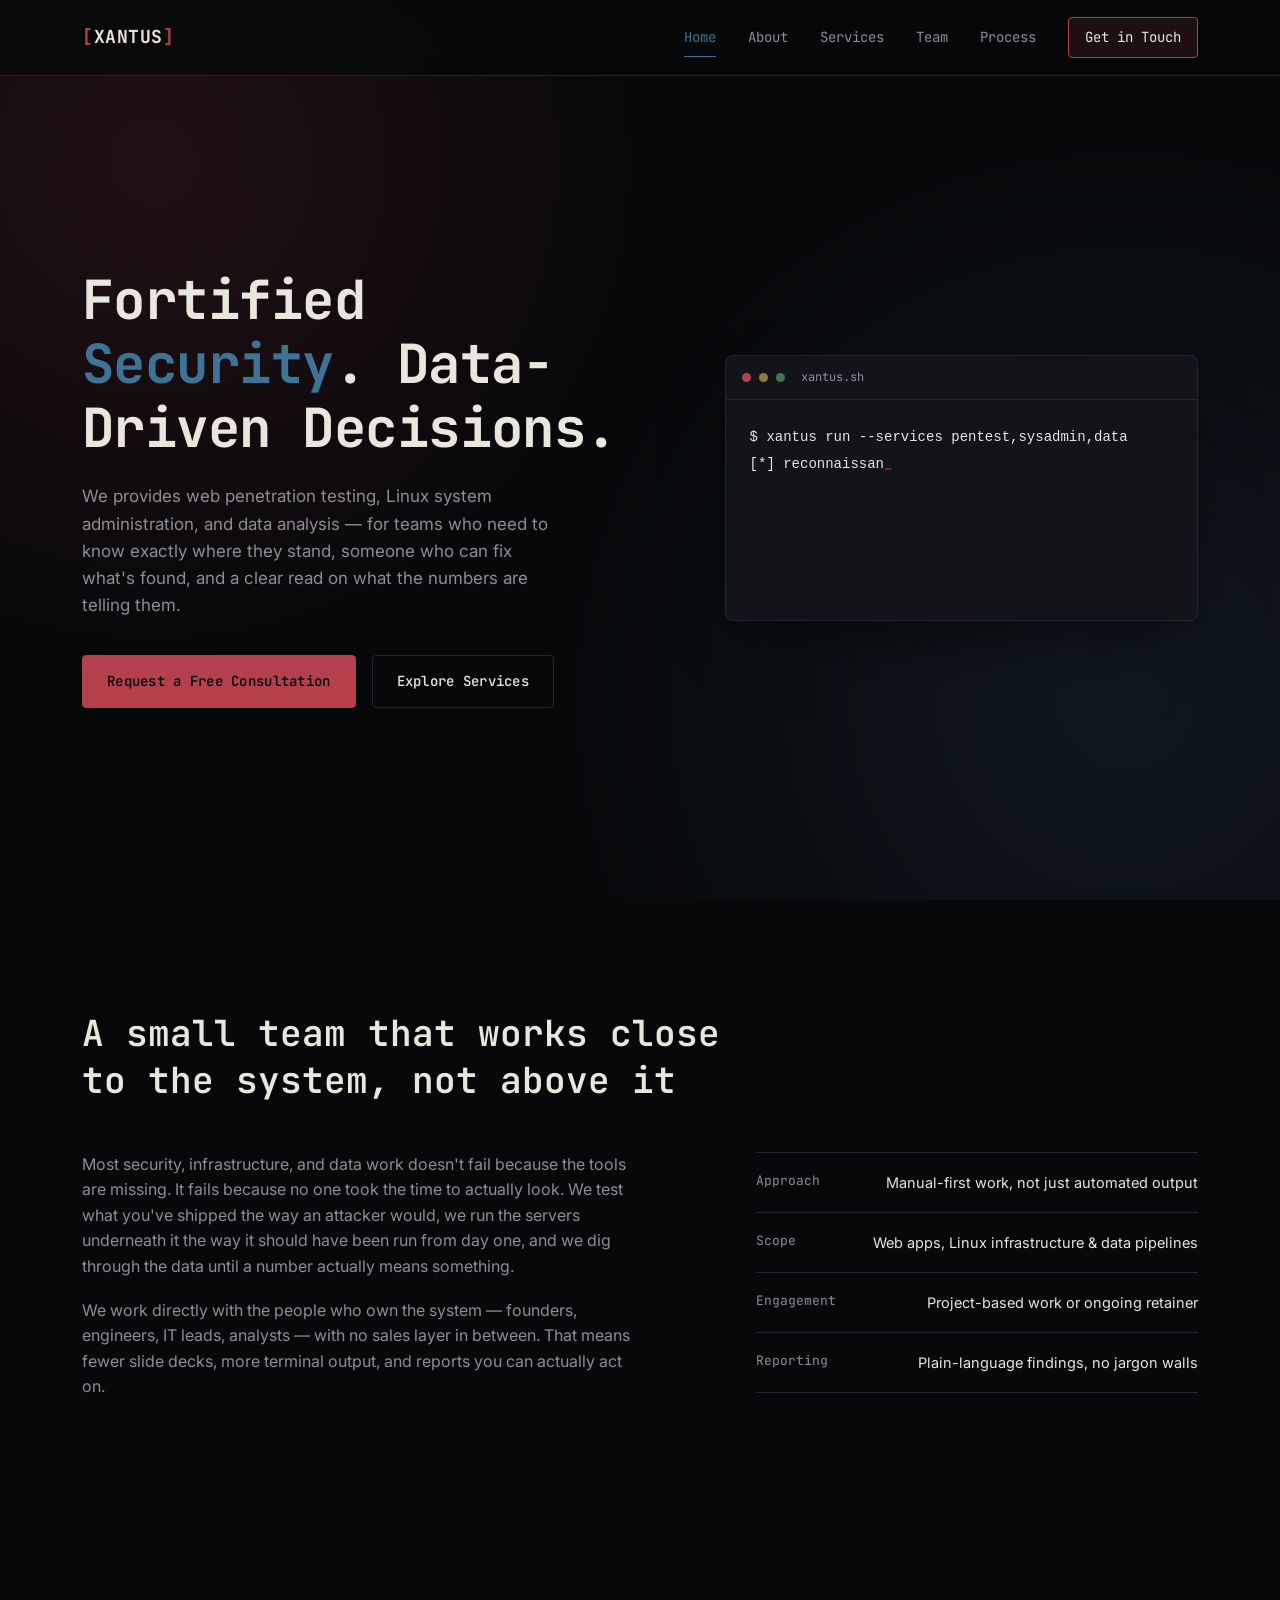
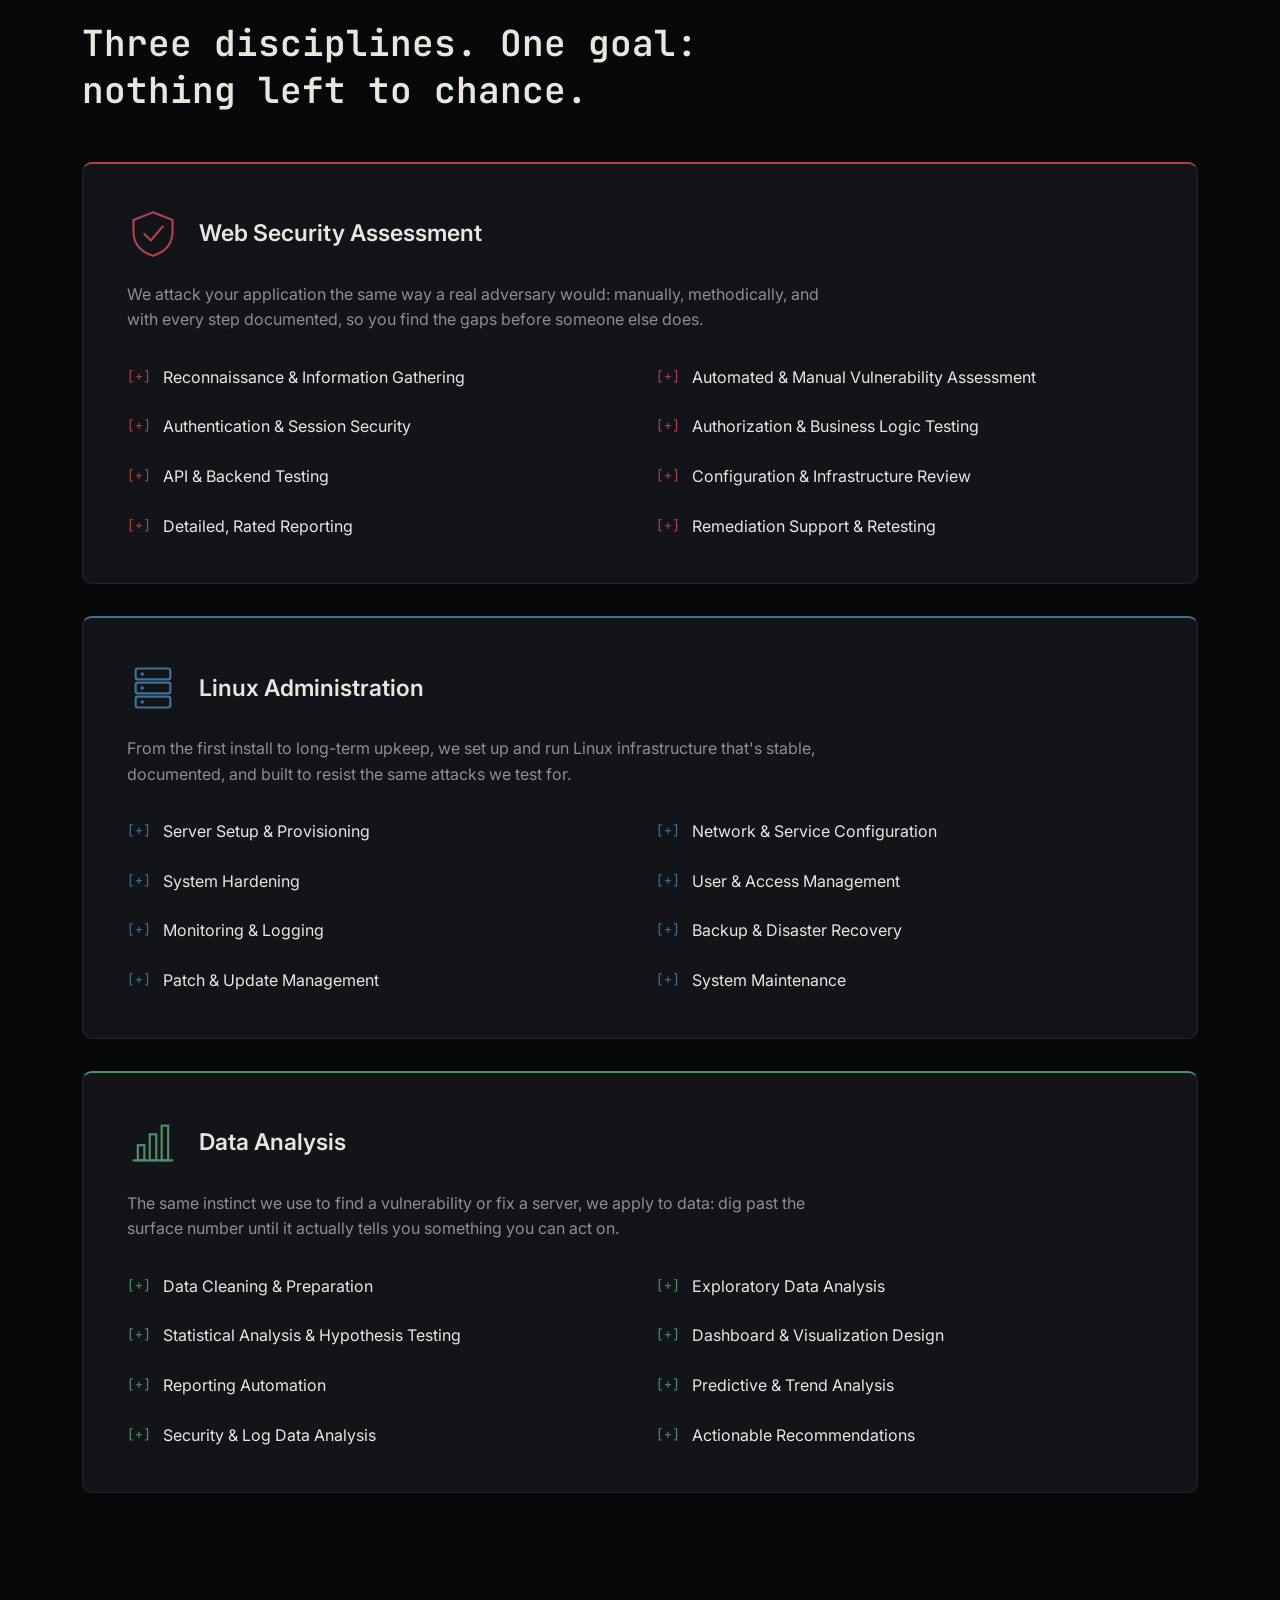
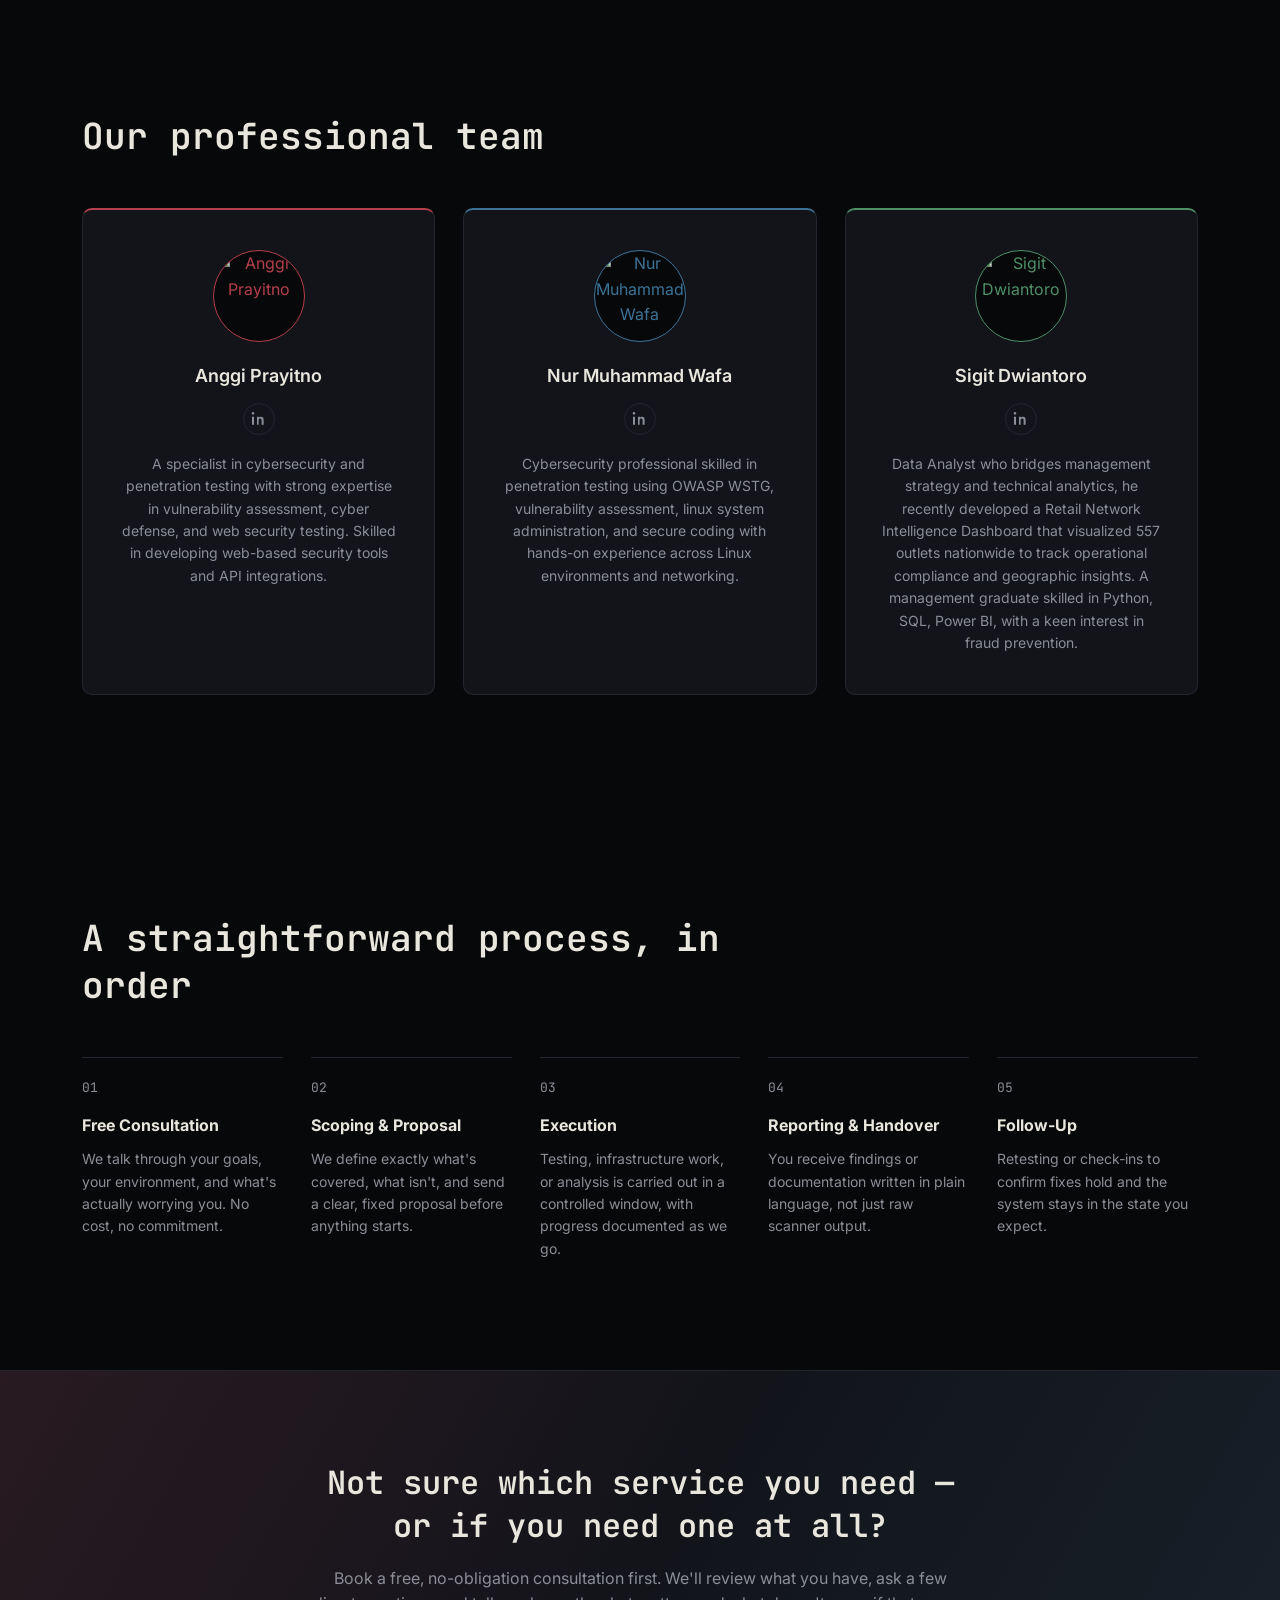
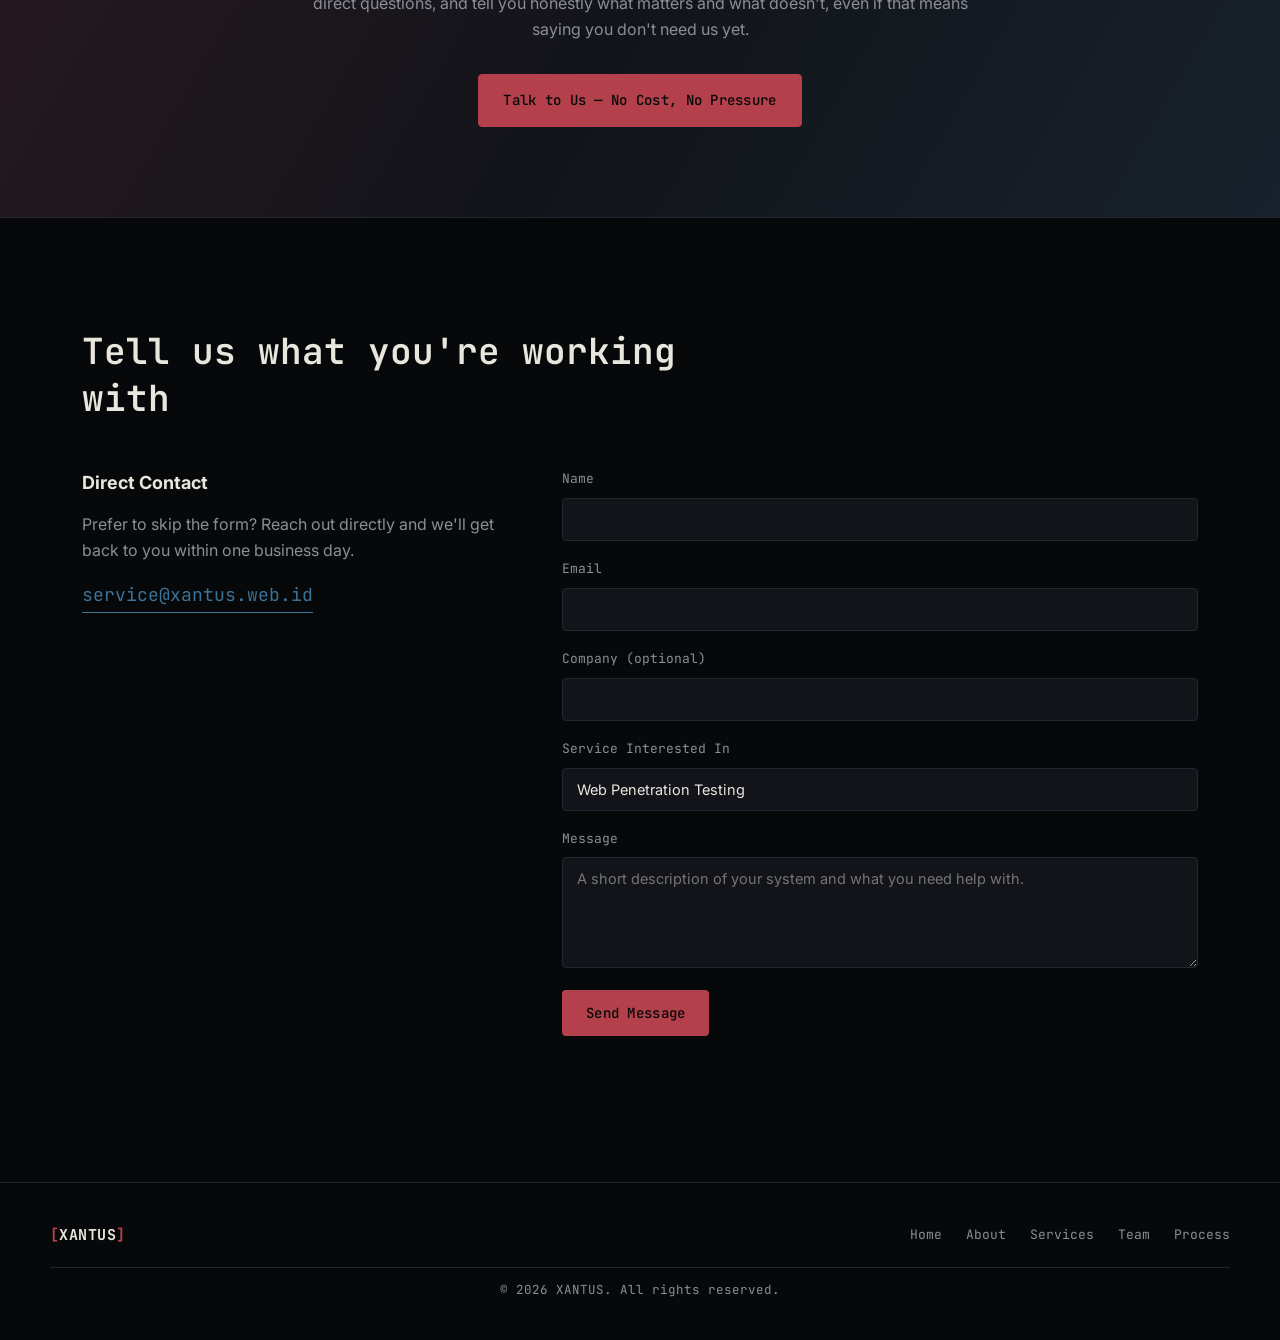
==== index.html @ 383e62cb "Update service headings and remove comments" ====
<!DOCTYPE html>
<html lang="en">
<head>
<meta charset="UTF-8">
<meta name="viewport" content="width=device-width, initial-scale=1.0">
<title>XANTUS — Penetration Testing, Linux Administration &amp; Data Analysis</title>
<meta name="description" content="XANTUS provides web penetration testing, Linux system administration, and data analysis: setup, configuration, hardening, monitoring, and turning raw data into decisions, for teams who need to know exactly where they stand.">
<link rel="icon" href="data:image/svg+xml,%3Csvg xmlns='http://www.w3.org/2000/svg' viewBox='0 0 32 32'%3E%3Crect width='32' height='32' fill='%2307080a'/%3E%3Ctext x='16' y='22' font-family='monospace' font-size='18' fill='%23b3404b' text-anchor='middle'%3E%3E%3C/text%3E%3C/svg%3E">
<link rel="preconnect" href="https://fonts.googleapis.com">
<link rel="preconnect" href="https://fonts.gstatic.com" crossorigin>
<link href="https://fonts.googleapis.com/css2?family=JetBrains+Mono:wght@400;500;600;700&amp;family=Inter:wght@400;500;600;700&amp;display=swap" rel="stylesheet">
<link rel="stylesheet" href="style.css">
</head>
<body>

<a class="skip-link" href="#main">Skip to content</a>

<header class="nav" id="nav">
  <div class="nav-inner">
    <a href="#home" class="logo" data-scroll>
      <span class="logo-bracket">[</span>XANTUS<span class="logo-bracket">]</span>
    </a>

    <nav class="nav-links" id="navLinks">
      <a href="#home" data-scroll data-nav>Home</a>
      <a href="#about" data-scroll data-nav>About</a>
      <a href="#services" data-scroll data-nav>Services</a>
      <a href="#team" data-scroll data-nav>Team</a>
      <a href="#process" data-scroll data-nav>Process</a>
      <a href="#contact" data-scroll data-nav class="nav-cta">Get in Touch</a>
    </nav>

    <button class="nav-toggle" id="navToggle" aria-label="Toggle navigation menu" aria-expanded="false">
      <span></span><span></span><span></span>
    </button>
  </div>
</header>

<main id="main">

  <!-- HOME -->
  <section id="home" class="hero">
    <div class="hero-bg" aria-hidden="true"></div>
    <div class="hero-grid">
      <div class="hero-content">
        <h1>Fortified <span class="accent-blue">Security</span>. Data-Driven Decisions.</h1> <!-- <span class="accent-red"></span> -->
        <p class="hero-lead">We provides web penetration testing, Linux system administration, and data analysis — for teams who need to know exactly where they stand, someone who can fix what's found, and a clear read on what the numbers are telling them.</p>
        <div class="hero-actions">
          <a href="#contact" class="btn btn-primary" data-scroll>Request a Free Consultation</a>
          <a href="#services" class="btn btn-ghost" data-scroll>Explore Services</a>
        </div>
      </div>
      <div class="hero-terminal" aria-hidden="true">
        <div class="terminal-window">
          <div class="terminal-bar">
            <span class="dot dot-red"></span><span class="dot dot-yellow"></span><span class="dot dot-green"></span>
            <p class="terminal-title">xantus.sh</p>
          </div>
          <pre class="terminal-body"><code id="typedCode"></code><span class="cursor">_</span></pre>
        </div>
      </div>
    </div>
  </section>

  <!-- ABOUT -->
  <section id="about" class="about">
    <div class="section-head">
      <h2>A small team that works close to the system, not above it</h2>
    </div>
    <div class="about-grid">
      <div class="about-text">
        <p>Most security, infrastructure, and data work doesn't fail because the tools are missing. It fails because no one took the time to actually look. We test what you've shipped the way an attacker would, we run the servers underneath it the way it should have been run from day one, and we dig through the data until a number actually means something.</p>
        <p>We work directly with the people who own the system — founders, engineers, IT leads, analysts — with no sales layer in between. That means fewer slide decks, more terminal output, and reports you can actually act on.</p>
      </div>
      <ul class="about-facts">
        <li><span class="fact-label">Approach</span><span class="fact-value">Manual-first work, not just automated output</span></li>
        <li><span class="fact-label">Scope</span><span class="fact-value">Web apps, Linux infrastructure &amp; data pipelines</span></li>
        <li><span class="fact-label">Engagement</span><span class="fact-value">Project-based work or ongoing retainer</span></li>
        <li><span class="fact-label">Reporting</span><span class="fact-value">Plain-language findings, no jargon walls</span></li>
      </ul>
    </div>
  </section>

  <!-- SERVICES -->
  <section id="services" class="services">
    <div class="section-head">
      <h2>Three disciplines. One goal: nothing left to chance.</h2>
    </div>

    <div class="service-card service-red">
      <div class="service-head">
        <div class="service-icon" aria-hidden="true">
          <svg viewBox="0 0 48 48" fill="none" xmlns="http://www.w3.org/2000/svg">
            <path d="M24 4 L42 11 V22 C42 34 34 41 24 44 C14 41 6 34 6 22 V11 Z" stroke="currentColor" stroke-width="2"/>
            <path d="M16 24 L22 30 L33 17" stroke="currentColor" stroke-width="2" stroke-linecap="round" stroke-linejoin="round"/>
          </svg>
        </div>
        <div class="service-heading">
          <h3>Web Security Assessment</h3>
        </div>
      </div>
      <p class="service-intro">We attack your application the same way a real adversary would: manually, methodically, and with every step documented, so you find the gaps before someone else does.</p>
      <ul class="service-list">
        <li><span class="tick tick-red">[+]</span><div>Reconnaissance &amp; Information Gathering</div></li>
        <li><span class="tick tick-red">[+]</span><div>Automated &amp; Manual Vulnerability Assessment</div></li>
        <li><span class="tick tick-red">[+]</span><div>Authentication &amp; Session Security</div></li>
        <li><span class="tick tick-red">[+]</span><div>Authorization &amp; Business Logic Testing</div></li>
        <li><span class="tick tick-red">[+]</span><div>API &amp; Backend Testing</div></li>
        <li><span class="tick tick-red">[+]</span><div>Configuration &amp; Infrastructure Review</div></li>
        <li><span class="tick tick-red">[+]</span><div>Detailed, Rated Reporting</div></li>
        <li><span class="tick tick-red">[+]</span><div>Remediation Support &amp; Retesting</div></li>
      </ul>
    </div>

    <div class="service-card service-blue">
      <div class="service-head">
        <div class="service-icon" aria-hidden="true">
          <svg viewBox="0 0 48 48" fill="none" xmlns="http://www.w3.org/2000/svg">
            <rect x="8" y="6" width="32" height="10" rx="2" stroke="currentColor" stroke-width="2"/>
            <rect x="8" y="19" width="32" height="10" rx="2" stroke="currentColor" stroke-width="2"/>
            <rect x="8" y="32" width="32" height="10" rx="2" stroke="currentColor" stroke-width="2"/>
            <circle cx="14" cy="11" r="1.6" fill="currentColor"/>
            <circle cx="14" cy="24" r="1.6" fill="currentColor"/>
            <circle cx="14" cy="37" r="1.6" fill="currentColor"/>
          </svg>
        </div>
        <div class="service-heading">
          <h3>Linux Administration</h3>
        </div>
      </div>
      <p class="service-intro">From the first install to long-term upkeep, we set up and run Linux infrastructure that's stable, documented, and built to resist the same attacks we test for.</p>
      <ul class="service-list">
        <li><span class="tick tick-blue">[+]</span><div>Server Setup &amp; Provisioning</div></li>
        <li><span class="tick tick-blue">[+]</span><div>Network &amp; Service Configuration</div></li>
        <li><span class="tick tick-blue">[+]</span><div>System Hardening</div></li>
        <li><span class="tick tick-blue">[+]</span><div>User &amp; Access Management</div></li>
        <li><span class="tick tick-blue">[+]</span><div>Monitoring &amp; Logging</div></li>
        <li><span class="tick tick-blue">[+]</span><div>Backup &amp; Disaster Recovery</div></li>
        <li><span class="tick tick-blue">[+]</span><div>Patch &amp; Update Management</div></li>
        <li><span class="tick tick-blue">[+]</span><div>System Maintenance</div></li>
      </ul>
    </div>

    <div class="service-card service-green">
      <div class="service-head">
        <div class="service-icon" aria-hidden="true">
          <svg viewBox="0 0 48 48" fill="none" xmlns="http://www.w3.org/2000/svg">
            <path d="M6 40 H42" stroke="currentColor" stroke-width="2" stroke-linecap="round"/>
            <rect x="10" y="26" width="6" height="14" stroke="currentColor" stroke-width="2"/>
            <rect x="21" y="16" width="6" height="24" stroke="currentColor" stroke-width="2"/>
            <rect x="32" y="8" width="6" height="32" stroke="currentColor" stroke-width="2"/>
          </svg>
        </div>
        <div class="service-heading">
          <h3>Data Analysis</h3>
        </div>
      </div>
      <p class="service-intro">The same instinct we use to find a vulnerability or fix a server, we apply to data: dig past the surface number until it actually tells you something you can act on.</p>
      <ul class="service-list">
        <li><span class="tick tick-green">[+]</span><div>Data Cleaning &amp; Preparation</div></li>
        <li><span class="tick tick-green">[+]</span><div>Exploratory Data Analysis</div></li>
        <li><span class="tick tick-green">[+]</span><div>Statistical Analysis &amp; Hypothesis Testing</div></li>
        <li><span class="tick tick-green">[+]</span><div>Dashboard &amp; Visualization Design</div></li>
        <li><span class="tick tick-green">[+]</span><div>Reporting Automation</div></li>
        <li><span class="tick tick-green">[+]</span><div>Predictive &amp; Trend Analysis</div></li>
        <li><span class="tick tick-green">[+]</span><div>Security &amp; Log Data Analysis</div></li>
        <li><span class="tick tick-green">[+]</span><div>Actionable Recommendations</div></li>
      </ul>
    </div>
  </section>

  <!-- TEAM -->
  <section id="team" class="team">
    <div class="section-head">
      <h2>Our professional team</h2>
    </div>
    <div class="team-grid">
 
      <article class="team-card team-red">
        <div class="team-avatar">
          <img src="https://gopentest.hight.id/public/img/team/anggi-prayitno.jpeg" alt="Anggi Prayitno">
        </div>
        <h3 class="team-name">Anggi Prayitno</h3>
        <a class="team-linkedin" href="https://www.linkedin.com/in/anggi-prayitno/" target="_blank" rel="noopener" aria-label="Anggi Prayitno on LinkedIn">
          <svg viewBox="0 0 24 24" fill="currentColor" aria-hidden="true"><path d="M4.98 3.5a2 2 0 1 1-4 0 2 2 0 0 1 4 0zM1.5 8.75h3v12h-3v-12zM9 8.75h2.9v1.64h.04c.4-.78 1.5-1.64 3.1-1.64 3.3 0 3.9 2.18 3.9 5v7h-3v-6.2c0-1.48 0-3.38-2.1-3.38s-2.4 1.58-2.4 3.28v6.3H9v-12z"/></svg>
        </a>
        <p class="team-bio">A specialist in cybersecurity and penetration testing with strong expertise in vulnerability assessment, cyber defense, and web security testing. Skilled in developing web-based security tools and API integrations.</p>
      </article>
 
      <article class="team-card team-blue">
        <div class="team-avatar">
          <img src="https://gopentest.hight.id/public/img/team/muhammad-wafa.png" alt="Nur Muhammad Wafa">
        </div>
        <h3 class="team-name">Nur Muhammad Wafa</h3>
        <a class="team-linkedin" href="https://www.linkedin.com/in/nmwafa/" target="_blank" rel="noopener" aria-label="Nur Muhammad Wafa on LinkedIn">
          <svg viewBox="0 0 24 24" fill="currentColor" aria-hidden="true"><path d="M4.98 3.5a2 2 0 1 1-4 0 2 2 0 0 1 4 0zM1.5 8.75h3v12h-3v-12zM9 8.75h2.9v1.64h.04c.4-.78 1.5-1.64 3.1-1.64 3.3 0 3.9 2.18 3.9 5v7h-3v-6.2c0-1.48 0-3.38-2.1-3.38s-2.4 1.58-2.4 3.28v6.3H9v-12z"/></svg>
        </a>
        <p class="team-bio">Cybersecurity professional skilled in penetration testing using OWASP WSTG, vulnerability assessment, linux system administration, and secure coding with hands-on experience across Linux environments and networking.</p>
      </article>
 
      <article class="team-card team-green">
        <div class="team-avatar">
          <img src="https://gopentest.hight.id/public/img/team/sigit-dwiantoro.jpg" alt="Sigit Dwiantoro">
        </div>
        <h3 class="team-name">Sigit Dwiantoro</h3>
        <a class="team-linkedin" href="https://www.linkedin.com/in/sigit-dwiantoro-392872227/" target="_blank" rel="noopener" aria-label="Sigit Dwiantoro on LinkedIn">
          <svg viewBox="0 0 24 24" fill="currentColor" aria-hidden="true"><path d="M4.98 3.5a2 2 0 1 1-4 0 2 2 0 0 1 4 0zM1.5 8.75h3v12h-3v-12zM9 8.75h2.9v1.64h.04c.4-.78 1.5-1.64 3.1-1.64 3.3 0 3.9 2.18 3.9 5v7h-3v-6.2c0-1.48 0-3.38-2.1-3.38s-2.4 1.58-2.4 3.28v6.3H9v-12z"/></svg>
        </a>
        <p class="team-bio">Data Analyst who bridges management strategy and technical analytics, he recently developed a Retail Network Intelligence Dashboard that visualized 557 outlets nationwide to track operational compliance and geographic insights. A management graduate skilled in Python, SQL, Power BI, with a keen interest in fraud prevention.</p>
      </article>
    </div>
  </section>

  <!-- PROCESS -->
  <section id="process" class="process">
    <div class="section-head">
      <h2>A straightforward process, in order</h2>
    </div>
    <ol class="process-steps">
      <li><span class="step-num">01</span><h3>Free Consultation</h3><p>We talk through your goals, your environment, and what's actually worrying you. No cost, no commitment.</p></li>
      <li><span class="step-num">02</span><h3>Scoping &amp; Proposal</h3><p>We define exactly what's covered, what isn't, and send a clear, fixed proposal before anything starts.</p></li>
      <li><span class="step-num">03</span><h3>Execution</h3><p>Testing, infrastructure work, or analysis is carried out in a controlled window, with progress documented as we go.</p></li> <!-- MODIFIED: wording now includes analysis -->
      <li><span class="step-num">04</span><h3>Reporting &amp; Handover</h3><p>You receive findings or documentation written in plain language, not just raw scanner output.</p></li>
      <li><span class="step-num">05</span><h3>Follow-Up</h3><p>Retesting or check-ins to confirm fixes hold and the system stays in the state you expect.</p></li>
    </ol>
  </section>

  <!-- CONSULTATION BANNER -->
  <section class="consult-banner">
    <div class="consult-inner">
      <h2>Not sure which service you need — or if you need one at all?</h2>
      <p>Book a free, no-obligation consultation first. We'll review what you have, ask a few direct questions, and tell you honestly what matters and what doesn't, even if that means saying you don't need us yet.</p>
      <a href="#contact" class="btn btn-primary" data-scroll>Talk to Us — No Cost, No Pressure</a>
    </div>
  </section>

  <!-- CONTACT -->
  <section id="contact" class="contact">
    <div class="section-head">
      <h2>Tell us what you're working with</h2>
    </div>
    <div class="contact-grid">
      <div class="contact-info">
        <h3>Direct Contact</h3>
        <p>Prefer to skip the form? Reach out directly and we'll get back to you within one business day.</p>
        <a class="contact-email" href="mailto:service@xantus.web.id">service@xantus.web.id</a>
      </div>

      <form id="contactForm" class="contact-form" action="https://formspree.io/f/xqevpvze" method="POST" novalidate>
        <input type="hidden" name="_subject" value="New inquiry from [XANTUS]">

        <div class="form-row">
          <label for="name">Name</label>
          <input type="text" id="name" name="name" autocomplete="name" required>
        </div>

        <div class="form-row">
          <label for="email">Email</label>
          <input type="email" id="email" name="email" autocomplete="email" required>
        </div>

        <div class="form-row">
          <label for="company">Company <span class="optional">(optional)</span></label>
          <input type="text" id="company" name="company" autocomplete="organization">
        </div>

        <div class="form-row">
          <label for="service">Service Interested In</label>
          <select id="service" name="service">
            <option>Web Penetration Testing</option>
            <option>Linux System Administration</option>
            <option>Data Analysis</option>
            <option>Not Sure — Free Consultation</option>
            <option>Other</option>
          </select>
        </div>

        <div class="form-row">
          <label for="message">Message</label>
          <textarea id="message" name="message" rows="5" required placeholder="A short description of your system and what you need help with."></textarea>
        </div>

        <button type="submit" class="btn btn-primary btn-submit" id="submitBtn">Send Message</button>
        <p class="form-status" id="formStatus" role="status" aria-live="polite"></p>
      </form>
    </div>
  </section>
</main>

<footer class="footer">
  <div class="footer-inner">
    <a href="#home" class="logo small" data-scroll><span class="logo-bracket">[</span>XANTUS<span class="logo-bracket">]</span></a>
    <nav class="footer-links">
      <a href="#home" data-scroll>Home</a>
      <a href="#about" data-scroll>About</a>
      <a href="#services" data-scroll>Services</a>
      <a href="#team" data-scroll>Team</a>
      <a href="#process" data-scroll>Process</a>
    </nav>
    <p class="copyright">© 2026 XANTUS. All rights reserved.</p>
  </div>
</footer>

<script src="script.js"></script>
</body>
</html>
---- style.css ----
/* ==========================================================================
   XANTUS — design tokens
   ========================================================================== */

:root{
  --bg:        #07080a;   /* void — page background, dominant */
  --bg-raised: #12141a;   /* panels, cards, terminal window */
  --border:    #23262f;   /* hairline dividers */
  --red:       #b3404b;   /* muted crimson — offensive / pentest */
  --red-soft:  rgba(179,64,75,0.14);
  --red-glow:  rgba(179,64,75,0.35);
  --blue:      #3d7396;   /* muted steel blue — defensive / sysadmin */
  --blue-soft: rgba(61,115,150,0.14);
  --blue-glow: rgba(61,115,150,0.35);
  --green:      #4f8f68;   /* muted forest green — analytical / data */
  --green-soft: rgba(79,143,104,0.14);
  --green-glow: rgba(79,143,104,0.35);
 
  --text:      #e9e6dd;   /* bone — primary text */
  --text-dim:  #8c8e96;   /* mist — secondary text */
 
  --mono: 'JetBrains Mono', 'SFMono-Regular', Menlo, monospace;
  --sans: 'Inter', -apple-system, sans-serif;
 
  --container: 1180px;
  --header-h: 76px;
}

/* ==========================================================================
   Reset
   ========================================================================== */

*, *::before, *::after{ box-sizing: border-box; }
html{ scroll-behavior: smooth; }
body{
  margin: 0;
  background: var(--bg);
  color: var(--text);
  font-family: var(--sans);
  font-size: 16px;
  line-height: 1.6;
  -webkit-font-smoothing: antialiased;
}
img, svg{ display:block; max-width: 100%; }
a{ color: inherit; text-decoration: none; }
ul, ol{ margin:0; padding:0; list-style:none; }
h1,h2,h3,p{ margin:0; }
button{ font-family: inherit; cursor: pointer; }
input, textarea, select{ font-family: var(--sans); }

.skip-link{
  position:absolute; left:-9999px; top:0;
  background: var(--red); color: var(--bg); padding: 8px 14px; z-index: 200;
}
.skip-link:focus{ left: 12px; top: 12px; }

:focus-visible{
  outline: 2px solid var(--blue);
  outline-offset: 2px;
}

@media (prefers-reduced-motion: reduce){
  *{ animation-duration: 0.001ms !important; transition-duration: 0.001ms !important; }
  html{ scroll-behavior: auto; }
}

/* ==========================================================================
   Layout helpers
   ========================================================================== */

.section-head{
  max-width: 640px;
  margin: 0 0 48px;
}
.eyebrow{
  font-family: var(--mono);
  font-size: 13px;
  letter-spacing: 0.04em;
  color: var(--text-dim);
  margin-bottom: 14px;
}
.section-head h2{
  font-family: var(--mono);
  font-size: clamp(26px, 3.2vw, 36px);
  font-weight: 600;
  line-height: 1.3;
}

section{
  padding: 110px 32px;
  max-width: var(--container);
  margin: 0 auto;
}

.btn{
  display: inline-flex;
  align-items: center;
  justify-content: center;
  font-family: var(--mono);
  font-size: 14px;
  font-weight: 500;
  letter-spacing: 0.02em;
  padding: 14px 24px;
  border-radius: 4px;
  border: 1px solid transparent;
  transition: background 0.2s ease, border-color 0.2s ease, transform 0.15s ease;
  white-space: nowrap;
}
.btn:hover{ transform: translateY(-1px); }
.btn-primary{
  background: var(--red);
  color: #07080a;
  border-color: var(--red);
}
.btn-primary:hover{ background: #c2515c; }
.btn-ghost{
  background: transparent;
  color: var(--text);
  border-color: var(--border);
}
.btn-ghost:hover{ border-color: var(--blue); color: var(--blue); }

/* ==========================================================================
   Nav
   ========================================================================== */

.nav{
  position: fixed;
  top: 0; left: 0; right: 0;
  height: var(--header-h);
  z-index: 100;
  background: rgba(7,8,10,0.78);
  backdrop-filter: blur(10px);
  border-bottom: 1px solid var(--border);
}
.nav-inner{
  max-width: var(--container);
  margin: 0 auto;
  height: 100%;
  padding: 0 32px;
  display: flex;
  align-items: center;
  justify-content: space-between;
}
.logo{
  font-family: var(--mono);
  font-size: 18px;
  font-weight: 700;
  letter-spacing: 0.03em;
}
.logo-bracket{ color: var(--red); }
.logo.small{ font-size: 15px; }

.nav-links{
  display: flex;
  align-items: center;
  gap: 32px;
  font-family: var(--mono);
  font-size: 14px;
}
.nav-links a{ color: var(--text-dim); position: relative; padding: 6px 0; transition: color 0.2s ease; }
.nav-links a:hover{ color: var(--text); }
.nav-links a.active{ color: var(--blue); }
.nav-links a:not(.nav-cta)::after{
  content: '';
  position: absolute;
  left: 0; bottom: -2px;
  width: 0; height: 1px;
  background: var(--blue);
  transition: width 0.2s ease;
}
.nav-links a:not(.nav-cta):hover::after,
.nav-links a.active::after{ width: 100%; }

.nav-links a.nav-cta{
  background: var(--red-soft);
  border: 1px solid var(--red);
  color: var(--text) !important;
  padding: 8px 16px;
  border-radius: 4px;
}
.nav-links a.nav-cta:hover{ background: var(--red); color: var(--bg) !important; }

.nav-toggle{
  display: none;
  flex-direction: column;
  gap: 5px;
  background: none;
  border: none;
  padding: 8px;
}
.nav-toggle span{ width: 22px; height: 2px; background: var(--text); transition: transform 0.2s ease, opacity 0.2s ease; }
.nav-toggle[aria-expanded="true"] span:nth-child(1){ transform: translateY(7px) rotate(45deg); }
.nav-toggle[aria-expanded="true"] span:nth-child(2){ opacity: 0; }
.nav-toggle[aria-expanded="true"] span:nth-child(3){ transform: translateY(-7px) rotate(-45deg); }

/* ==========================================================================
   Hero
   ========================================================================== */

.hero{
  position: relative;
  max-width: none;
  padding-left: 0;
  padding-right: 0;
  padding-top: calc(var(--header-h) + 90px);
  padding-bottom: 90px;
  min-height: 100vh;
  display: flex;
  align-items: center;
  overflow: hidden;
}
.hero-bg{
  position: absolute;
  inset: 0;
  z-index: -1;
  background:
    radial-gradient(circle at 12% 18%, var(--red-glow), transparent 38%),
    radial-gradient(circle at 88% 78%, var(--blue-glow), transparent 44%);
    /* radial-gradient(circle at 55% 100%, var(--green-glow), transparent 30%); */
  opacity: 0.45;
}
.hero-grid{
  display: grid;
  grid-template-columns: 1.1fr 0.9fr;
  gap: 64px;
  align-items: center;
  width: 100%;
  max-width: var(--container);
  margin: 0 auto;
  padding: 0 32px;
}
.hero-content h1{
  font-family: var(--mono);
  font-size: clamp(34px, 4.6vw, 54px);
  line-height: 1.18;
  font-weight: 700;
  letter-spacing: -0.01em;
  margin-bottom: 24px;
}
.accent-blue{ color: var(--blue); }
.accent-red{ color: var(--red); }
.accent-green{ color: var(--green); }
.hero-lead{
  color: var(--text-dim);
  font-size: 17px;
  max-width: 480px;
  margin-bottom: 36px;
}
.hero-actions{ display: flex; gap: 16px; flex-wrap: wrap; }

.terminal-window{
  background: var(--bg-raised);
  border: 1px solid var(--border);
  border-radius: 8px;
  overflow: hidden;
  box-shadow: 0 30px 60px -20px rgba(0,0,0,0.6);
}
.terminal-bar{
  display: flex;
  align-items: center;
  gap: 8px;
  padding: 12px 16px;
  border-bottom: 1px solid var(--border);
}
.dot{ width: 9px; height: 9px; border-radius: 50%; display: inline-block; }
.dot-red{ background: var(--red); }
.dot-yellow{ background: #8a7a3a; }
.dot-green{ background: #3a7a52; }
.terminal-title{ margin-left: 8px; font-family: var(--mono); font-size: 12px; color: var(--text-dim); }
.terminal-body{
  margin: 0;
  padding: 24px;
  font-family: var(--mono);
  font-size: 14px;
  line-height: 1.85;
  color: var(--text);
  min-height: 220px;
  white-space: pre-wrap;
  word-break: break-word;
}
.cursor{ color: var(--red); animation: blink 1s step-start infinite; }
@keyframes blink{ 50%{ opacity: 0; } }

/* ==========================================================================
   About
   ========================================================================== */

.about-grid{
  display: grid;
  grid-template-columns: 1.4fr 1fr;
  gap: 56px;
}
.about-text p{ color: var(--text-dim); margin-bottom: 18px; max-width: 560px; }
.about-text p:last-child{ margin-bottom: 0; }

.about-facts{
  border-top: 1px solid var(--border);
}
.about-facts li{
  display: flex;
  justify-content: space-between;
  gap: 16px;
  padding: 18px 0;
  border-bottom: 1px solid var(--border);
}
.fact-label{
  font-family: var(--mono);
  font-size: 13px;
  color: var(--text-dim);
  flex-shrink: 0;
}
.fact-value{ text-align: right; font-size: 14.5px; }

/* ==========================================================================
   Services
   ========================================================================== */

.service-card{
  background: var(--bg-raised);
  border: 1px solid var(--border);
  border-radius: 10px;
  padding: 44px;
  margin-bottom: 32px;
}
.service-card:last-child{ margin-bottom: 0; }
.service-red{ border-top: 2px solid var(--red); }
.service-blue{ border-top: 2px solid var(--blue); }
.service-green{ border-top: 2px solid var(--green); }

.service-head{ display: flex; align-items: center; gap: 20px; margin-bottom: 22px; }
.service-icon{ width: 52px; height: 52px; flex-shrink: 0; }
.service-red .service-icon{ color: var(--red); }
.service-blue .service-icon{ color: var(--blue); }
.service-green .service-icon{ color: var(--green); }

.service-tag{
  display: inline-block;
  font-family: var(--mono);
  font-size: 12px;
  letter-spacing: 0.04em;
  margin-bottom: 8px;
}
.tag-red{ color: var(--red); }
.tag-blue{ color: var(--blue); }
.tag-green{ color: var(--green); }
.service-heading h3{ font-size: 23px; font-weight: 600; }

.service-intro{ color: var(--text-dim); max-width: 700px; margin-bottom: 32px; }

.service-list{ display: grid; grid-template-columns: 1fr 1fr; gap: 24px 32px; }
.service-list li{ display: flex; gap: 12px; align-items: flex-start; }
.tick{ font-family: var(--mono); font-size: 13px; margin-top: 2px; flex-shrink: 0; }
.tick-red{ color: var(--red); }
.tick-blue{ color: var(--blue); }
.tick-green{ color: var(--green); }
.service-list strong{ display: block; font-size: 15px; margin-bottom: 4px; }
.service-list p{ color: var(--text-dim); font-size: 14px; line-height: 1.55; }

/* ==========================================================================
   Team
   ========================================================================== */
 
.team-grid{
  display: grid;
  grid-template-columns: repeat(3, 1fr);
  gap: 28px;
}
.team-card{
  background: var(--bg-raised);
  border: 1px solid var(--border);
  border-radius: 10px;
  padding: 40px 28px;
  display: flex;
  flex-direction: column;
  align-items: center;
  text-align: center;
}
.team-red{ border-top: 2px solid var(--red); }
.team-blue{ border-top: 2px solid var(--blue); }
.team-green{ border-top: 2px solid var(--green); }
 
.team-avatar{
  width: 92px;
  height: 92px;
  border-radius: 50%;
  display: flex;
  align-items: center;
  justify-content: center;
  background: var(--bg);
  border: 1px solid var(--border);
  margin-bottom: 20px;
  overflow: hidden;
}
.team-avatar img{
  width: 100%;
  height: 100%;
  object-fit: cover;
  border-radius: 50%;
}

.team-red .team-avatar{ color: var(--red); border-color: var(--red); }
.team-blue .team-avatar{ color: var(--blue); border-color: var(--blue); }
.team-green .team-avatar{ color: var(--green); border-color: var(--green); }
 
.team-name{
  font-size: 18px;
  font-weight: 600;
  margin-bottom: 12px;
}
.team-linkedin{
  width: 32px;
  height: 32px;
  border-radius: 50%;
  display: inline-flex;
  align-items: center;
  justify-content: center;
  border: 1px solid var(--border);
  color: var(--text-dim);
  margin-bottom: 18px;
  transition: color 0.2s ease, border-color 0.2s ease;
}
.team-linkedin svg{ width: 16px; height: 16px; }
.team-red .team-linkedin:hover{ color: var(--red); border-color: var(--red); }
.team-blue .team-linkedin:hover{ color: var(--blue); border-color: var(--blue); }
.team-green .team-linkedin:hover{ color: var(--green); border-color: var(--green); }
 
.team-bio{ color: var(--text-dim); font-size: 14px; line-height: 1.6; max-width: 280px; }

/* ==========================================================================
   Process
   ========================================================================== */

.process-steps{
  display: grid;
  grid-template-columns: repeat(5, 1fr);
  gap: 28px;
}
.process-steps li{
  border-top: 1px solid var(--border);
  padding-top: 20px;
}
.step-num{
  display: block;
  font-family: var(--mono);
  font-size: 13px;
  color: var(--text-dim);
  margin-bottom: 14px;
}
.process-steps h3{ font-size: 16px; margin-bottom: 10px; }
.process-steps p{ color: var(--text-dim); font-size: 14px; }

/* ==========================================================================
   Consultation banner
   ========================================================================== */

.consult-banner{
  max-width: none;
  padding: 0;
  background:
    linear-gradient(120deg, var(--red-soft), transparent 50%, var(--blue-soft)),
    var(--bg-raised);
  border-top: 1px solid var(--border);
  border-bottom: 1px solid var(--border);
}
.consult-inner{
  max-width: 720px;
  margin: 0 auto;
  padding: 90px 32px;
  text-align: center;
}
.consult-inner .eyebrow{ justify-content: center; }
.consult-banner h2{
  font-family: var(--mono);
  font-size: clamp(24px, 3vw, 32px);
  font-weight: 600;
  margin-bottom: 18px;
  line-height: 1.35;
}
.consult-banner p:not(.eyebrow){ color: var(--text-dim); margin-bottom: 32px; }

/* ==========================================================================
   Contact
   ========================================================================== */

.contact-grid{
  display: grid;
  grid-template-columns: 0.8fr 1.2fr;
  gap: 56px;
}
.contact-info h3{ font-size: 18px; margin-bottom: 14px; }
.contact-info p{ color: var(--text-dim); margin-bottom: 18px; }
.contact-email{
  font-family: var(--mono);
  font-size: 18px;
  color: var(--blue);
  border-bottom: 1px solid var(--blue);
  padding-bottom: 2px;
  display: inline-block;
  margin-bottom: 32px;
}
.contact-email:hover{ color: var(--red); border-color: var(--red); }

.contact-note-box{
  border: 1px solid var(--border);
  border-left: 2px solid var(--red);
  background: var(--bg-raised);
  padding: 18px 20px;
  border-radius: 4px;
}
.contact-note-box p{ margin: 0; color: var(--text-dim); font-size: 13.5px; line-height: 1.6; }
.contact-note-box strong{ color: var(--text); }

.contact-form{ display: flex; flex-direction: column; gap: 18px; }
.form-row{ display: flex; flex-direction: column; gap: 8px; }
.form-row label{ font-family: var(--mono); font-size: 13px; color: var(--text-dim); }
.optional{ color: var(--text-dim); font-weight: 400; }
.form-row input, .form-row textarea, .form-row select{
  background: var(--bg-raised);
  border: 1px solid var(--border);
  color: var(--text);
  padding: 12px 14px;
  border-radius: 4px;
  font-size: 14.5px;
  resize: vertical;
  transition: border-color 0.2s ease;
}
.form-row input:focus, .form-row textarea:focus, .form-row select:focus{
  border-color: var(--blue);
  outline: none;
}
.form-row select{ appearance: none; cursor: pointer; }

.btn-submit{ align-self: flex-start; border: none; margin-top: 4px; }
.form-status{
  font-family: var(--mono);
  font-size: 13.5px;
  min-height: 18px;
}
.form-status.ok{ color: #6fa37e; }
.form-status.err{ color: var(--red); }

/* ==========================================================================
   Footer
   ========================================================================== */

.footer{
  border-top: 1px solid var(--border);
  padding: 40px 32px;
}
.footer-inner{
  max-width: var(--container);
  margin: 0 auto;
  display: flex;
  align-items: center;
  justify-content: space-between;
  flex-wrap: wrap;
  gap: 20px;
}
.footer-links{ display: flex; gap: 24px; font-family: var(--mono); font-size: 13px; }
.footer-links a{ color: var(--text-dim); }
.footer-links a:hover{ color: var(--text); }
.copyright{ font-family: var(--mono); font-size: 12.5px; color: var(--text-dim); width: 100%; text-align: center; order: 3; padding-top: 12px; border-top: 1px solid var(--border); }

/* ==========================================================================
   Responsive
   ========================================================================== */

@media (max-width: 920px){
  section{ padding: 80px 24px; }
  .hero-grid{ grid-template-columns: 1fr; }
  .hero-terminal{ display: none; }
  .about-grid{ grid-template-columns: 1fr; gap: 36px; }
  .service-list{ grid-template-columns: 1fr; }
  .team-grid{ grid-template-columns: 1fr; max-width: 360px; margin: 0 auto; }
  .process-steps{ grid-template-columns: repeat(2, 1fr); }
  .contact-grid{ grid-template-columns: 1fr; }
}

@media (max-width: 720px){
  .nav-links{
    position: fixed;
    top: var(--header-h);
    left: 0; right: 0;
    flex-direction: column;
    align-items: flex-start;
    gap: 4px;
    background: var(--bg);
    border-bottom: 1px solid var(--border);
    padding: 16px 24px 24px;
    transform: translateY(-110%);
    opacity: 0;
    pointer-events: none;
    transition: transform 0.25s ease, opacity 0.25s ease;
  }
  .nav-links.open{ transform: translateY(0); opacity: 1; pointer-events: auto; }
  .nav-links a{ width: 100%; padding: 12px 0; }
  .nav-cta{ margin-top: 8px; text-align: center; }
  .nav-toggle{ display: flex; }
  .process-steps{ grid-template-columns: 1fr; }
  .hero-content h1{ font-size: 32px; }
}

@media (max-width: 480px){
  section{ padding: 64px 30px; }
  .hero{ padding-left: 0; padding-right: 0; }
  .hero-grid{ padding: 0 30px; }
  .service-card{ padding: 28px; }
  .hero-actions{ flex-direction: column; align-items: stretch; }
}
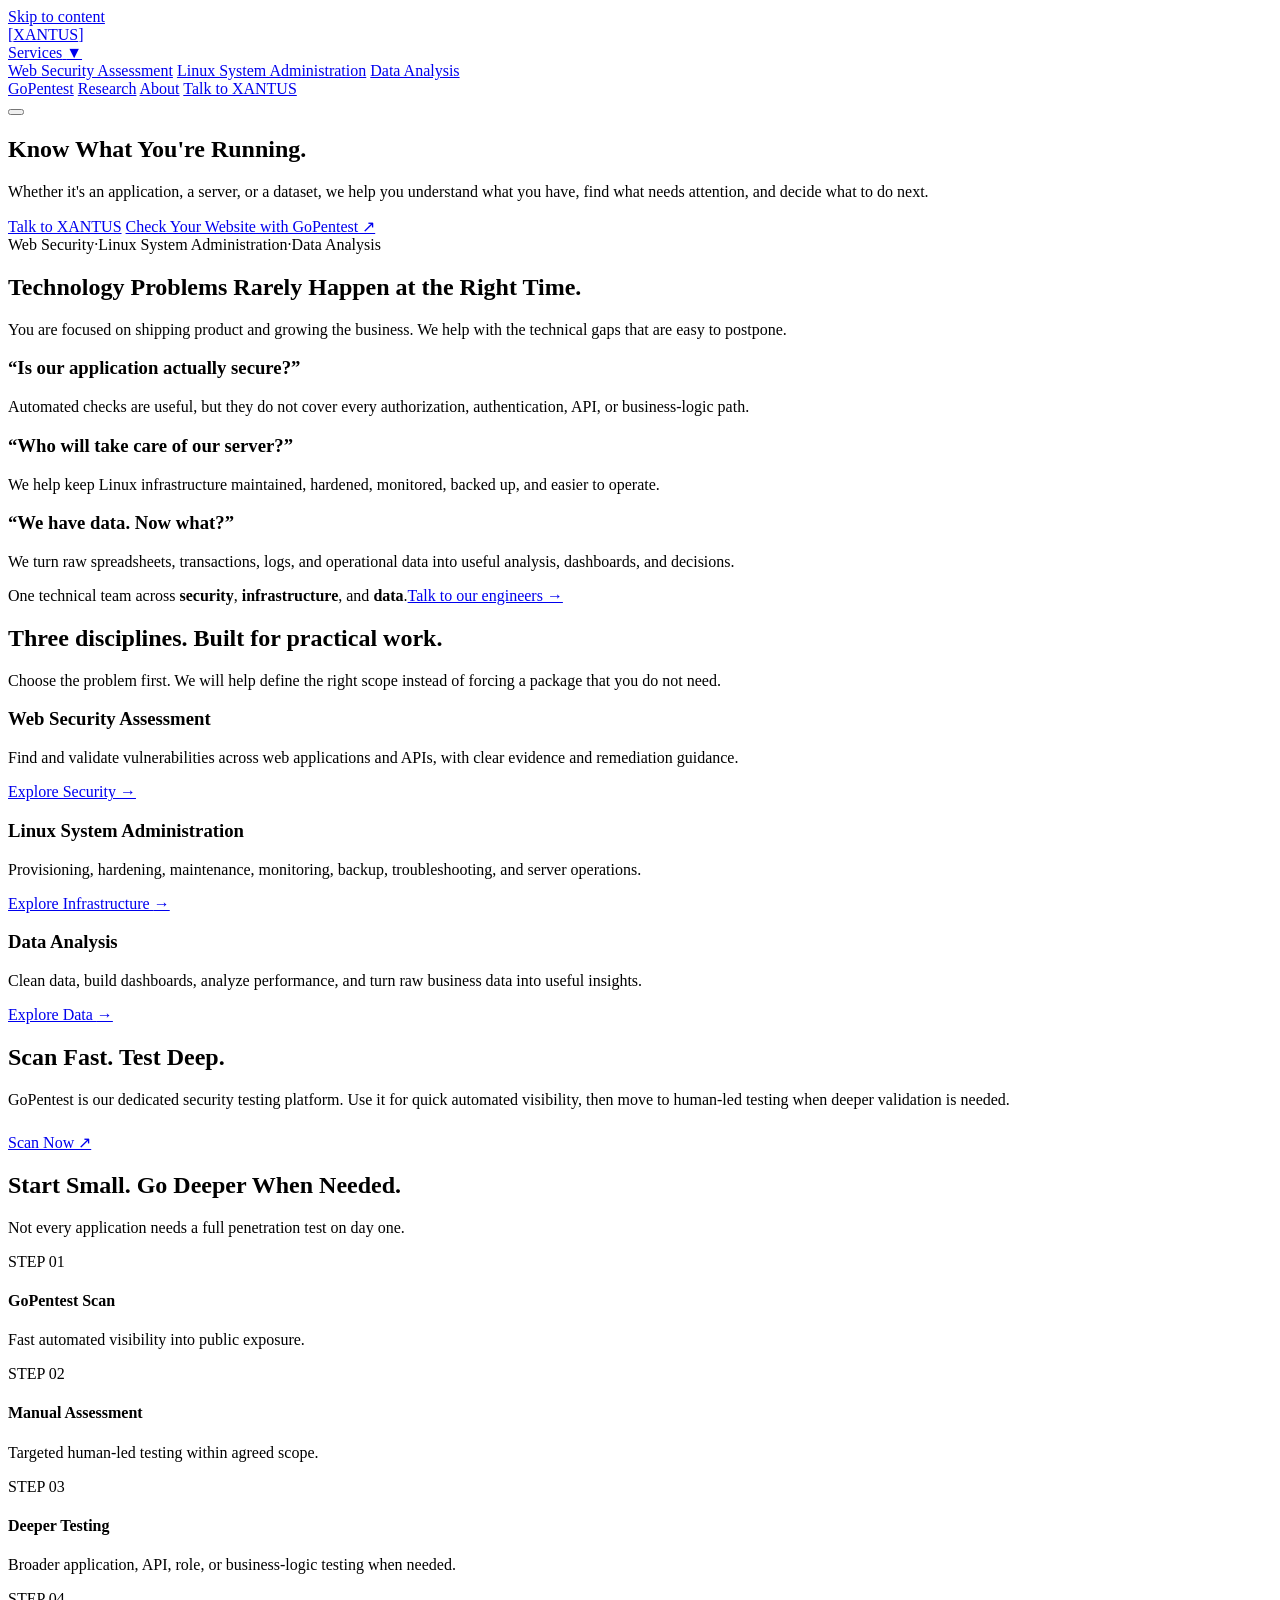
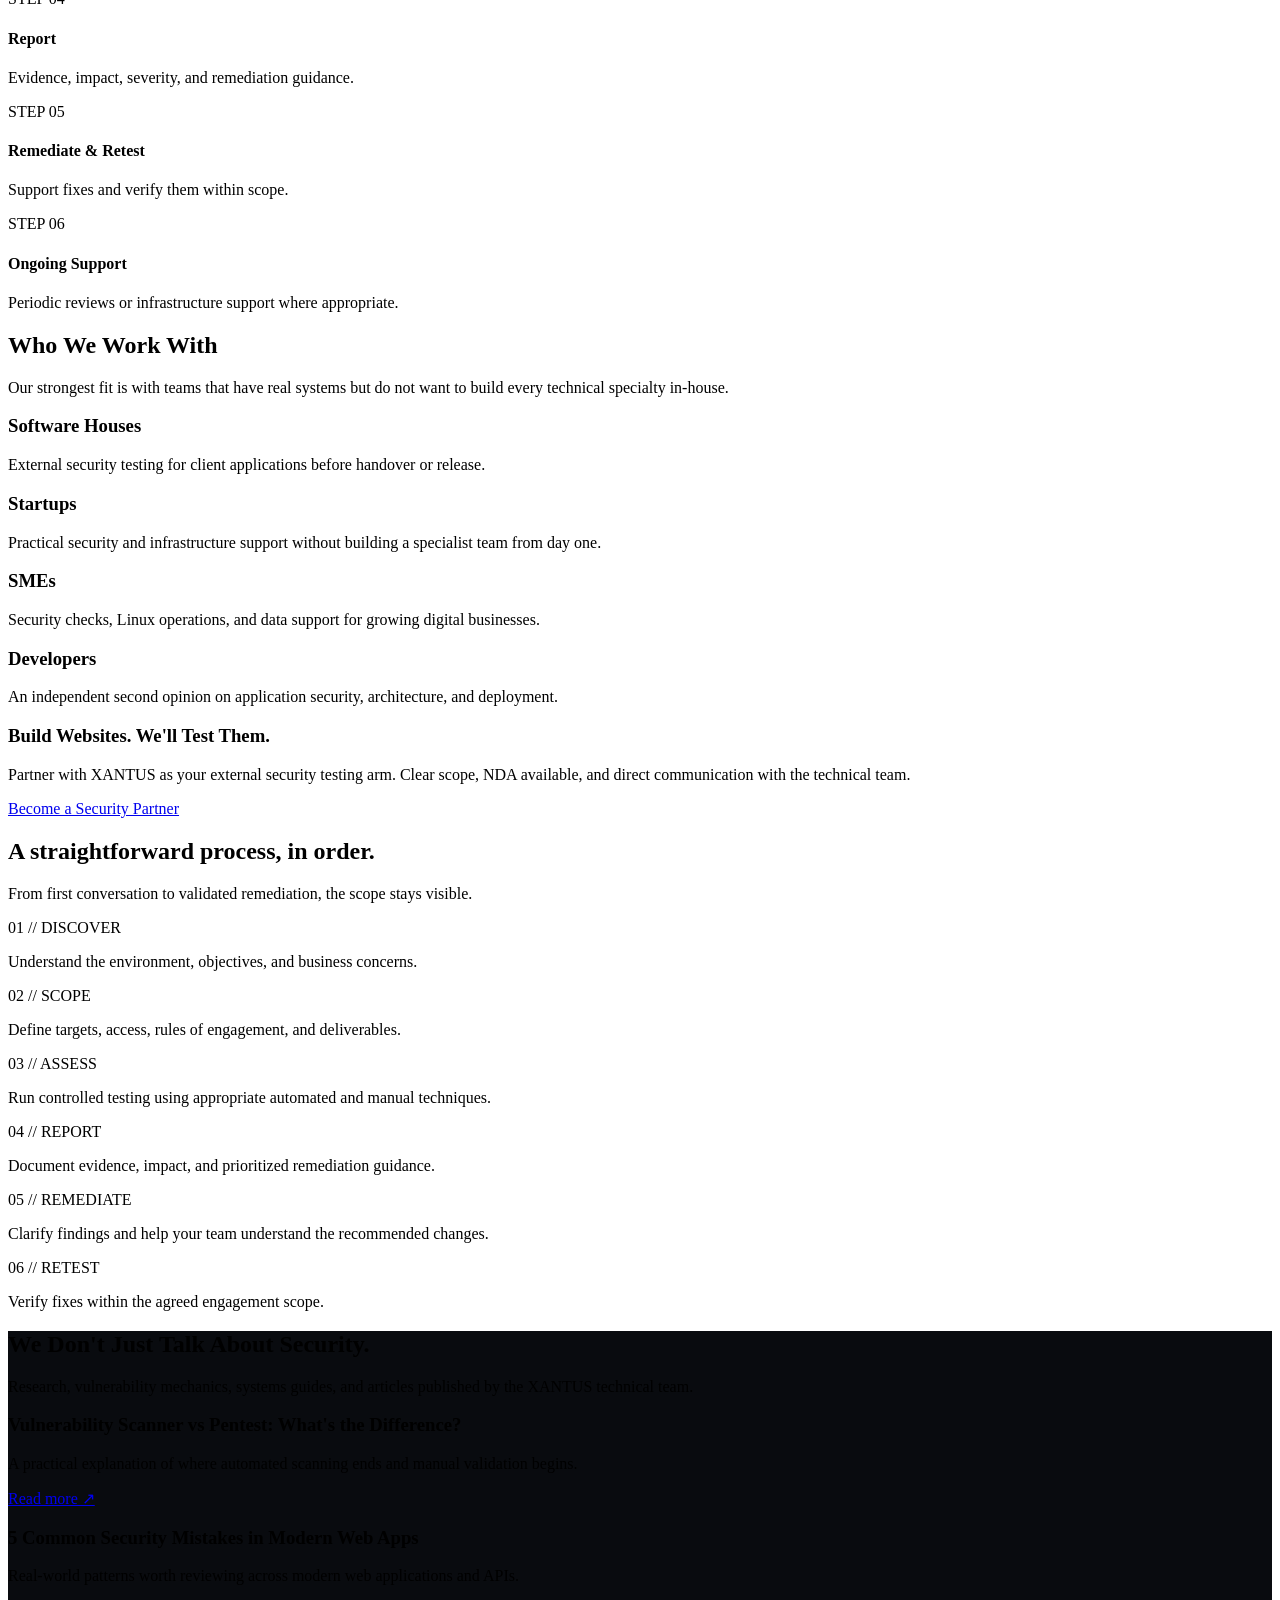
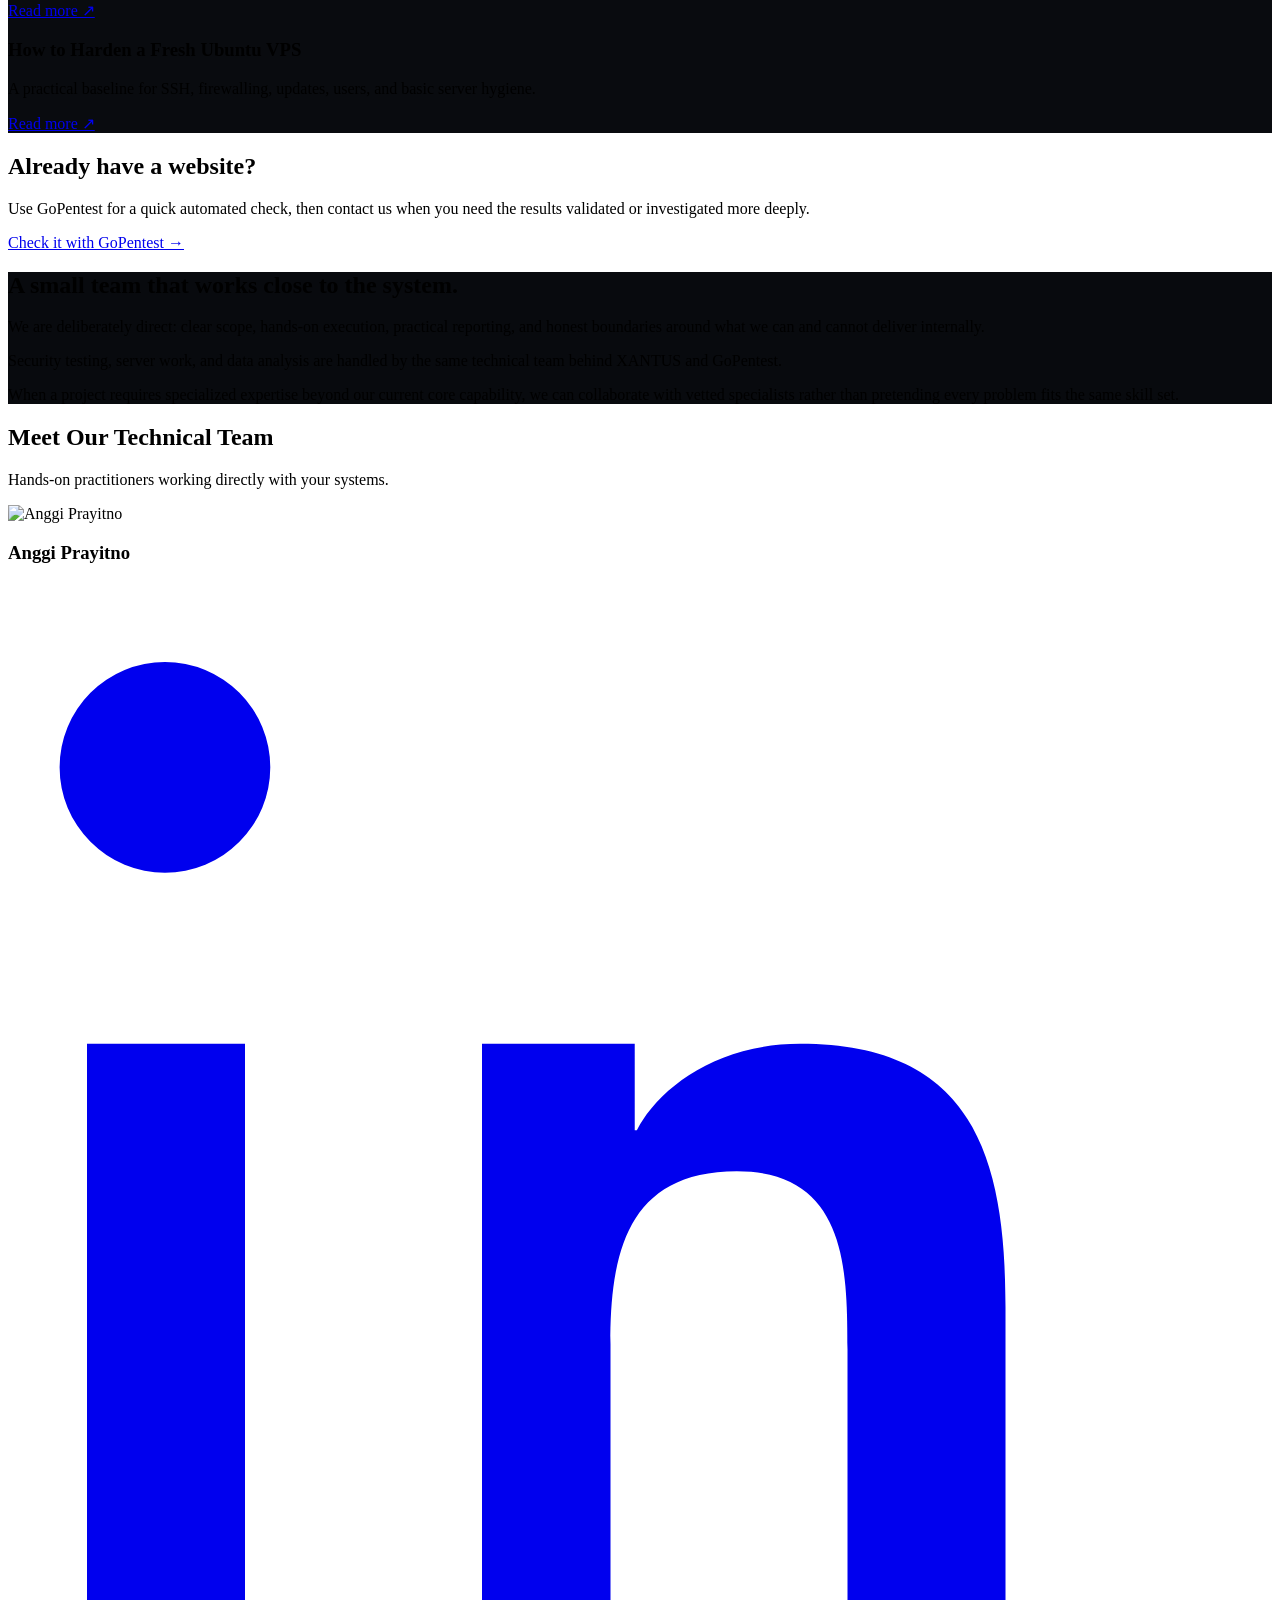
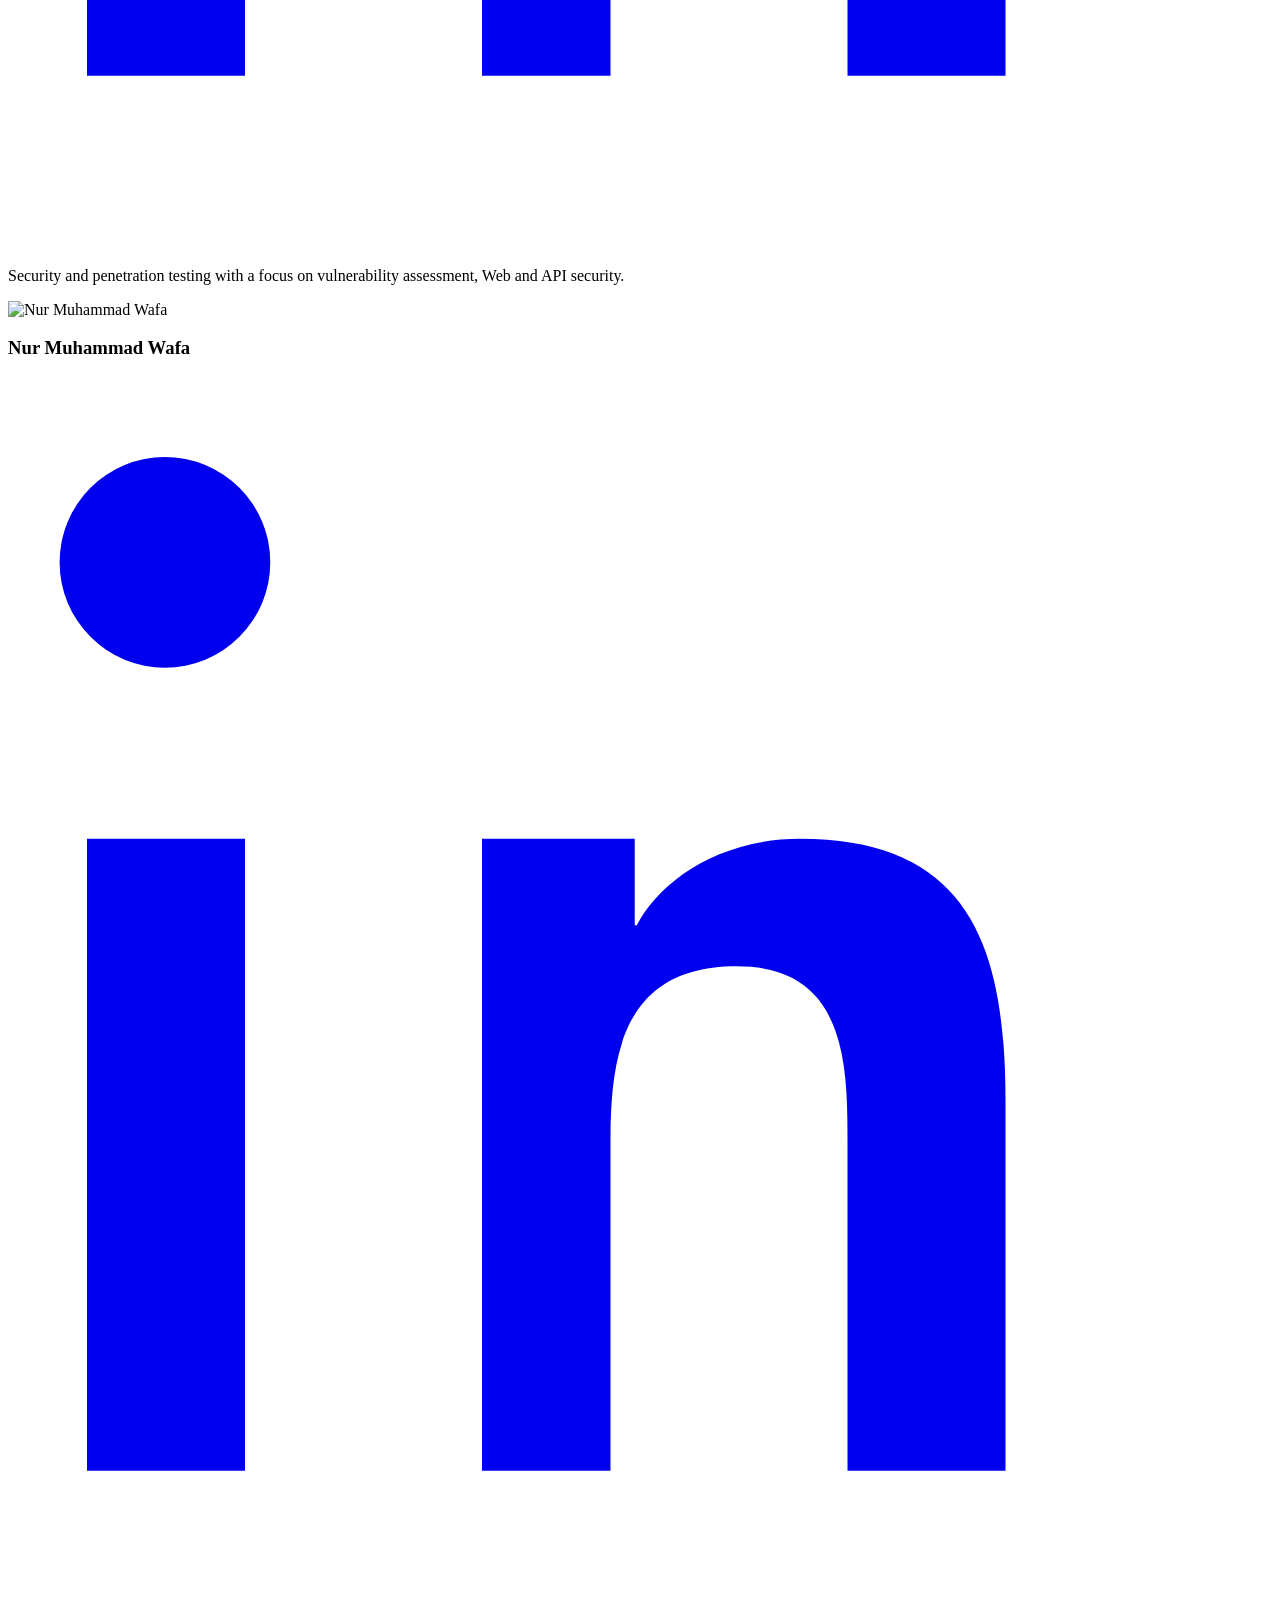
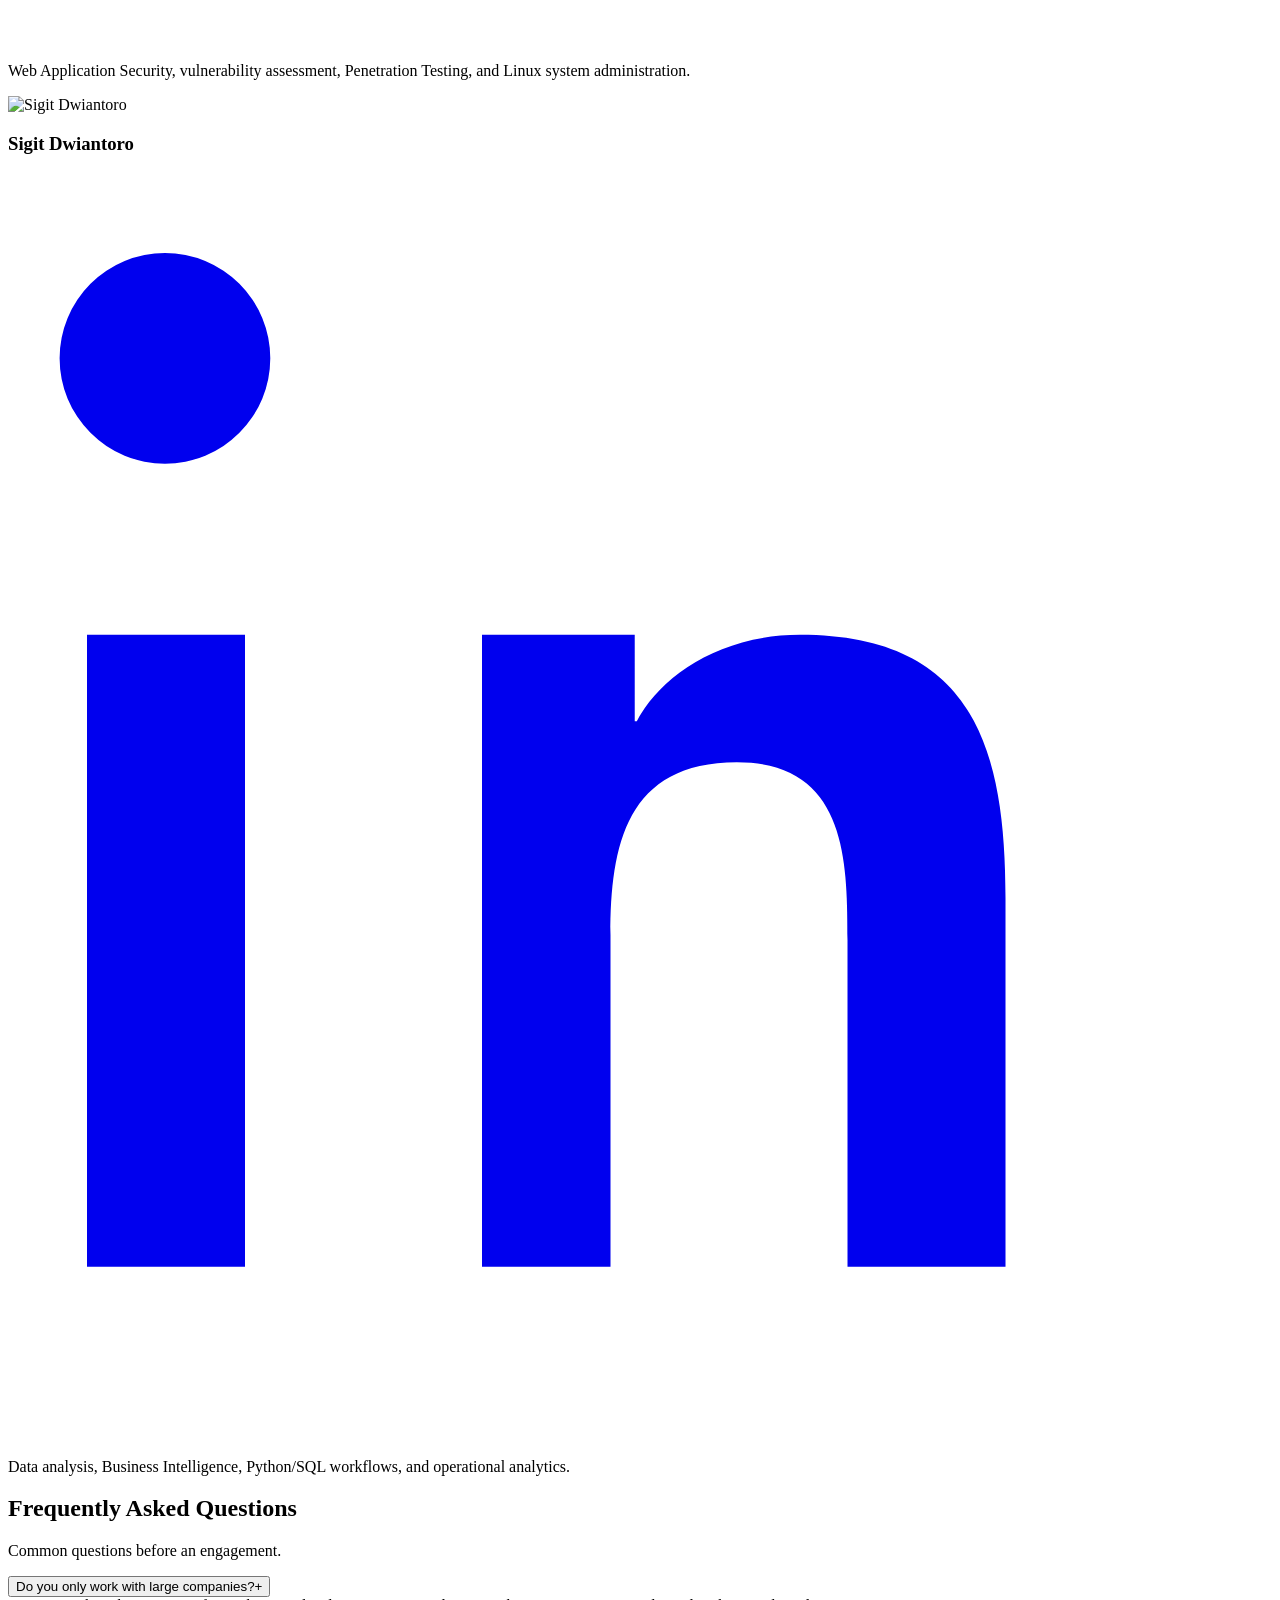
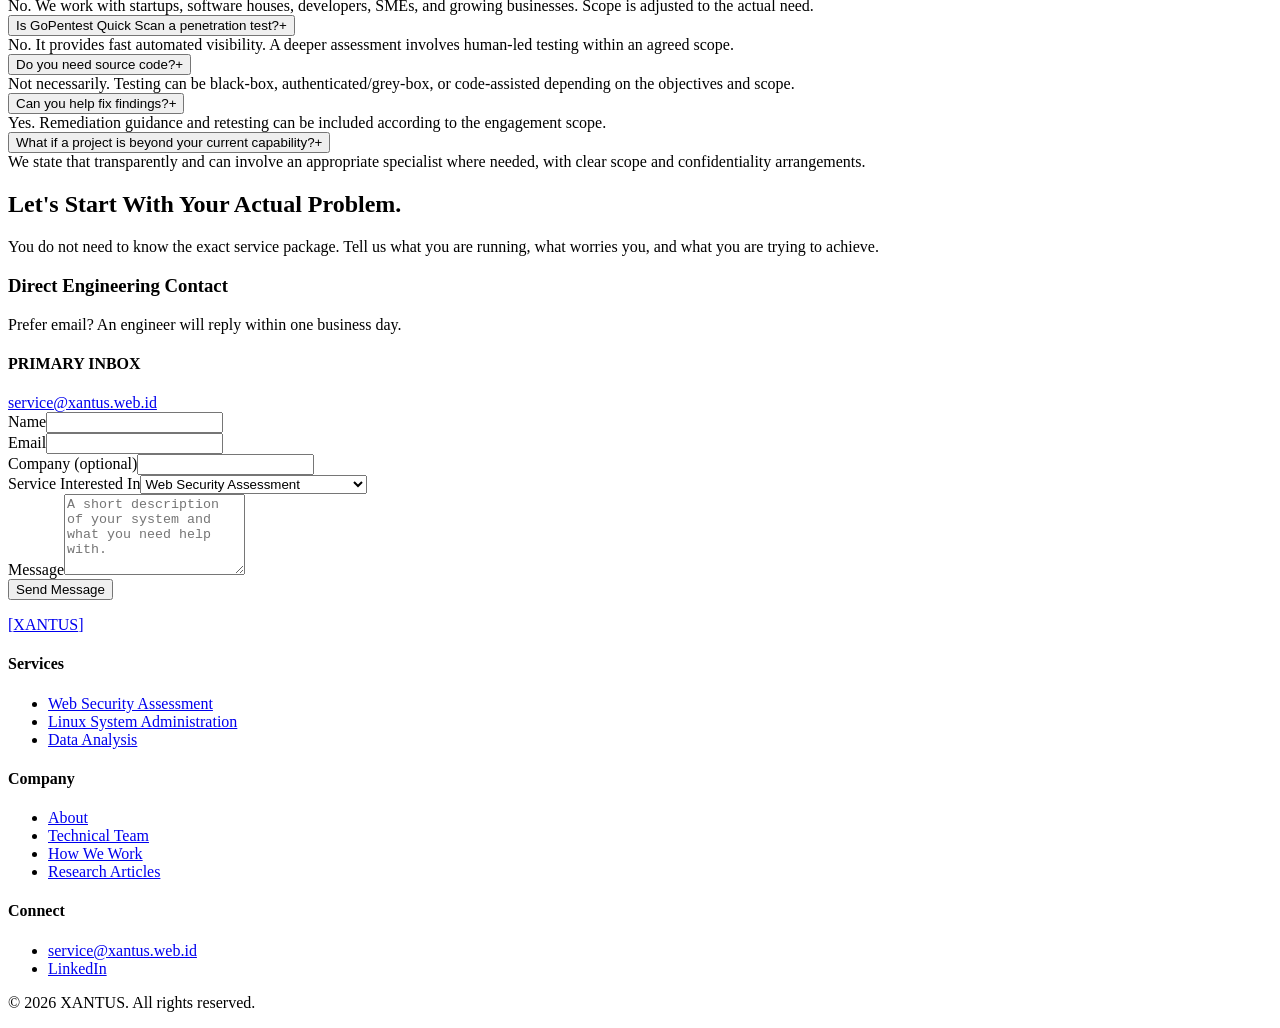
==== commit 31d87648: "Update index.html" ====
--- a/index.html
+++ b/index.html
@@ -1,306 +1,478 @@
 <!DOCTYPE html>
 <html lang="en">
+
 <head>
-<meta charset="UTF-8">
-<meta name="viewport" content="width=device-width, initial-scale=1.0">
-<title>XANTUS — Penetration Testing, Linux Administration &amp; Data Analysis</title>
-<meta name="description" content="XANTUS provides web penetration testing, Linux system administration, and data analysis: setup, configuration, hardening, monitoring, and turning raw data into decisions, for teams who need to know exactly where they stand.">
-<link rel="icon" href="data:image/svg+xml,%3Csvg xmlns='http://www.w3.org/2000/svg' viewBox='0 0 32 32'%3E%3Crect width='32' height='32' fill='%2307080a'/%3E%3Ctext x='16' y='22' font-family='monospace' font-size='18' fill='%23b3404b' text-anchor='middle'%3E%3E%3C/text%3E%3C/svg%3E">
-<link rel="preconnect" href="https://fonts.googleapis.com">
-<link rel="preconnect" href="https://fonts.gstatic.com" crossorigin>
-<link href="https://fonts.googleapis.com/css2?family=JetBrains+Mono:wght@400;500;600;700&amp;family=Inter:wght@400;500;600;700&amp;display=swap" rel="stylesheet">
-<link rel="stylesheet" href="style.css">
+  <meta charset="UTF-8">
+  <meta name="viewport" content="width=device-width, initial-scale=1.0">
+  <meta name="theme-color" content="#07080a">
+  <title>XANTUS: Web Security, Linux System Administration & Data Analysis</title>
+  <meta name="description"
+    content="XANTUS provides web security assessment, penetration testing, Linux system administration, server hardening, and data analysis for startups, developers, SMEs, and growing businesses.">
+  <meta name="keywords"
+    content="xantus, xantus id, web security assessment, penetration testing, pentest website, web security Indonesia, Linux system administration, Linux server administration, server hardening, data analysis, ">
+  <meta property="og:type" content="website">
+  <meta property="og:site_name" content="XANTUS">
+  <meta property="og:title" content="XANTUS: Web Security, Linux System Administration & Data Analysis">
+  <meta property="og:description"
+    content="Practical technical services for growing businesses: web security assessment, Linux system administration, and data analysis.">
+  <meta name="robots" content="index, follow">
+  <meta name="author" content="XANTUS">
+  <link rel="stylesheet" href="css/style.css">
 </head>
+
 <body>
-
-<a class="skip-link" href="#main">Skip to content</a>
-
-<header class="nav" id="nav">
-  <div class="nav-inner">
-    <a href="#home" class="logo" data-scroll>
-      <span class="logo-bracket">[</span>XANTUS<span class="logo-bracket">]</span>
-    </a>
-
-    <nav class="nav-links" id="navLinks">
-      <a href="#home" data-scroll data-nav>Home</a>
-      <a href="#about" data-scroll data-nav>About</a>
-      <a href="#services" data-scroll data-nav>Services</a>
-      <a href="#team" data-scroll data-nav>Team</a>
-      <a href="#process" data-scroll data-nav>Process</a>
-      <a href="#contact" data-scroll data-nav class="nav-cta">Get in Touch</a>
-    </nav>
-
-    <button class="nav-toggle" id="navToggle" aria-label="Toggle navigation menu" aria-expanded="false">
-      <span></span><span></span><span></span>
-    </button>
-  </div>
-</header>
-
-<main id="main">
-
-  <!-- HOME -->
-  <section id="home" class="hero">
-    <div class="hero-bg" aria-hidden="true"></div>
-    <div class="hero-grid">
-      <div class="hero-content">
-        <h1>Fortified <span class="accent-blue">Security</span>. Data-Driven Decisions.</h1> <!-- <span class="accent-red"></span> -->
-        <p class="hero-lead">We provides web penetration testing, Linux system administration, and data analysis — for teams who need to know exactly where they stand, someone who can fix what's found, and a clear read on what the numbers are telling them.</p>
-        <div class="hero-actions">
-          <a href="#contact" class="btn btn-primary" data-scroll>Request a Free Consultation</a>
-          <a href="#services" class="btn btn-ghost" data-scroll>Explore Services</a>
-        </div>
-      </div>
-      <div class="hero-terminal" aria-hidden="true">
-        <div class="terminal-window">
-          <div class="terminal-bar">
-            <span class="dot dot-red"></span><span class="dot dot-yellow"></span><span class="dot dot-green"></span>
-            <p class="terminal-title">xantus.sh</p>
-          </div>
-          <pre class="terminal-body"><code id="typedCode"></code><span class="cursor">_</span></pre>
-        </div>
-      </div>
+  <a class="skip-link" href="#main-content">Skip to content</a>
+  <header class="nav" id="nav">
+    <div class="container nav-inner">
+      <a href="/" class="logo" aria-label="XANTUS home"><span class="logo-bracket">[</span>XANTUS<span
+          class="logo-bracket">]</span></a>
+      <nav class="nav-links" id="navLinks">
+        <div class="nav-item-dropdown" id="navItemDropdown">
+          <a href="#services" class="dropdown-trigger" id="dropdownTrigger" role="button" aria-haspopup="true"
+            aria-expanded="false">
+            <span>Services</span> <span class="dropdown-chevron">▼</span>
+          </a>
+          <div class="nav-dropdown" id="servicesDropdown">
+            <a href="/pentest/">Web Security Assessment</a>
+            <a href="/sysadmin/">Linux System Administration</a>
+            <a href="/data-analysis/">Data Analysis</a>
+          </div>
+        </div>
+        <a href="https://gopentest.hight.id/" target="_blank" rel="noopener">GoPentest</a>
+        <a href="/#research">Research</a>
+        <a href="/#about">About</a>
+        <a href="/#contact" class="nav-cta">Talk to XANTUS</a>
+      </nav>
+      <button class="nav-toggle" id="navToggle" aria-label="Toggle navigation menu"
+        aria-expanded="false"><span></span><span></span><span></span></button>
     </div>
-  </section>
-
-  <!-- ABOUT -->
-  <section id="about" class="about">
-    <div class="section-head">
-      <h2>A small team that works close to the system, not above it</h2>
+  </header>
+  <main id="main-content" class="page-shell">
+    <section class="hero">
+      <div class="hero-bg" aria-hidden="true"></div>
+      <div class="container">
+        <div class="hero-grid">
+          <div class="hero-content">
+            <h1>Know What You're <span class="accent-blue">Running</span>.</h1>
+            <p class="hero-lead">Whether it's an application, a server, or a dataset, we help you understand what you
+              have, find what needs attention, and decide what to do next.</p>
+            <div class="hero-actions">
+              <a href="#contact" class="btn btn-primary">Talk to XANTUS</a>
+              <a href="https://gopentest.hight.id/" target="_blank" rel="noopener" class="btn btn-ghost">Check Your
+                Website with GoPentest ↗</a>
+            </div>
+            <div class="hero-microcopy"><span>Web Security</span><span class="dot">·</span><span>Linux System
+                Administration</span><span class="dot">·</span><span>Data Analysis</span>
+            </div>
+          </div>
+        </div>
+    </section>
+
+    <section class="problems-section" style="border-top:1px solid var(--border);">
+      <div class="container">
+        <div class="section-head center">
+          <h2>Technology Problems Rarely Happen at the Right Time.</h2>
+          <p class="section-desc">You are focused on shipping product and growing the business. We help with the
+            technical gaps that are easy to postpone.</p>
+        </div>
+        <div class="problems-grid">
+          <div class="problem-card">
+            <h3>“Is our application actually secure?”</h3>
+            <p>Automated checks are useful, but they do not cover every authorization, authentication, API, or
+              business-logic path.</p>
+          </div>
+          <div class="problem-card">
+            <h3>“Who will take care of our server?”</h3>
+            <p>We help keep Linux infrastructure maintained, hardened, monitored, backed up, and easier to operate.</p>
+          </div>
+          <div class="problem-card">
+            <h3>“We have data. Now what?”</h3>
+            <p>We turn raw spreadsheets, transactions, logs, and operational data into useful analysis, dashboards, and
+              decisions.</p>
+          </div>
+        </div>
+        <div class="problem-bridge"><span>One technical team across <strong>security</strong>,
+            <strong>infrastructure</strong>, and <strong>data</strong>.</span><a href="#contact"
+            class="btn btn-sm btn-ghost">Talk to our engineers →</a></div>
+      </div>
+    </section>
+
+    <section id="services">
+      <div class="container">
+        <div class="section-head">
+          <h2>Three disciplines. Built for practical work.</h2>
+          <p class="section-desc">Choose the problem first. We will help define the right scope instead of forcing a
+            package that you do not need.</p>
+        </div>
+        <div class="services-triad">
+          <article class="service-summary-card card-secure">
+            <div>
+              <h3>Web Security Assessment</h3>
+              <p>Find and validate vulnerabilities across web applications and APIs, with clear evidence and remediation
+                guidance.</p>
+            </div><a href="/pentest/" class="service-cta-link">Explore Security <span>→</span></a>
+          </article>
+          <article class="service-summary-card card-run">
+            <div>
+              <h3>Linux System Administration</h3>
+              <p>Provisioning, hardening, maintenance, monitoring, backup, troubleshooting, and server operations.</p>
+            </div><a href="/sysadmin/" class="service-cta-link">Explore Infrastructure <span>→</span></a>
+          </article>
+          <article class="service-summary-card card-understand">
+            <div>
+              <h3>Data Analysis</h3>
+              <p>Clean data, build dashboards, analyze performance, and turn raw business data into useful insights.</p>
+            </div><a href="/data-analysis/" class="service-cta-link">Explore Data <span>→</span></a>
+          </article>
+        </div>
+      </div>
+    </section>
+
+    <section id="security-platform" class="security-spotlight">
+      <div class="container">
+        <div class="section-head" style="margin-bottom:24px;">
+          <h2>Scan Fast. Test Deep.</h2>
+          <p class="section-desc">GoPentest is our dedicated security testing platform. Use it for quick automated
+            visibility, then move to human-led testing when deeper validation is needed.</p>
+        </div>
+        <div class="service-link-grid">
+          <a href="https://gopentest.hight.id/" target="_blank" rel="noopener" class="btn btn-primary">Scan Now ↗</a>
+        </div>
+      </div>
+    </section>
+
+    <section>
+      <div class="container">
+        <div class="section-head center">
+          <h2>Start Small. Go Deeper When Needed.</h2>
+          <p class="section-desc">Not every application needs a full penetration test on day one.</p>
+        </div>
+        <div class="stepper-horizontal">
+          <div class="step-item"><span class="step-index">STEP 01</span>
+            <h4>GoPentest Scan</h4>
+            <p>Fast automated visibility into public exposure.</p>
+          </div>
+          <div class="step-item"><span class="step-index">STEP 02</span>
+            <h4>Manual Assessment</h4>
+            <p>Targeted human-led testing within agreed scope.</p>
+          </div>
+          <div class="step-item"><span class="step-index">STEP 03</span>
+            <h4>Deeper Testing</h4>
+            <p>Broader application, API, role, or business-logic testing when needed.</p>
+          </div>
+          <div class="step-item"><span class="step-index">STEP 04</span>
+            <h4>Report</h4>
+            <p>Evidence, impact, severity, and remediation guidance.</p>
+          </div>
+          <div class="step-item"><span class="step-index">STEP 05</span>
+            <h4>Remediate &amp; Retest</h4>
+            <p>Support fixes and verify them within scope.</p>
+          </div>
+          <div class="step-item"><span class="step-index">STEP 06</span>
+            <h4>Ongoing Support</h4>
+            <p>Periodic reviews or infrastructure support where appropriate.</p>
+          </div>
+        </div>
+      </div>
+    </section>
+
+    <section>
+      <div class="container">
+        <div class="section-head">
+          <h2>Who We Work With</h2>
+          <p class="section-desc">Our strongest fit is with teams that have real systems but do not want to build every
+            technical specialty in-house.</p>
+        </div>
+        <div class="audiences-grid">
+          <div class="audience-card">
+            <h3>Software Houses</h3>
+            <p>External security testing for client applications before handover or release.</p>
+          </div>
+          <div class="audience-card">
+            <h3>Startups</h3>
+            <p>Practical security and infrastructure support without building a specialist team from day one.</p>
+          </div>
+          <div class="audience-card">
+            <h3>SMEs</h3>
+            <p>Security checks, Linux operations, and data support for growing digital businesses.</p>
+          </div>
+          <div class="audience-card">
+            <h3>Developers</h3>
+            <p>An independent second opinion on application security, architecture, and deployment.</p>
+          </div>
+        </div>
+        <div class="partner-banner">
+          <div class="partner-text">
+            <h3>Build Websites. We'll Test Them.</h3>
+            <p>Partner with XANTUS as your external security testing arm. Clear scope, NDA available, and direct
+              communication with the technical team.</p>
+          </div><a href="#contact" class="btn btn-primary" data-prefill="Partner Program / Software House">Become a
+            Security Partner</a>
+        </div>
+      </div>
+    </section>
+
+    <section id="how-it-works">
+      <div class="container">
+        <div class="section-head">
+          <h2>A straightforward process, in order.</h2>
+          <p class="section-desc">From first conversation to validated remediation, the scope stays visible.</p>
+        </div>
+        <div class="steps-six">
+          <div class="step-six-card"><span class="step-num-six">01 // DISCOVER</span>
+            <p>Understand the environment, objectives, and business concerns.</p>
+          </div>
+          <div class="step-six-card"><span class="step-num-six">02 // SCOPE</span>
+            <p>Define targets, access, rules of engagement, and deliverables.</p>
+          </div>
+          <div class="step-six-card"><span class="step-num-six">03 // ASSESS</span>
+            <p>Run controlled testing using appropriate automated and manual techniques.</p>
+          </div>
+          <div class="step-six-card"><span class="step-num-six">04 // REPORT</span>
+            <p>Document evidence, impact, and prioritized remediation guidance.</p>
+          </div>
+          <div class="step-six-card"><span class="step-num-six">05 // REMEDIATE</span>
+            <p>Clarify findings and help your team understand the recommended changes.</p>
+          </div>
+          <div class="step-six-card"><span class="step-num-six">06 // RETEST</span>
+            <p>Verify fixes within the agreed engagement scope.</p>
+          </div>
+        </div>
+      </div>
+    </section>
+
+    <section id="research" style="background:#090b0f;border-top:1px solid var(--border);">
+      <div class="container">
+        <div class="section-head">
+          <h2>We Don't Just Talk About Security.</h2>
+          <p class="section-desc">Research, vulnerability mechanics, systems guides, and articles published by the
+            XANTUS technical team.</p>
+        </div>
+        <div class="research-grid">
+          <article class="research-card">
+            <div>
+              <h3>Vulnerability Scanner vs Pentest: What's the Difference?</h3>
+              <p>A practical explanation of where automated scanning ends and manual validation begins.</p>
+            </div><a href="https://gopentest.hight.id/" target="_blank" rel="noopener" class="research-read">Read more
+              ↗</a>
+          </article>
+          <article class="research-card">
+            <div>
+              <h3>5 Common Security Mistakes in Modern Web Apps</h3>
+              <p>Real-world patterns worth reviewing across modern web applications and APIs.</p>
+            </div><a href="https://gopentest.hight.id/" target="_blank" rel="noopener" class="research-read">Read more
+              ↗</a>
+          </article>
+          <article class="research-card">
+            <div>
+              <h3>How to Harden a Fresh Ubuntu VPS</h3>
+              <p>A practical baseline for SSH, firewalling, updates, users, and basic server hygiene.</p>
+            </div><a href="https://gopentest.hight.id/" target="_blank" rel="noopener" class="research-read">Read more
+              ↗</a>
+          </article>
+        </div>
+      </div>
+    </section>
+
+    <section class="cross-cta-section">
+      <div class="container">
+        <div class="cross-cta-box">
+          <div class="cross-cta-text">
+            <h2>Already have a website?</h2>
+            <p>Use GoPentest for a quick automated check, then contact us when you need the results validated or
+              investigated more deeply.</p>
+          </div>
+          <div class="cross-cta-action"><a href="https://gopentest.hight.id/" target="_blank" rel="noopener"
+              class="btn btn-primary">Check it with GoPentest →</a></div>
+        </div>
+      </div>
+    </section>
+
+    <section id="about" style="background:#080a0e;border-top:1px solid var(--border);">
+      <div class="container">
+        <div class="section-head">
+          <h2>A small team that works close to the system.</h2>
+          <p class="section-desc">We are deliberately direct: clear scope, hands-on execution, practical reporting, and
+            honest boundaries around what we can and cannot deliver internally.</p>
+        </div>
+        <div class="about-grid">
+          <div class="about-text">
+            <p>Security testing, server work, and data analysis are handled by the same technical team behind XANTUS and
+              GoPentest.</p>
+            <p>When a project requires specialized expertise beyond our current core capability, we can collaborate with
+              vetted specialists rather than pretending every problem fits the same skill set.</p>
+          </div>
+        </div>
+      </div>
+    </section>
+
+    <section id="team" style="border-top:1px solid var(--border);">
+      <div class="container">
+        <div class="section-head center">
+          <h2>Meet Our Technical Team</h2>
+          <p class="section-desc">Hands-on practitioners working directly with your systems.</p>
+        </div>
+        <div class="team-grid">
+          <article class="team-card team-red">
+            <div class="team-avatar"><img src="https://gopentest.hight.id/public/img/team/anggi-prayitno.jpeg"
+                alt="Anggi Prayitno"></div>
+            <h3 class="team-name">Anggi Prayitno</h3><a class="team-linkedin"
+              href="https://www.linkedin.com/in/anggi-prayitno/" target="_blank" rel="noopener"
+              aria-label="Anggi Prayitno on LinkedIn"><svg viewBox="0 0 24 24" fill="currentColor">
+                <path
+                  d="M4.98 3.5a2 2 0 1 1-4 0 2 2 0 0 1 4 0zM1.5 8.75h3v12h-3v-12zM9 8.75h2.9v1.64h.04c.4-.78 1.5-1.64 3.1-1.64 3.3 0 3.9 2.18 3.9 5v7h-3v-6.2c0-1.48 0-3.38-2.1-3.38s-2.4 1.58-2.4 3.28v6.3H9v-12z" />
+              </svg></a>
+            <p class="team-bio">Security and penetration testing with a focus on vulnerability assessment, Web and API security.</p>
+          </article>
+          <article class="team-card team-blue">
+            <div class="team-avatar"><img src="https://gopentest.hight.id/public/img/team/muhammad-wafa.png"
+                alt="Nur Muhammad Wafa"></div>
+            <h3 class="team-name">Nur Muhammad Wafa</h3><a class="team-linkedin"
+              href="https://www.linkedin.com/in/nmwafa/" target="_blank" rel="noopener"
+              aria-label="Nur Muhammad Wafa on LinkedIn"><svg viewBox="0 0 24 24" fill="currentColor">
+                <path
+                  d="M4.98 3.5a2 2 0 1 1-4 0 2 2 0 0 1 4 0zM1.5 8.75h3v12h-3v-12zM9 8.75h2.9v1.64h.04c.4-.78 1.5-1.64 3.1-1.64 3.3 0 3.9 2.18 3.9 5v7h-3v-6.2c0-1.48 0-3.38-2.1-3.38s-2.4 1.58-2.4 3.28v6.3H9v-12z" />
+              </svg></a>
+            <p class="team-bio">Web Application Security, vulnerability assessment, Penetration Testing, and Linux system administration.</p>
+          </article>
+          <article class="team-card team-green">
+            <div class="team-avatar"><img src="https://gopentest.hight.id/public/img/team/sigit-dwiantoro.jpg"
+                alt="Sigit Dwiantoro"></div>
+            <h3 class="team-name">Sigit Dwiantoro</h3><a class="team-linkedin"
+              href="https://www.linkedin.com/in/sigit-dwiantoro-392872227/" target="_blank" rel="noopener"
+              aria-label="Sigit Dwiantoro on LinkedIn"><svg viewBox="0 0 24 24" fill="currentColor">
+                <path
+                  d="M4.98 3.5a2 2 0 1 1-4 0 2 2 0 0 1 4 0zM1.5 8.75h3v12h-3v-12zM9 8.75h2.9v1.64h.04c.4-.78 1.5-1.64 3.1-1.64 3.3 0 3.9 2.18 3.9 5v7h-3v-6.2c0-1.48 0-3.38-2.1-3.38s-2.4 1.58-2.4 3.28v6.3H9v-12z" />
+              </svg></a>
+            <p class="team-bio">Data analysis, Business Intelligence, Python/SQL workflows, and operational analytics.
+            </p>
+          </article>
+        </div>
+      </div>
+    </section>
+
+    <section>
+      <div class="container">
+        <div class="section-head center">
+          <h2>Frequently Asked Questions</h2>
+          <p class="section-desc">Common questions before an engagement.</p>
+        </div>
+        <div class="faq-list">
+          <div class="faq-item"><button class="faq-question" type="button"><span>Do you only work with large
+                companies?</span><span class="faq-icon">+</span></button>
+            <div class="faq-answer">No. We work with startups, software houses, developers, SMEs, and growing
+              businesses. Scope is adjusted to the actual need.</div>
+          </div>
+          <div class="faq-item"><button class="faq-question" type="button"><span>Is GoPentest Quick Scan a penetration
+                test?</span><span class="faq-icon">+</span></button>
+            <div class="faq-answer">No. It provides fast automated visibility. A deeper assessment involves human-led
+              testing within an agreed scope.</div>
+          </div>
+          <div class="faq-item"><button class="faq-question" type="button"><span>Do you need source code?</span><span
+                class="faq-icon">+</span></button>
+            <div class="faq-answer">Not necessarily. Testing can be black-box, authenticated/grey-box, or code-assisted
+              depending on the objectives and scope.</div>
+          </div>
+          <div class="faq-item"><button class="faq-question" type="button"><span>Can you help fix findings?</span><span
+                class="faq-icon">+</span></button>
+            <div class="faq-answer">Yes. Remediation guidance and retesting can be included according to the engagement
+              scope.</div>
+          </div>
+          <div class="faq-item"><button class="faq-question" type="button"><span>What if a project is beyond your
+                current capability?</span><span class="faq-icon">+</span></button>
+            <div class="faq-answer">We state that transparently and can involve an appropriate specialist where needed,
+              with clear scope and confidentiality arrangements.</div>
+          </div>
+        </div>
+      </div>
+    </section>
+
+    <section id="contact" style="border-top:1px solid var(--border);">
+      <div class="container">
+        <div class="section-head">
+          <h2>Let's Start With Your Actual Problem.</h2>
+          <p class="section-desc">You do not need to know the exact service package. Tell us what you are running, what
+            worries you, and what you are trying to achieve.</p>
+        </div>
+        <div class="final-contact-grid">
+          <div class="contact-meta">
+            <h3>Direct Engineering Contact</h3>
+            <p>Prefer email? An engineer will reply within one business day.</p>
+            <div class="direct-contact-card">
+              <h4>PRIMARY INBOX</h4><a href="mailto:service@xantus.web.id"
+                class="direct-email">service@xantus.web.id</a>
+            </div>
+            <!-- <div class="direct-contact-card">
+              <h4>QUICK CHAT</h4><a href="https://wa.me/?text=Hello%20XANTUS" class="direct-email" target="_blank"
+                rel="noopener">WhatsApp →</a>
+            </div> -->
+          </div>
+          <div>
+            <form id="contactForm" class="contact-form" action="https://formspree.io/f/xqevpvze" method="POST"><input
+                type="hidden" name="_subject" value="New Inquiry from XANTUS">
+              <div class="form-group"><label for="contact-name">Name</label><input type="text" id="contact-name"
+                  name="name" required autocomplete="name"></div>
+              <div class="form-group"><label for="contact-email">Email</label><input type="email" id="contact-email"
+                  name="email" required autocomplete="email"></div>
+              <div class="form-group"><label for="contact-company">Company (optional)</label><input type="text"
+                  id="contact-company" name="company" autocomplete="organization"></div>
+              <div class="form-group"><label for="contact-service">Service Interested In</label><select
+                  id="contact-service" name="service">
+                  <option value="Web Security Assessment">Web Security Assessment</option>
+                  <option value="Linux / System Administration">Linux / System Administration</option>
+                  <option value="Data Analysis">Data Analysis</option>
+                  <option value="GoPentest / Manual Assessment">GoPentest / Manual Assessment</option>
+                  <option value="Partner Program / Software House">Partner Program / Software House</option>
+                  <option value="Not Sure — Free Consultation">Not Sure — Free Consultation</option>
+                  <option value="Other">Other</option>
+                </select></div>
+              <div class="form-group"><label for="contact-msg">Message</label><textarea id="contact-msg" name="message"
+                  rows="5" required
+                  placeholder="A short description of your system and what you need help with."></textarea></div><button
+                type="submit" class="btn btn-primary btn-submit" id="submitBtn">Send Message</button>
+              <p class="status-msg" id="formStatus" role="status" aria-live="polite"></p>
+            </form>
+          </div>
+        </div>
+      </div>
+    </section>
+  </main>
+  <footer class="footer">
+    <div class="container">
+      <div class="footer-grid">
+        <div class="footer-brand">
+          <a href="/" class="logo"><span class="logo-bracket">[</span>XANTUS<span class="logo-bracket">]</span></a>
+        </div>
+        <div class="footer-col">
+          <h4>Services</h4>
+          <ul>
+            <li><a href="/pentest/">Web Security Assessment</a></li>
+            <li><a href="/sysadmin/">Linux System Administration</a></li>
+            <li><a href="/data-analysis/">Data Analysis</a></li>
+          </ul>
+        </div>
+        <div class="footer-col">
+          <h4>Company</h4>
+          <ul>
+            <li><a href="/#about">About</a></li>
+            <li><a href="/#team">Technical Team</a></li>
+            <li><a href="/#how-it-works">How We Work</a></li>
+            <li><a href="/#research">Research Articles</a></li>
+          </ul>
+        </div>
+        <div class="footer-col">
+          <h4>Connect</h4>
+          <ul>
+            <li><a href="mailto:service@xantus.web.id">service@xantus.web.id</a></li>
+            <li><a href="https://www.linkedin.com/company/xantus-id/" target="_blank" rel="noopener">LinkedIn</a></li>
+          </ul>
+        </div>
+      </div>
+      <div class="footer-bottom">
+        <p>© 2026 XANTUS. All rights reserved.</p>
+      </div>
     </div>
-    <div class="about-grid">
-      <div class="about-text">
-        <p>Most security, infrastructure, and data work doesn't fail because the tools are missing. It fails because no one took the time to actually look. We test what you've shipped the way an attacker would, we run the servers underneath it the way it should have been run from day one, and we dig through the data until a number actually means something.</p>
-        <p>We work directly with the people who own the system — founders, engineers, IT leads, analysts — with no sales layer in between. That means fewer slide decks, more terminal output, and reports you can actually act on.</p>
-      </div>
-      <ul class="about-facts">
-        <li><span class="fact-label">Approach</span><span class="fact-value">Manual-first work, not just automated output</span></li>
-        <li><span class="fact-label">Scope</span><span class="fact-value">Web apps, Linux infrastructure &amp; data pipelines</span></li>
-        <li><span class="fact-label">Engagement</span><span class="fact-value">Project-based work or ongoing retainer</span></li>
-        <li><span class="fact-label">Reporting</span><span class="fact-value">Plain-language findings, no jargon walls</span></li>
-      </ul>
-    </div>
-  </section>
-
-  <!-- SERVICES -->
-  <section id="services" class="services">
-    <div class="section-head">
-      <h2>Three disciplines. One goal: nothing left to chance.</h2>
-    </div>
-
-    <div class="service-card service-red">
-      <div class="service-head">
-        <div class="service-icon" aria-hidden="true">
-          <svg viewBox="0 0 48 48" fill="none" xmlns="http://www.w3.org/2000/svg">
-            <path d="M24 4 L42 11 V22 C42 34 34 41 24 44 C14 41 6 34 6 22 V11 Z" stroke="currentColor" stroke-width="2"/>
-            <path d="M16 24 L22 30 L33 17" stroke="currentColor" stroke-width="2" stroke-linecap="round" stroke-linejoin="round"/>
-          </svg>
-        </div>
-        <div class="service-heading">
-          <h3>Web Security Assessment</h3>
-        </div>
-      </div>
-      <p class="service-intro">We attack your application the same way a real adversary would: manually, methodically, and with every step documented, so you find the gaps before someone else does.</p>
-      <ul class="service-list">
-        <li><span class="tick tick-red">[+]</span><div>Reconnaissance &amp; Information Gathering</div></li>
-        <li><span class="tick tick-red">[+]</span><div>Automated &amp; Manual Vulnerability Assessment</div></li>
-        <li><span class="tick tick-red">[+]</span><div>Authentication &amp; Session Security</div></li>
-        <li><span class="tick tick-red">[+]</span><div>Authorization &amp; Business Logic Testing</div></li>
-        <li><span class="tick tick-red">[+]</span><div>API &amp; Backend Testing</div></li>
-        <li><span class="tick tick-red">[+]</span><div>Configuration &amp; Infrastructure Review</div></li>
-        <li><span class="tick tick-red">[+]</span><div>Detailed, Rated Reporting</div></li>
-        <li><span class="tick tick-red">[+]</span><div>Remediation Support &amp; Retesting</div></li>
-      </ul>
-    </div>
-
-    <div class="service-card service-blue">
-      <div class="service-head">
-        <div class="service-icon" aria-hidden="true">
-          <svg viewBox="0 0 48 48" fill="none" xmlns="http://www.w3.org/2000/svg">
-            <rect x="8" y="6" width="32" height="10" rx="2" stroke="currentColor" stroke-width="2"/>
-            <rect x="8" y="19" width="32" height="10" rx="2" stroke="currentColor" stroke-width="2"/>
-            <rect x="8" y="32" width="32" height="10" rx="2" stroke="currentColor" stroke-width="2"/>
-            <circle cx="14" cy="11" r="1.6" fill="currentColor"/>
-            <circle cx="14" cy="24" r="1.6" fill="currentColor"/>
-            <circle cx="14" cy="37" r="1.6" fill="currentColor"/>
-          </svg>
-        </div>
-        <div class="service-heading">
-          <h3>Linux Administration</h3>
-        </div>
-      </div>
-      <p class="service-intro">From the first install to long-term upkeep, we set up and run Linux infrastructure that's stable, documented, and built to resist the same attacks we test for.</p>
-      <ul class="service-list">
-        <li><span class="tick tick-blue">[+]</span><div>Server Setup &amp; Provisioning</div></li>
-        <li><span class="tick tick-blue">[+]</span><div>Network &amp; Service Configuration</div></li>
-        <li><span class="tick tick-blue">[+]</span><div>System Hardening</div></li>
-        <li><span class="tick tick-blue">[+]</span><div>User &amp; Access Management</div></li>
-        <li><span class="tick tick-blue">[+]</span><div>Monitoring &amp; Logging</div></li>
-        <li><span class="tick tick-blue">[+]</span><div>Backup &amp; Disaster Recovery</div></li>
-        <li><span class="tick tick-blue">[+]</span><div>Patch &amp; Update Management</div></li>
-        <li><span class="tick tick-blue">[+]</span><div>System Maintenance</div></li>
-      </ul>
-    </div>
-
-    <div class="service-card service-green">
-      <div class="service-head">
-        <div class="service-icon" aria-hidden="true">
-          <svg viewBox="0 0 48 48" fill="none" xmlns="http://www.w3.org/2000/svg">
-            <path d="M6 40 H42" stroke="currentColor" stroke-width="2" stroke-linecap="round"/>
-            <rect x="10" y="26" width="6" height="14" stroke="currentColor" stroke-width="2"/>
-            <rect x="21" y="16" width="6" height="24" stroke="currentColor" stroke-width="2"/>
-            <rect x="32" y="8" width="6" height="32" stroke="currentColor" stroke-width="2"/>
-          </svg>
-        </div>
-        <div class="service-heading">
-          <h3>Data Analysis</h3>
-        </div>
-      </div>
-      <p class="service-intro">The same instinct we use to find a vulnerability or fix a server, we apply to data: dig past the surface number until it actually tells you something you can act on.</p>
-      <ul class="service-list">
-        <li><span class="tick tick-green">[+]</span><div>Data Cleaning &amp; Preparation</div></li>
-        <li><span class="tick tick-green">[+]</span><div>Exploratory Data Analysis</div></li>
-        <li><span class="tick tick-green">[+]</span><div>Statistical Analysis &amp; Hypothesis Testing</div></li>
-        <li><span class="tick tick-green">[+]</span><div>Dashboard &amp; Visualization Design</div></li>
-        <li><span class="tick tick-green">[+]</span><div>Reporting Automation</div></li>
-        <li><span class="tick tick-green">[+]</span><div>Predictive &amp; Trend Analysis</div></li>
-        <li><span class="tick tick-green">[+]</span><div>Security &amp; Log Data Analysis</div></li>
-        <li><span class="tick tick-green">[+]</span><div>Actionable Recommendations</div></li>
-      </ul>
-    </div>
-  </section>
-
-  <!-- TEAM -->
-  <section id="team" class="team">
-    <div class="section-head">
-      <h2>Our professional team</h2>
-    </div>
-    <div class="team-grid">
- 
-      <article class="team-card team-red">
-        <div class="team-avatar">
-          <img src="https://gopentest.hight.id/public/img/team/anggi-prayitno.jpeg" alt="Anggi Prayitno">
-        </div>
-        <h3 class="team-name">Anggi Prayitno</h3>
-        <a class="team-linkedin" href="https://www.linkedin.com/in/anggi-prayitno/" target="_blank" rel="noopener" aria-label="Anggi Prayitno on LinkedIn">
-          <svg viewBox="0 0 24 24" fill="currentColor" aria-hidden="true"><path d="M4.98 3.5a2 2 0 1 1-4 0 2 2 0 0 1 4 0zM1.5 8.75h3v12h-3v-12zM9 8.75h2.9v1.64h.04c.4-.78 1.5-1.64 3.1-1.64 3.3 0 3.9 2.18 3.9 5v7h-3v-6.2c0-1.48 0-3.38-2.1-3.38s-2.4 1.58-2.4 3.28v6.3H9v-12z"/></svg>
-        </a>
-        <p class="team-bio">A specialist in cybersecurity and penetration testing with strong expertise in vulnerability assessment, cyber defense, and web security testing. Skilled in developing web-based security tools and API integrations.</p>
-      </article>
- 
-      <article class="team-card team-blue">
-        <div class="team-avatar">
-          <img src="https://gopentest.hight.id/public/img/team/muhammad-wafa.png" alt="Nur Muhammad Wafa">
-        </div>
-        <h3 class="team-name">Nur Muhammad Wafa</h3>
-        <a class="team-linkedin" href="https://www.linkedin.com/in/nmwafa/" target="_blank" rel="noopener" aria-label="Nur Muhammad Wafa on LinkedIn">
-          <svg viewBox="0 0 24 24" fill="currentColor" aria-hidden="true"><path d="M4.98 3.5a2 2 0 1 1-4 0 2 2 0 0 1 4 0zM1.5 8.75h3v12h-3v-12zM9 8.75h2.9v1.64h.04c.4-.78 1.5-1.64 3.1-1.64 3.3 0 3.9 2.18 3.9 5v7h-3v-6.2c0-1.48 0-3.38-2.1-3.38s-2.4 1.58-2.4 3.28v6.3H9v-12z"/></svg>
-        </a>
-        <p class="team-bio">Cybersecurity professional skilled in penetration testing using OWASP WSTG, vulnerability assessment, linux system administration, and secure coding with hands-on experience across Linux environments and networking.</p>
-      </article>
- 
-      <article class="team-card team-green">
-        <div class="team-avatar">
-          <img src="https://gopentest.hight.id/public/img/team/sigit-dwiantoro.jpg" alt="Sigit Dwiantoro">
-        </div>
-        <h3 class="team-name">Sigit Dwiantoro</h3>
-        <a class="team-linkedin" href="https://www.linkedin.com/in/sigit-dwiantoro-392872227/" target="_blank" rel="noopener" aria-label="Sigit Dwiantoro on LinkedIn">
-          <svg viewBox="0 0 24 24" fill="currentColor" aria-hidden="true"><path d="M4.98 3.5a2 2 0 1 1-4 0 2 2 0 0 1 4 0zM1.5 8.75h3v12h-3v-12zM9 8.75h2.9v1.64h.04c.4-.78 1.5-1.64 3.1-1.64 3.3 0 3.9 2.18 3.9 5v7h-3v-6.2c0-1.48 0-3.38-2.1-3.38s-2.4 1.58-2.4 3.28v6.3H9v-12z"/></svg>
-        </a>
-        <p class="team-bio">Data Analyst who bridges management strategy and technical analytics, he recently developed a Retail Network Intelligence Dashboard that visualized 557 outlets nationwide to track operational compliance and geographic insights. A management graduate skilled in Python, SQL, Power BI, with a keen interest in fraud prevention.</p>
-      </article>
-    </div>
-  </section>
-
-  <!-- PROCESS -->
-  <section id="process" class="process">
-    <div class="section-head">
-      <h2>A straightforward process, in order</h2>
-    </div>
-    <ol class="process-steps">
-      <li><span class="step-num">01</span><h3>Free Consultation</h3><p>We talk through your goals, your environment, and what's actually worrying you. No cost, no commitment.</p></li>
-      <li><span class="step-num">02</span><h3>Scoping &amp; Proposal</h3><p>We define exactly what's covered, what isn't, and send a clear, fixed proposal before anything starts.</p></li>
-      <li><span class="step-num">03</span><h3>Execution</h3><p>Testing, infrastructure work, or analysis is carried out in a controlled window, with progress documented as we go.</p></li> <!-- MODIFIED: wording now includes analysis -->
-      <li><span class="step-num">04</span><h3>Reporting &amp; Handover</h3><p>You receive findings or documentation written in plain language, not just raw scanner output.</p></li>
-      <li><span class="step-num">05</span><h3>Follow-Up</h3><p>Retesting or check-ins to confirm fixes hold and the system stays in the state you expect.</p></li>
-    </ol>
-  </section>
-
-  <!-- CONSULTATION BANNER -->
-  <section class="consult-banner">
-    <div class="consult-inner">
-      <h2>Not sure which service you need — or if you need one at all?</h2>
-      <p>Book a free, no-obligation consultation first. We'll review what you have, ask a few direct questions, and tell you honestly what matters and what doesn't, even if that means saying you don't need us yet.</p>
-      <a href="#contact" class="btn btn-primary" data-scroll>Talk to Us — No Cost, No Pressure</a>
-    </div>
-  </section>
-
-  <!-- CONTACT -->
-  <section id="contact" class="contact">
-    <div class="section-head">
-      <h2>Tell us what you're working with</h2>
-    </div>
-    <div class="contact-grid">
-      <div class="contact-info">
-        <h3>Direct Contact</h3>
-        <p>Prefer to skip the form? Reach out directly and we'll get back to you within one business day.</p>
-        <a class="contact-email" href="mailto:service@xantus.web.id">service@xantus.web.id</a>
-      </div>
-
-      <form id="contactForm" class="contact-form" action="https://formspree.io/f/xqevpvze" method="POST" novalidate>
-        <input type="hidden" name="_subject" value="New inquiry from [XANTUS]">
-
-        <div class="form-row">
-          <label for="name">Name</label>
-          <input type="text" id="name" name="name" autocomplete="name" required>
-        </div>
-
-        <div class="form-row">
-          <label for="email">Email</label>
-          <input type="email" id="email" name="email" autocomplete="email" required>
-        </div>
-
-        <div class="form-row">
-          <label for="company">Company <span class="optional">(optional)</span></label>
-          <input type="text" id="company" name="company" autocomplete="organization">
-        </div>
-
-        <div class="form-row">
-          <label for="service">Service Interested In</label>
-          <select id="service" name="service">
-            <option>Web Penetration Testing</option>
-            <option>Linux System Administration</option>
-            <option>Data Analysis</option>
-            <option>Not Sure — Free Consultation</option>
-            <option>Other</option>
-          </select>
-        </div>
-
-        <div class="form-row">
-          <label for="message">Message</label>
-          <textarea id="message" name="message" rows="5" required placeholder="A short description of your system and what you need help with."></textarea>
-        </div>
-
-        <button type="submit" class="btn btn-primary btn-submit" id="submitBtn">Send Message</button>
-        <p class="form-status" id="formStatus" role="status" aria-live="polite"></p>
-      </form>
-    </div>
-  </section>
-</main>
-
-<footer class="footer">
-  <div class="footer-inner">
-    <a href="#home" class="logo small" data-scroll><span class="logo-bracket">[</span>XANTUS<span class="logo-bracket">]</span></a>
-    <nav class="footer-links">
-      <a href="#home" data-scroll>Home</a>
-      <a href="#about" data-scroll>About</a>
-      <a href="#services" data-scroll>Services</a>
-      <a href="#team" data-scroll>Team</a>
-      <a href="#process" data-scroll>Process</a>
-    </nav>
-    <p class="copyright">© 2026 XANTUS. All rights reserved.</p>
-  </div>
-</footer>
-
-<script src="script.js"></script>
+  </footer>
+  <script src="js/main.js" defer></script>
 </body>
 </html>
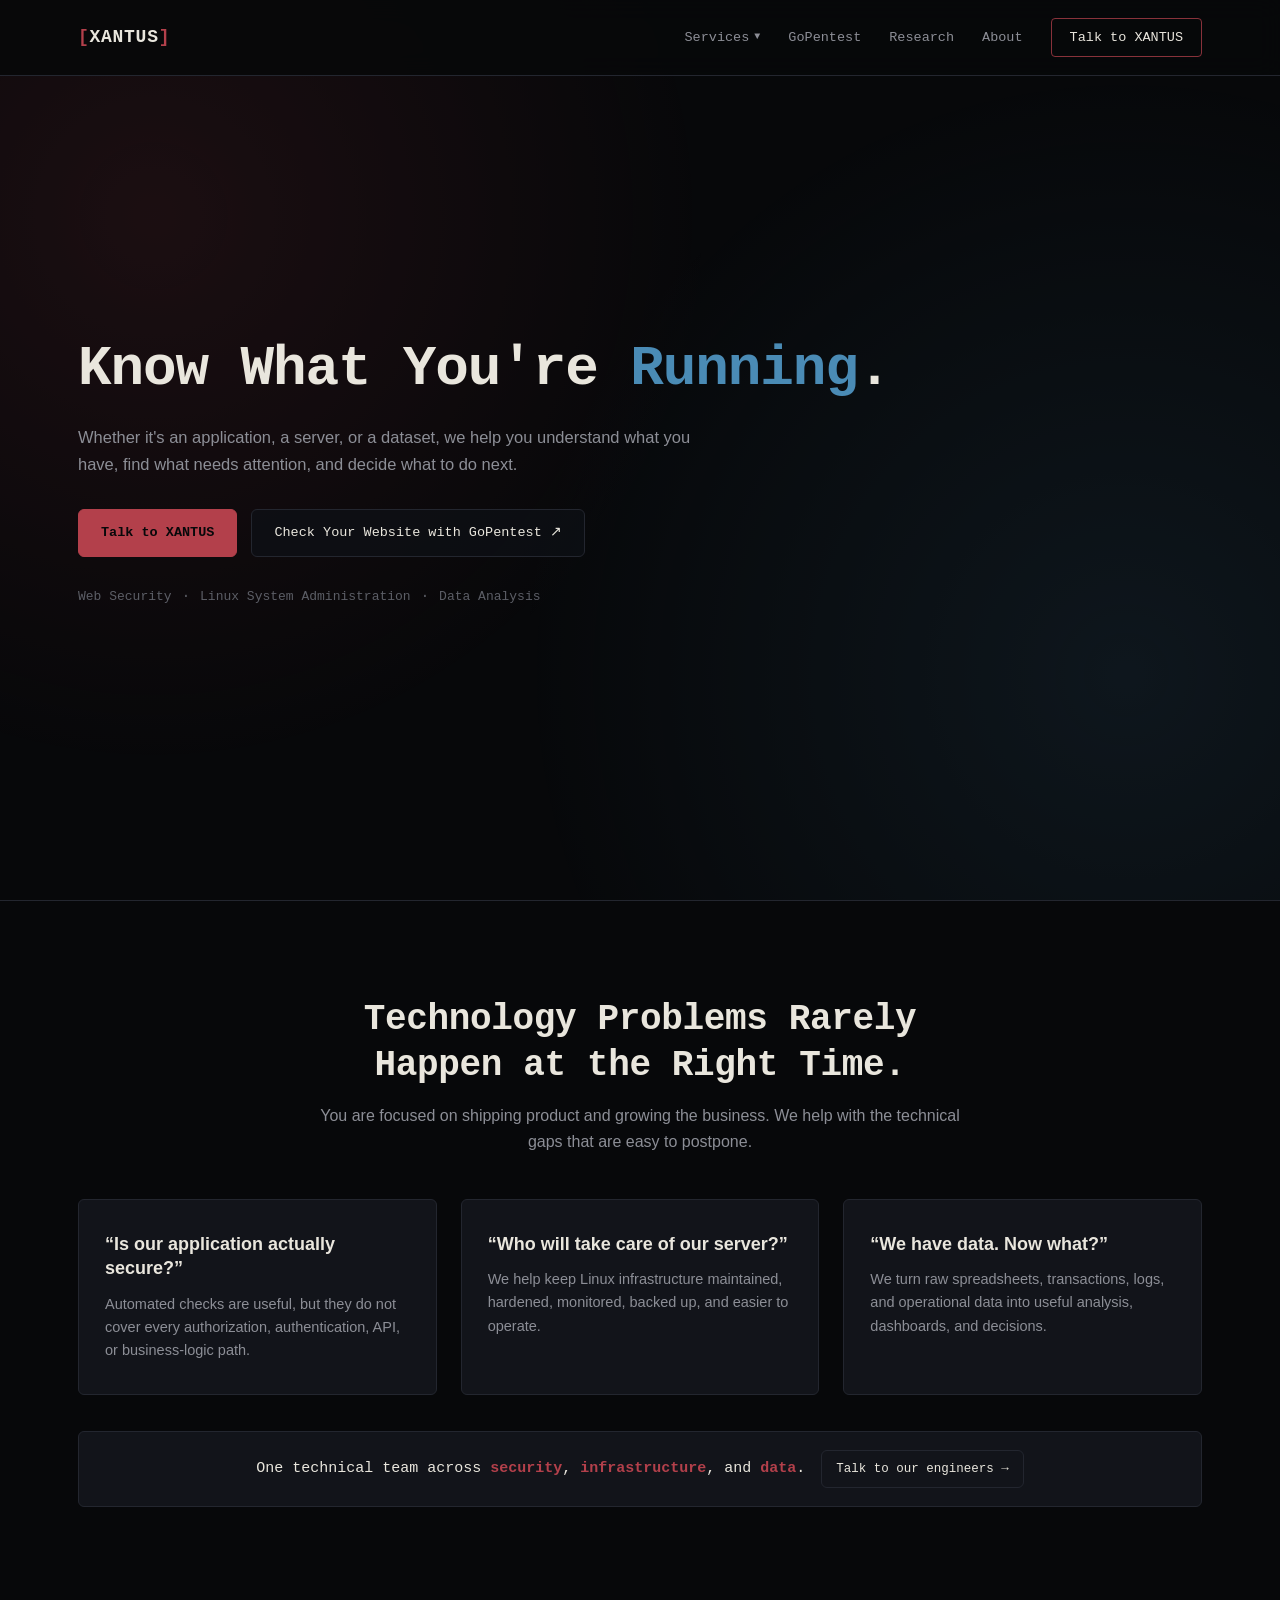
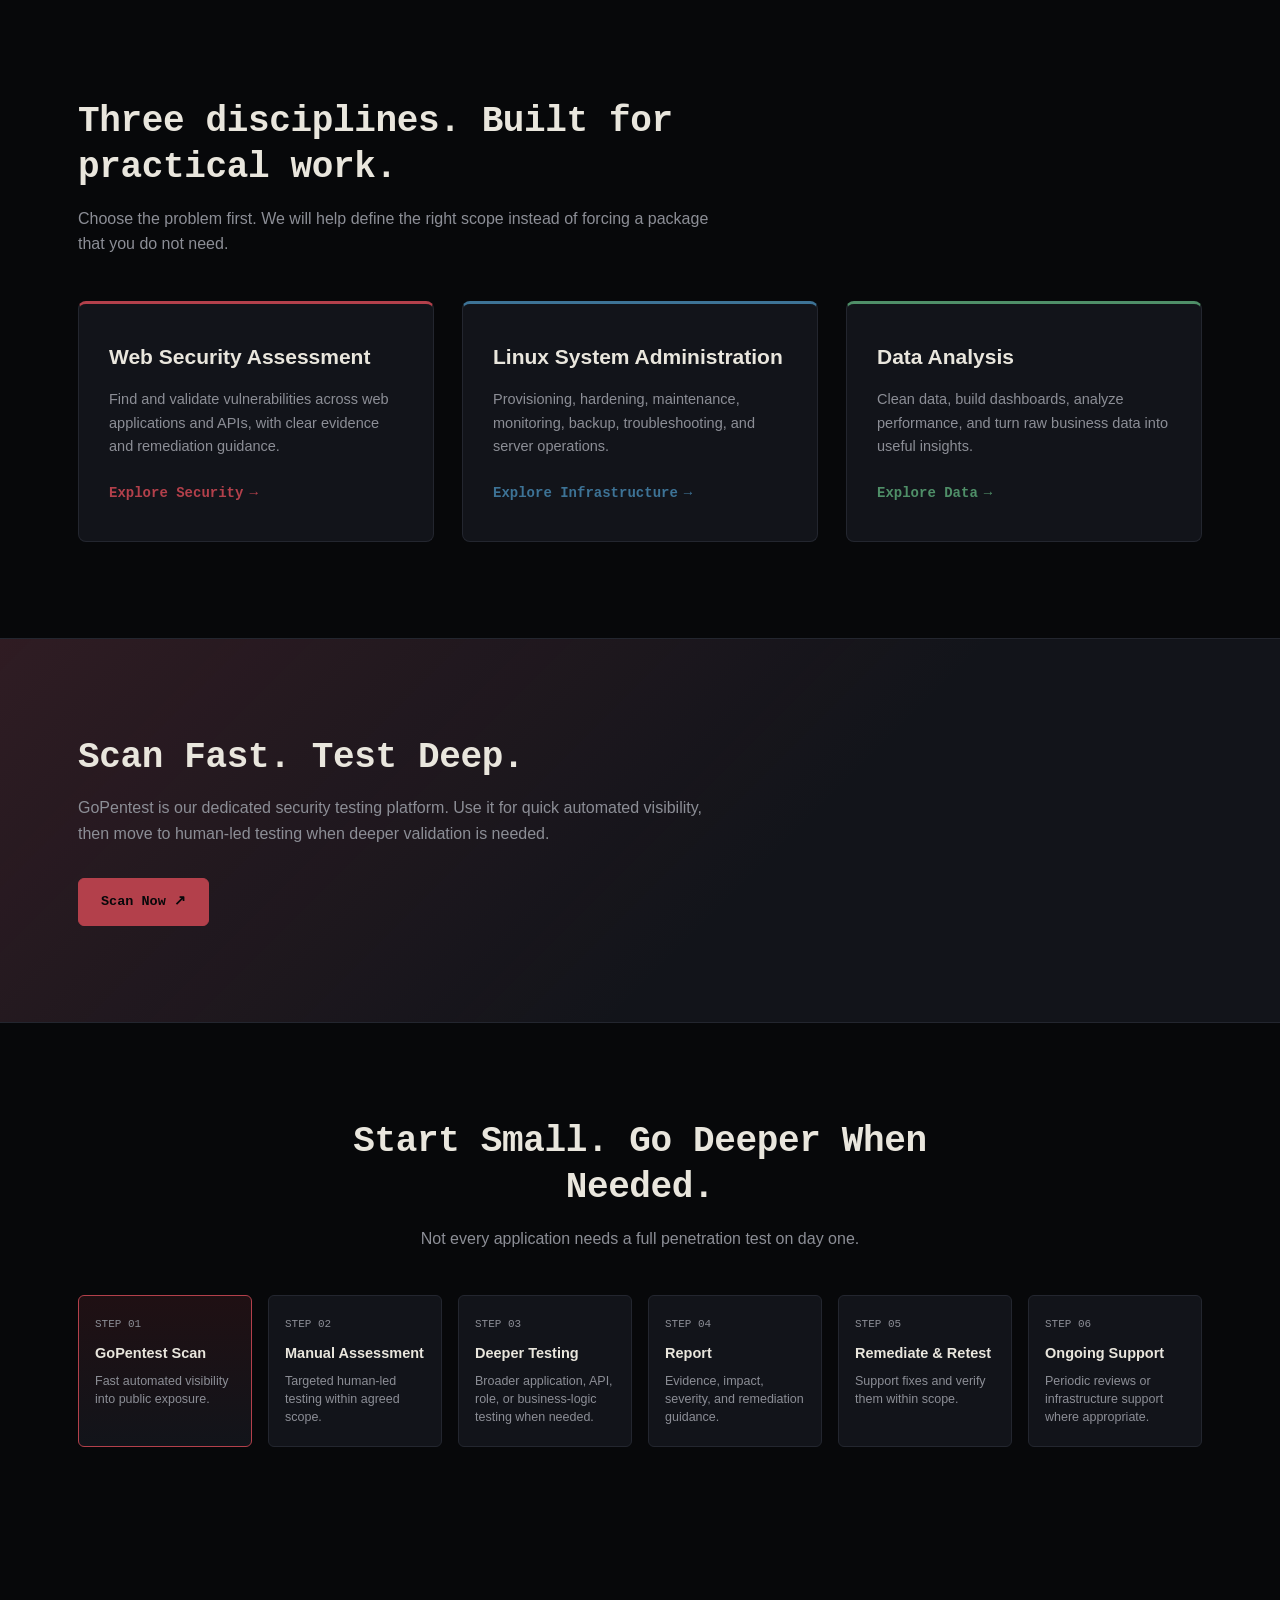
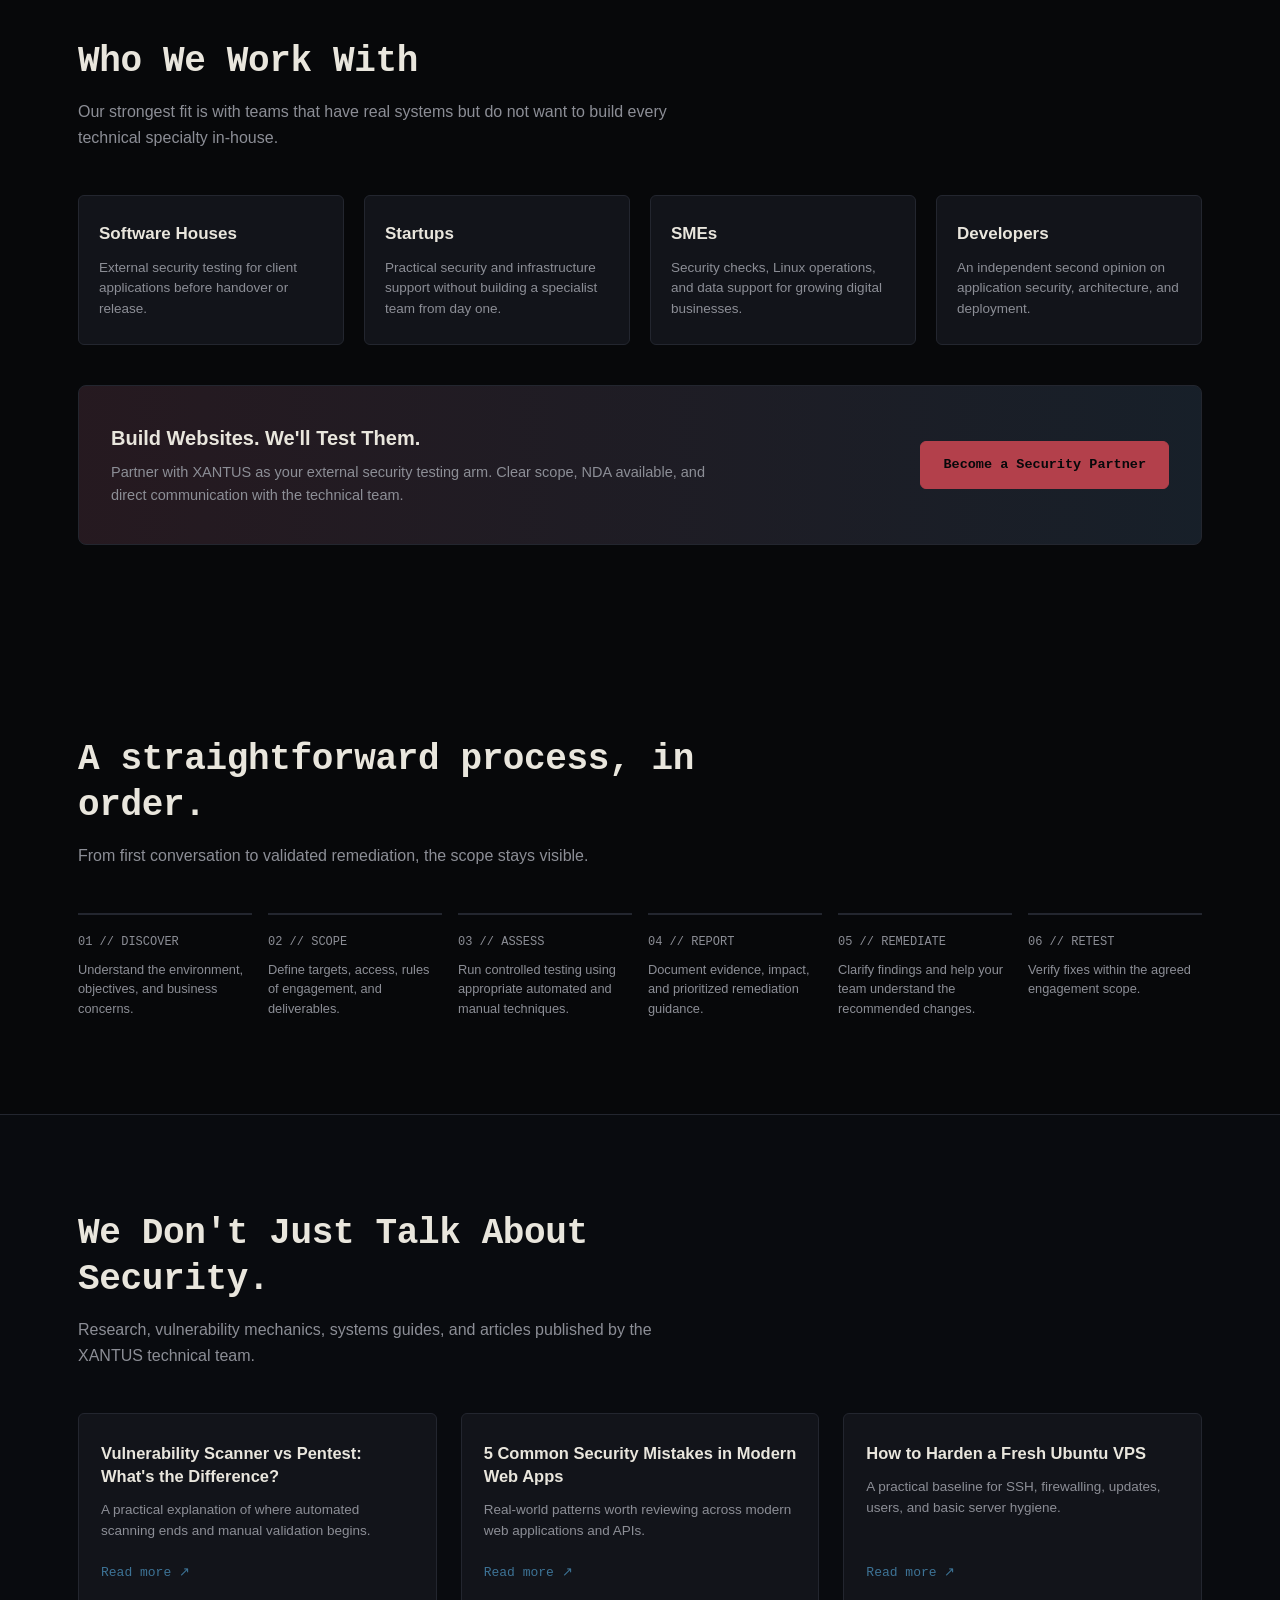
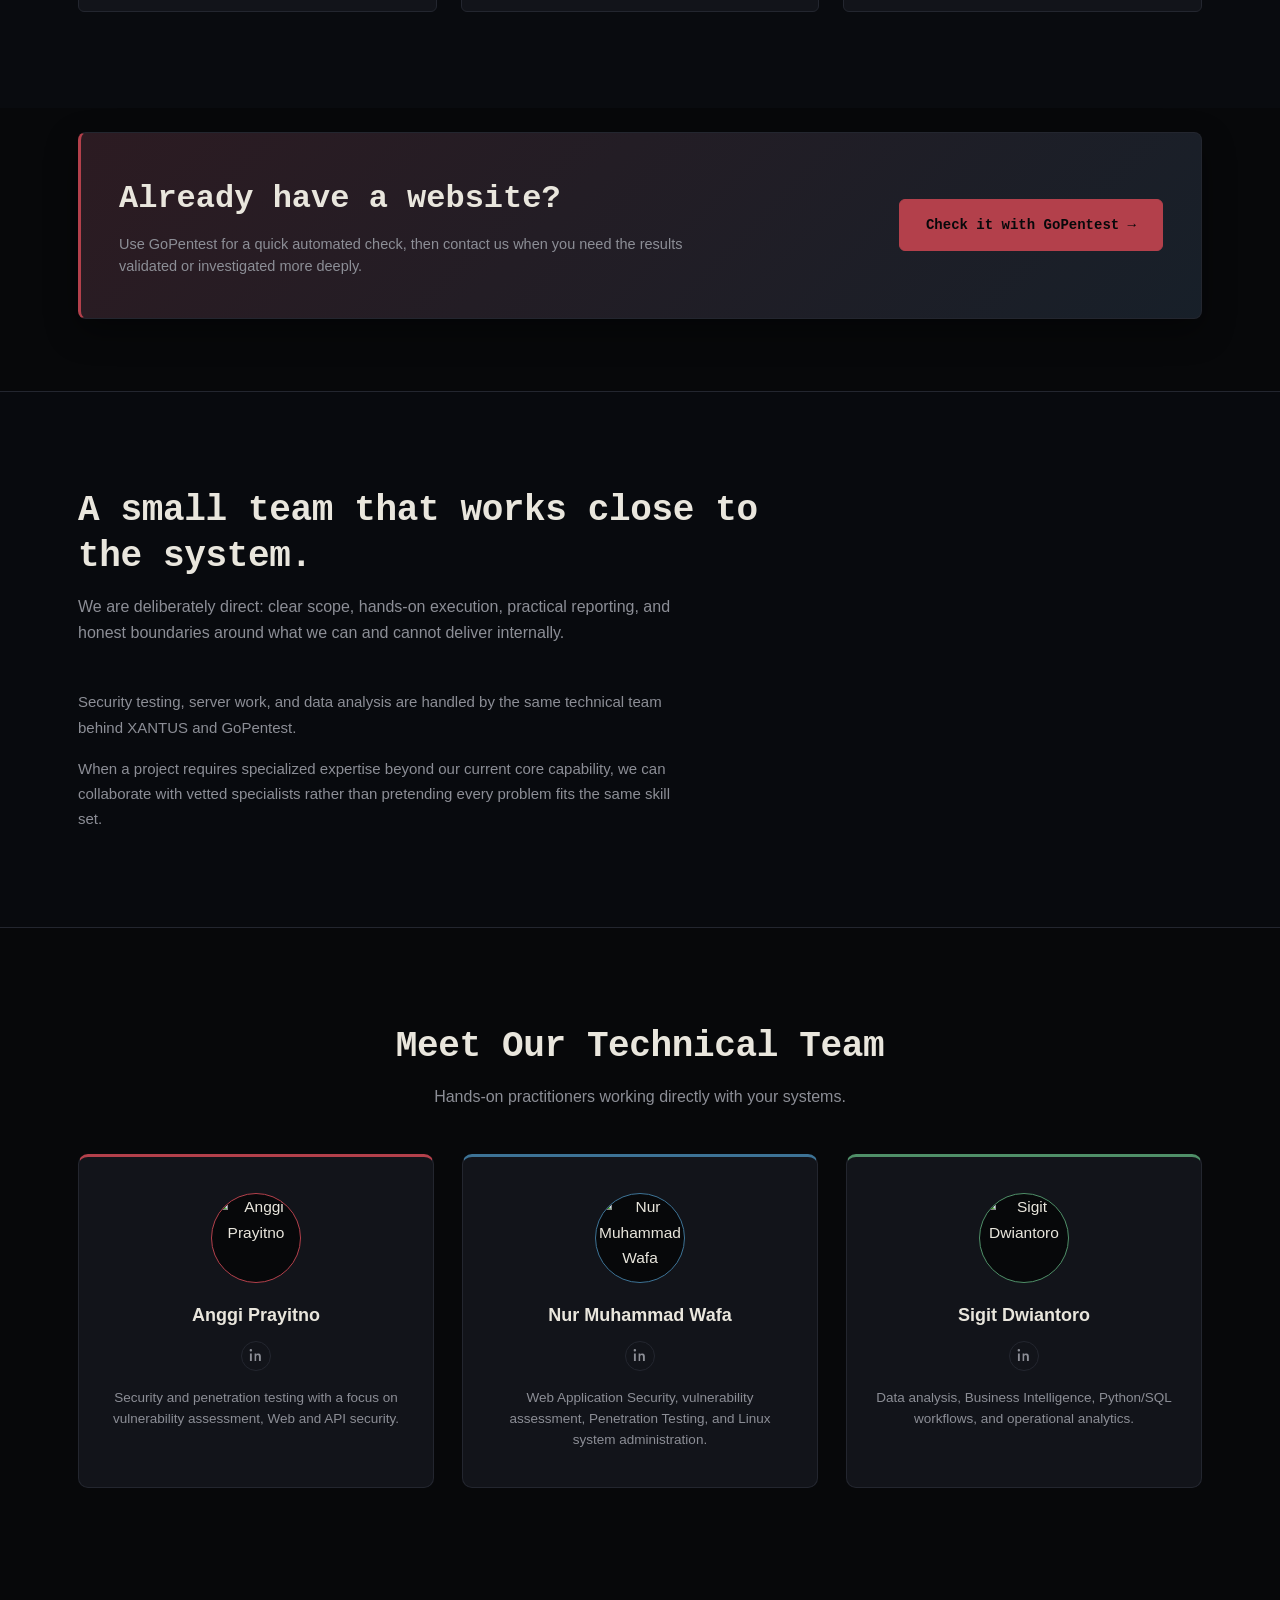
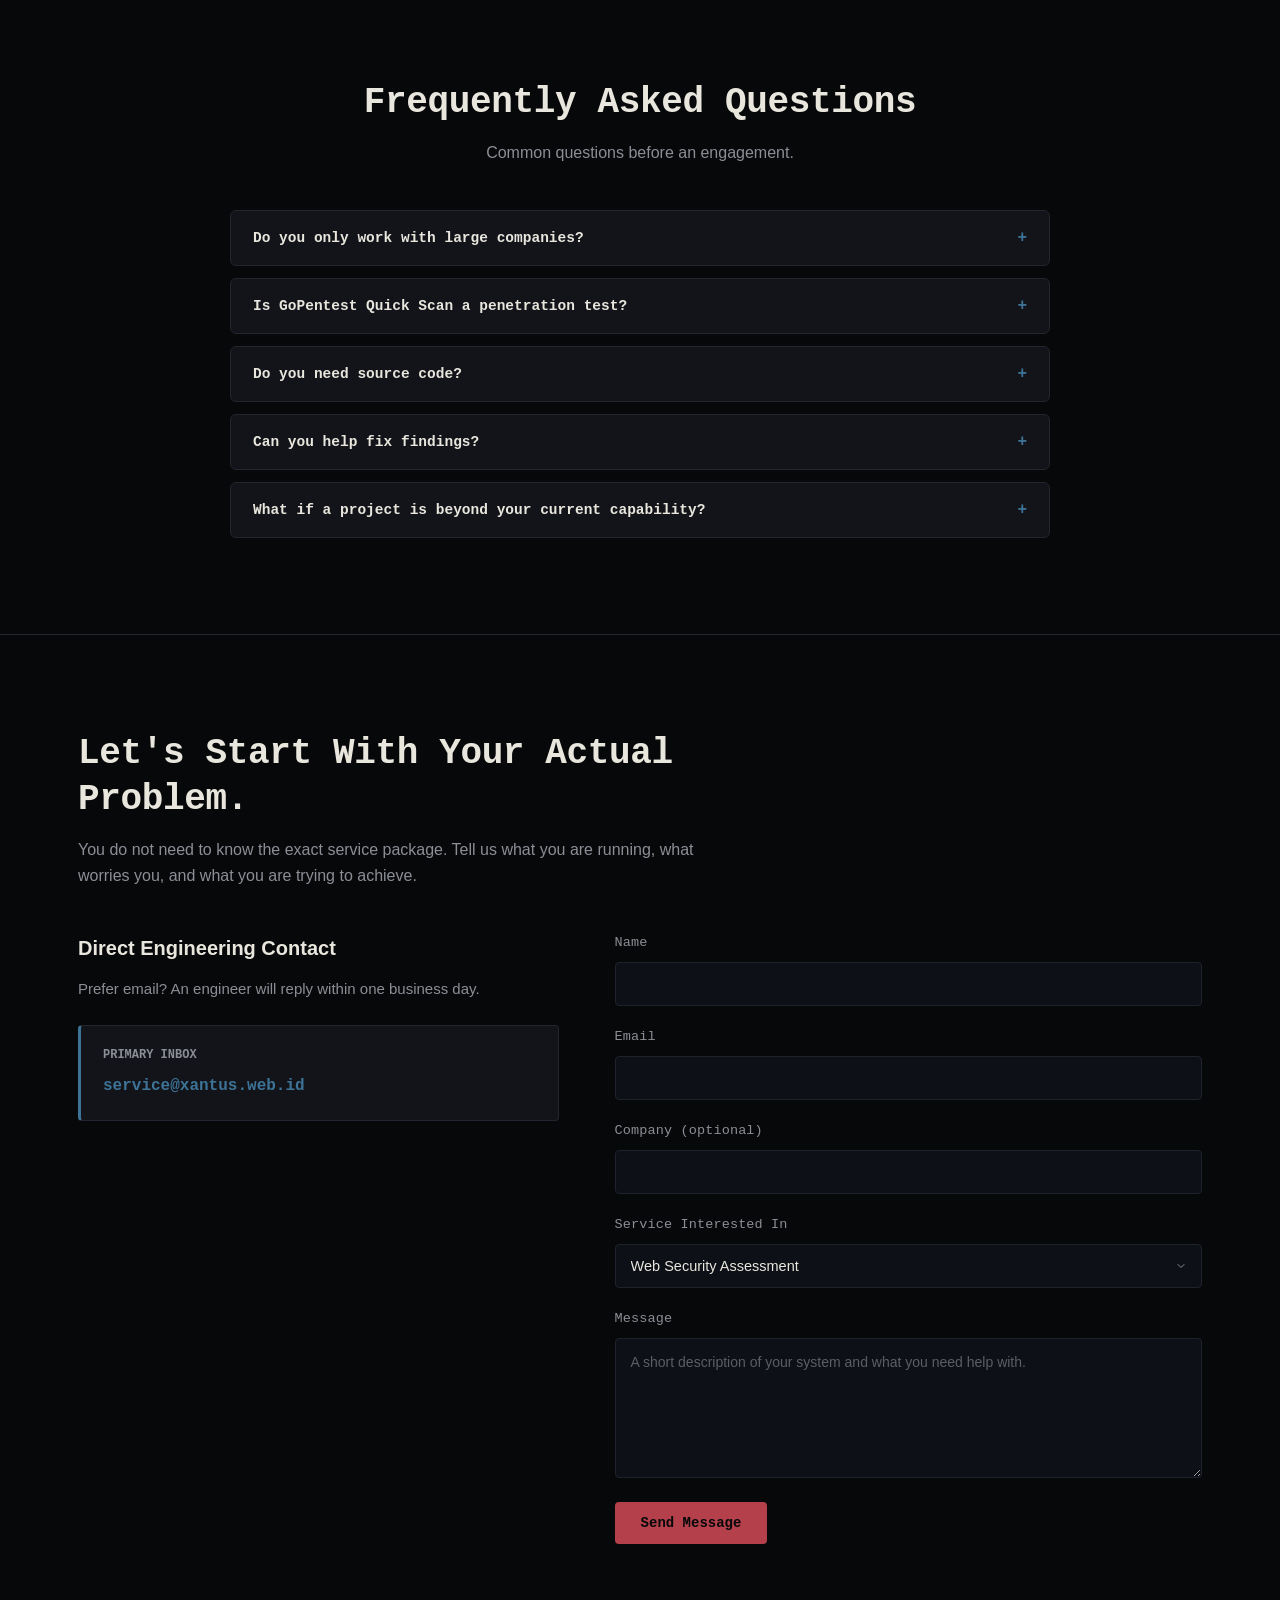
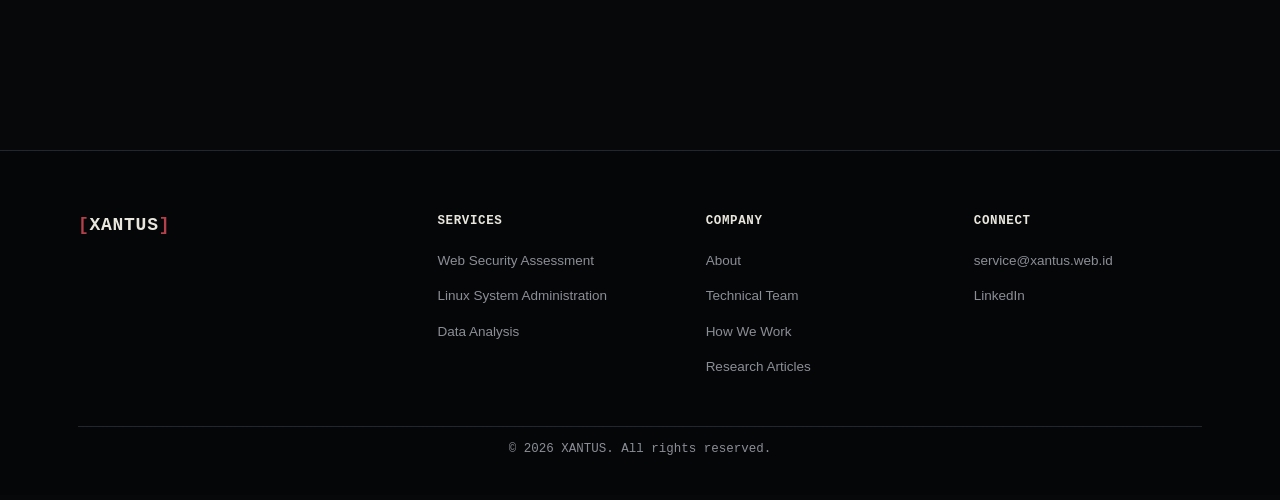
==== commit 95fd5dec: "Fix dropdown link href in index.html" ====
--- a/index.html
+++ b/index.html
@@ -28,8 +28,7 @@
           class="logo-bracket">]</span></a>
       <nav class="nav-links" id="navLinks">
         <div class="nav-item-dropdown" id="navItemDropdown">
-          <a href="#services" class="dropdown-trigger" id="dropdownTrigger" role="button" aria-haspopup="true"
-            aria-expanded="false">
+          <a href="" class="dropdown-trigger" id="dropdownTrigger" role="button" aria-haspopup="true" aria-expanded="false">
             <span>Services</span> <span class="dropdown-chevron">▼</span>
           </a>
           <div class="nav-dropdown" id="servicesDropdown">
--- a/css/style.css
+++ b/css/style.css
@@ -0,0 +1,2112 @@
+:root {
+  --bg: #07080a; /* void — page background */
+  --bg-raised: #12141a; /* cards, terminal, elevated panels */
+  --bg-subtle: #1a1d26; /* chips, hover states */
+  --border: #23262f; /* hairline dividers */
+  --border-focus: #3d4251;
+
+  --red: #b3404b; /* muted crimson — offensive / pentest */
+  --red-soft: rgba(179, 64, 75, 0.14);
+  --red-glow: rgba(179, 64, 75, 0.35);
+
+  --blue: #3d7396; /* muted steel blue — defensive / sysadmin */
+  --blue-soft: rgba(61, 115, 150, 0.14);
+  --blue-glow: rgba(61, 115, 150, 0.35);
+
+  --green: #4f8f68; /* muted forest green — analytical / data */
+  --green-soft: rgba(79, 143, 104, 0.14);
+  --green-glow: rgba(79, 143, 104, 0.35);
+
+  --text: #e9e6dd; /* bone — primary text */
+  --text-dim: #8c8e96; /* mist — secondary text */
+  --text-muted: #5c5e66;
+
+  --mono: "JetBrains Mono", "SFMono-Regular", Menlo, monospace;
+  --sans:
+    "Inter", -apple-system, BlinkMacSystemFont, "Segoe UI", Roboto, sans-serif;
+
+  --container: 1180px;
+  --header-h: 76px;
+  --radius: 6px;
+}
+
+/* Reset & Base */
+*,
+*::before,
+*::after {
+  box-sizing: border-box;
+}
+html {
+  scroll-behavior: smooth;
+}
+body {
+  margin: 0;
+  background: var(--bg);
+  color: var(--text);
+  font-family: var(--sans);
+  font-size: 15.5px;
+  line-height: 1.62;
+  -webkit-font-smoothing: antialiased;
+}
+img,
+svg {
+  display: block;
+  max-width: 100%;
+}
+a {
+  color: inherit;
+  text-decoration: none;
+}
+ul,
+ol {
+  margin: 0;
+  padding: 0;
+  list-style: none;
+}
+h1,
+h2,
+h3,
+h4,
+p {
+  margin: 0;
+}
+button {
+  font-family: inherit;
+  cursor: pointer;
+}
+input,
+textarea,
+select {
+  font-family: var(--sans);
+}
+
+.skip-link {
+  position: absolute;
+  left: -9999px;
+  top: 0;
+  background: var(--red);
+  color: #000;
+  padding: 8px 16px;
+  z-index: 999;
+  font-family: var(--mono);
+  font-weight: 600;
+}
+.skip-link:focus {
+  left: 16px;
+  top: 16px;
+}
+
+:focus-visible {
+  outline: 2px solid var(--blue);
+  outline-offset: 3px;
+}
+
+/* Layout Helpers */
+.container {
+  width: 100%;
+  max-width: var(--container);
+  margin: 0 auto;
+  padding: 0 28px;
+}
+section {
+  padding: 96px 0;
+  position: relative;
+}
+.section-head {
+  max-width: 700px;
+  margin: 0 0 44px;
+}
+.section-head.center {
+  margin-left: auto;
+  margin-right: auto;
+  text-align: center;
+}
+.eyebrow {
+  display: inline-flex;
+  align-items: center;
+  gap: 8px;
+  font-family: var(--mono);
+  font-size: 12.5px;
+  letter-spacing: 0.06em;
+  text-transform: uppercase;
+  color: var(--text-dim);
+  margin-bottom: 14px;
+}
+.eyebrow::before {
+  content: "::";
+  color: var(--red);
+}
+.eyebrow.blue::before {
+  color: var(--blue);
+}
+.eyebrow.green::before {
+  color: var(--green);
+}
+
+.section-head h2 {
+  font-family: var(--mono);
+  font-size: clamp(24px, 3.2vw, 36px);
+  font-weight: 600;
+  line-height: 1.28;
+  letter-spacing: -0.01em;
+}
+.section-desc {
+  color: var(--text-dim);
+  font-size: 16px;
+  margin-top: 14px;
+  max-width: 640px;
+}
+.section-head.center .section-desc {
+  margin-left: auto;
+  margin-right: auto;
+}
+
+/* Buttons */
+.btn {
+  display: inline-flex;
+  align-items: center;
+  justify-content: center;
+  gap: 8px;
+  font-family: var(--mono);
+  font-size: 13.5px;
+  font-weight: 500;
+  padding: 12px 22px;
+  border-radius: var(--radius);
+  border: 1px solid transparent;
+  transition:
+    background 0.18s ease,
+    border-color 0.18s ease,
+    transform 0.15s ease,
+    color 0.18s ease;
+  white-space: nowrap;
+  cursor: pointer;
+}
+.btn:hover {
+  transform: translateY(-1px);
+}
+.btn-primary {
+  background: var(--red);
+  color: #07080a;
+  border-color: var(--red);
+  font-weight: 600;
+}
+.btn-primary:hover {
+  background: #c64955;
+  border-color: #c64955;
+}
+.btn-ghost {
+  background: transparent;
+  color: var(--text);
+  border-color: var(--border);
+}
+.btn-ghost:hover {
+  border-color: var(--blue);
+  color: var(--blue);
+}
+.btn-blue {
+  background: var(--blue);
+  color: #07080a;
+  font-weight: 600;
+}
+.btn-blue:hover {
+  background: #4a8bb5;
+}
+.btn-green {
+  background: var(--green);
+  color: #07080a;
+  font-weight: 600;
+}
+.btn-green:hover {
+  background: #5da77a;
+}
+.btn-sm {
+  padding: 8px 14px;
+  font-size: 12.5px;
+}
+
+/* Collaboration Badge & Link Styles */
+.collab-badge {
+  display: inline-flex;
+  align-items: center;
+  gap: 8px;
+  background: rgba(179, 64, 75, 0.12);
+  border: 1px solid rgba(179, 64, 75, 0.35);
+  border-radius: 4px;
+  padding: 4px 10px;
+  font-family: var(--mono);
+  font-size: 12px;
+  color: var(--text);
+  margin-bottom: 14px;
+  text-decoration: none;
+  transition:
+    border-color 0.2s,
+    background 0.2s;
+}
+.collab-badge:hover {
+  background: rgba(179, 64, 75, 0.22);
+  border-color: var(--red);
+}
+.collab-badge .collab-accent {
+  color: var(--red);
+  font-weight: 700;
+}
+.gopentest-link {
+  color: var(--red);
+  text-decoration: underline;
+  text-underline-offset: 3px;
+  transition: color 0.18s;
+}
+.gopentest-link:hover {
+  color: #e9e6dd;
+}
+
+/* Nav */
+.nav {
+  position: fixed;
+  top: 0;
+  left: 0;
+  right: 0;
+  height: var(--header-h);
+  z-index: 1000;
+  background: rgba(7, 8, 10, 0.88);
+  backdrop-filter: blur(12px);
+  border-bottom: 1px solid var(--border);
+}
+.nav-inner {
+  display: flex;
+  align-items: center;
+  justify-content: space-between;
+  height: 100%;
+}
+.logo {
+  font-family: var(--mono);
+  font-size: 18px;
+  font-weight: 700;
+  letter-spacing: 0.04em;
+  display: flex;
+  align-items: center;
+}
+.logo-bracket {
+  color: var(--red);
+}
+.logo.small {
+  font-size: 15px;
+}
+
+.nav-links {
+  display: flex;
+  align-items: center;
+  gap: 28px;
+  font-family: var(--mono);
+  font-size: 13.5px;
+}
+.nav-links a {
+  color: var(--text-dim);
+  padding: 6px 0;
+  transition: color 0.18s ease;
+  position: relative;
+}
+.nav-links a:hover {
+  color: var(--text);
+}
+.nav-links a.active {
+  color: var(--blue);
+}
+
+/* Dropdown Menu */
+.nav-item-dropdown {
+  position: relative;
+}
+.dropdown-trigger {
+  display: flex;
+  align-items: center;
+  gap: 5px;
+}
+.dropdown-chevron {
+  font-size: 10px;
+  transition: transform 0.2s ease;
+}
+.nav-item-dropdown:hover .dropdown-chevron {
+  transform: rotate(180deg);
+}
+.nav-dropdown {
+  position: absolute;
+  top: calc(100% + 12px);
+  left: -12px;
+  width: 250px;
+  background: var(--bg-raised);
+  border: 1px solid var(--border);
+  border-radius: var(--radius);
+  padding: 8px;
+  box-shadow: 0 16px 36px rgba(0, 0, 0, 0.6);
+  opacity: 0;
+  visibility: hidden;
+  transform: translateY(6px);
+  transition:
+    opacity 0.18s ease,
+    transform 0.18s ease,
+    visibility 0.18s;
+  z-index: 100;
+}
+.nav-item-dropdown:hover .nav-dropdown,
+.nav-item-dropdown:focus-within .nav-dropdown {
+  opacity: 1;
+  visibility: visible;
+  transform: translateY(0);
+}
+.nav-dropdown a {
+  display: block;
+  padding: 8px 12px;
+  border-radius: 4px;
+  font-size: 13px;
+  color: var(--text-dim);
+  transition:
+    background 0.15s,
+    color 0.15s;
+}
+.nav-dropdown a:hover {
+  background: var(--bg-subtle);
+  color: var(--text);
+}
+.nav-dropdown a span {
+  display: block;
+  font-size: 11px;
+  color: var(--text-muted);
+  font-family: var(--sans);
+  margin-top: 2px;
+}
+
+.dropdown-overview-link {
+  border-top: 1px dashed var(--border);
+  margin-top: 4px;
+  padding-top: 8px !important;
+  font-size: 12px !important;
+  color: var(--blue) !important;
+  font-weight: 500;
+}
+
+.nav-cta {
+  background: transparent !important;
+  border: 1px solid rgba(179, 64, 75, 0.75) !important;
+  color: var(--text) !important;
+  padding: 8px 18px !important;
+  border-radius: 4px;
+  font-family: var(--mono);
+  font-size: 13.5px;
+  font-weight: 500;
+  transition:
+    background 0.2s ease,
+    border-color 0.2s ease,
+    color 0.2s ease !important;
+}
+.nav-cta:hover {
+  background: var(--red) !important;
+  border-color: var(--red) !important;
+  color: #07080a !important;
+}
+
+.nav-toggle {
+  display: none;
+  flex-direction: column;
+  gap: 5px;
+  background: none;
+  border: none;
+  padding: 8px;
+}
+.nav-toggle span {
+  width: 22px;
+  height: 2px;
+  background: var(--text);
+  transition:
+    transform 0.2s ease,
+    opacity 0.2s ease;
+}
+.nav-toggle[aria-expanded="true"] span:nth-child(1) {
+  transform: translateY(7px) rotate(45deg);
+}
+.nav-toggle[aria-expanded="true"] span:nth-child(2) {
+  opacity: 0;
+}
+.nav-toggle[aria-expanded="true"] span:nth-child(3) {
+  transform: translateY(-7px) rotate(-45deg);
+}
+
+/* View Management (Router simulation) */
+.page-view {
+  display: block;
+  animation: fadeIn 0.25s ease-out;
+}
+@keyframes fadeIn {
+  from {
+    opacity: 0;
+    transform: translateY(6px);
+  }
+  to {
+    opacity: 1;
+    transform: translateY(0);
+  }
+}
+
+/* ==========================================================================
+   Homepage — Hero
+   ========================================================================== */
+.hero {
+  min-height: 100vh;
+  min-height: 100dvh;
+  padding-top: var(--header-h);
+  padding-bottom: 32px;
+  display: flex;
+  align-items: center;
+  position: relative;
+  overflow: hidden;
+  box-sizing: border-box;
+}
+.hero .container {
+  display: flex;
+  align-items: center;
+  min-height: calc(100vh - var(--header-h) - 32px);
+  min-height: calc(100dvh - var(--header-h) - 32px);
+  padding-top: 20px;
+  padding-bottom: 20px;
+}
+.hero-bg {
+  position: absolute;
+  inset: 0;
+  z-index: -1;
+  background:
+    radial-gradient(
+      circle at 12% 24%,
+      rgba(179, 64, 75, 0.22),
+      transparent 42%
+    ),
+    radial-gradient(
+      circle at 88% 75%,
+      rgba(61, 115, 150, 0.25),
+      transparent 46%
+    );
+  opacity: 0.55;
+}
+.hero-grid {
+  display: block;
+  max-width: 860px;
+}
+.hero-content h1 {
+  font-family: var(--mono);
+  font-size: clamp(34px, 4.8vw, 56px);
+  line-height: 1.18;
+  font-weight: 700;
+  letter-spacing: -0.02em;
+  margin-bottom: 22px;
+  color: var(--text);
+}
+.accent-blue {
+  color: #4a8bb5;
+}
+.hero-lead {
+  color: var(--text-dim);
+  font-size: 16.5px;
+  line-height: 1.62;
+  max-width: 620px;
+  margin-bottom: 32px;
+}
+.hero-actions {
+  display: flex;
+  gap: 14px;
+  flex-wrap: wrap;
+  align-items: center;
+  margin-bottom: 28px;
+}
+.hero-actions .btn-primary {
+  background: var(--red);
+  color: #07080a;
+  border-color: var(--red);
+  font-weight: 600;
+}
+.hero-actions .btn-primary:hover {
+  background: #c64955;
+  border-color: #c64955;
+}
+.hero-actions .btn-ghost {
+  background: rgba(14, 16, 22, 0.7);
+  border: 1px solid var(--border);
+  color: var(--text);
+  font-family: var(--mono);
+  font-size: 13.5px;
+}
+.hero-actions .btn-ghost:hover {
+  border-color: #4a8bb5;
+  color: #ffffff;
+}
+.hero-microcopy {
+  font-family: var(--mono);
+  font-size: 13px;
+  color: var(--text-muted);
+  display: flex;
+  align-items: center;
+  gap: 10px;
+  flex-wrap: wrap;
+}
+.hero-microcopy .dot {
+  color: var(--text-muted);
+  font-size: 14px;
+}
+
+/* ==========================================================================
+   Trust Bar / Proof
+   ========================================================================== */
+.trust-bar {
+  padding: 28px 0;
+  border-top: 1px solid var(--border);
+  border-bottom: 1px solid var(--border);
+  background: #090b0f;
+}
+.trust-items {
+  display: flex;
+  justify-content: space-between;
+  align-items: center;
+  flex-wrap: wrap;
+  gap: 20px 24px;
+}
+.trust-item {
+  display: flex;
+  align-items: center;
+  gap: 10px;
+  font-family: var(--mono);
+  font-size: 13px;
+  color: var(--text-dim);
+}
+.trust-icon {
+  color: var(--red);
+  font-weight: bold;
+}
+.trust-item.blue .trust-icon {
+  color: var(--blue);
+}
+.trust-item.green .trust-icon {
+  color: var(--green);
+}
+
+/* ==========================================================================
+   Problem Section
+   ========================================================================== */
+.problems-grid {
+  display: grid;
+  grid-template-columns: repeat(3, 1fr);
+  gap: 24px;
+  margin-top: 40px;
+}
+.problem-card {
+  background: var(--bg-raised);
+  border: 1px solid var(--border);
+  border-radius: var(--radius);
+  padding: 32px 26px;
+  position: relative;
+  transition: border-color 0.2s;
+}
+.problem-card:hover {
+  border-color: var(--border-focus);
+}
+.problem-icon {
+  font-family: var(--mono);
+  font-size: 12px;
+  color: var(--red);
+  margin-bottom: 16px;
+  display: block;
+}
+.problem-card h3 {
+  font-size: 18px;
+  font-weight: 600;
+  margin-bottom: 12px;
+  line-height: 1.35;
+}
+.problem-card p {
+  color: var(--text-dim);
+  font-size: 14.5px;
+  line-height: 1.6;
+}
+.problem-bridge {
+  margin-top: 36px;
+  text-align: center;
+  font-family: var(--mono);
+  font-size: 15px;
+  color: var(--text);
+  background: var(--bg-raised);
+  padding: 18px 24px;
+  border-radius: var(--radius);
+  border: 1px solid var(--border);
+  display: flex;
+  align-items: center;
+  justify-content: center;
+  gap: 16px;
+  flex-wrap: wrap;
+}
+.problem-bridge strong {
+  color: var(--red);
+}
+
+/* ==========================================================================
+   Three Core Services (Homepage Cards)
+   ========================================================================== */
+.services-triad {
+  display: grid;
+  grid-template-columns: repeat(3, 1fr);
+  gap: 28px;
+}
+.service-summary-card {
+  background: var(--bg-raised);
+  border: 1px solid var(--border);
+  border-radius: 8px;
+  padding: 36px 30px;
+  display: flex;
+  flex-direction: column;
+  justify-content: space-between;
+  position: relative;
+  transition:
+    transform 0.2s,
+    border-color 0.2s;
+}
+.service-summary-card:hover {
+  transform: translateY(-2px);
+}
+.card-secure {
+  border-top: 3px solid var(--red);
+}
+.card-run {
+  border-top: 3px solid var(--blue);
+}
+.card-understand {
+  border-top: 3px solid var(--green);
+}
+
+.card-label {
+  font-family: var(--mono);
+  font-size: 12px;
+  letter-spacing: 0.08em;
+  font-weight: 700;
+  margin-bottom: 12px;
+  display: block;
+}
+.card-secure .card-label {
+  color: var(--red);
+}
+.card-run .card-label {
+  color: var(--blue);
+}
+.card-understand .card-label {
+  color: var(--green);
+}
+
+.service-summary-card h3 {
+  font-size: 21px;
+  font-weight: 600;
+  margin-bottom: 14px;
+}
+.service-summary-card p {
+  color: var(--text-dim);
+  font-size: 14.5px;
+  margin-bottom: 24px;
+  line-height: 1.6;
+}
+.service-features-mini {
+  margin-bottom: 28px;
+}
+.service-features-mini li {
+  font-family: var(--mono);
+  font-size: 13px;
+  color: var(--text-dim);
+  padding: 6px 0;
+  border-bottom: 1px dashed rgba(255, 255, 255, 0.05);
+  display: flex;
+  align-items: center;
+  gap: 8px;
+}
+.service-cta-link {
+  font-family: var(--mono);
+  font-size: 14px;
+  font-weight: 600;
+  display: inline-flex;
+  align-items: center;
+  gap: 6px;
+  transition: gap 0.2s;
+}
+.card-secure .service-cta-link {
+  color: var(--red);
+}
+.card-run .service-cta-link {
+  color: var(--blue);
+}
+.card-understand .service-cta-link {
+  color: var(--green);
+}
+.service-summary-card:hover .service-cta-link {
+  gap: 10px;
+}
+
+/* ==========================================================================
+   Flagship Security Section ("Don't Just Scan. Understand.")
+   ========================================================================== */
+.security-spotlight {
+  background:
+    linear-gradient(135deg, rgba(179, 64, 75, 0.18) 0%, transparent 60%),
+    var(--bg-raised);
+  border-top: 1px solid var(--border);
+  border-bottom: 1px solid var(--border);
+}
+.snapshot-notice {
+  font-family: var(--mono);
+  font-size: 13px;
+  color: var(--text-dim);
+  background: var(--bg);
+  padding: 14px 18px;
+  border-radius: 4px;
+  border-left: 3px solid var(--red);
+  line-height: 1.6;
+}
+
+/* ==========================================================================
+   "Start Small" Progression
+   ========================================================================== */
+.stepper-horizontal {
+  display: grid;
+  grid-template-columns: repeat(6, 1fr);
+  gap: 16px;
+  margin-top: 40px;
+  position: relative;
+}
+.step-item {
+  background: var(--bg-raised);
+  border: 1px solid var(--border);
+  border-radius: var(--radius);
+  padding: 20px 16px;
+  display: flex;
+  flex-direction: column;
+}
+.step-item:first-child {
+  border-color: var(--red);
+  background: linear-gradient(
+    180deg,
+    var(--red-soft) 0%,
+    var(--bg-raised) 100%
+  );
+}
+.step-index {
+  font-family: var(--mono);
+  font-size: 11px;
+  color: var(--text-dim);
+  margin-bottom: 8px;
+}
+.step-item h4 {
+  font-size: 14.5px;
+  font-weight: 600;
+  margin-bottom: 6px;
+}
+.step-item p {
+  font-size: 12.5px;
+  color: var(--text-dim);
+  line-height: 1.45;
+}
+
+/* ==========================================================================
+   Pricing Section
+   ========================================================================== */
+.pricing-grid {
+  display: grid;
+  grid-template-columns: repeat(4, 1fr);
+  gap: 20px;
+  margin-top: 40px;
+}
+.pricing-card {
+  background: var(--bg-raised);
+  border: 1px solid var(--border);
+  border-radius: 8px;
+  padding: 30px 22px;
+  display: flex;
+  flex-direction: column;
+  justify-content: space-between;
+  position: relative;
+}
+.pricing-card.featured {
+  border-color: var(--red);
+  box-shadow: 0 0 25px rgba(179, 64, 75, 0.15);
+}
+.featured-badge {
+  position: absolute;
+  top: -11px;
+  right: 18px;
+  background: var(--red);
+  color: #07080a;
+  font-family: var(--mono);
+  font-size: 11px;
+  font-weight: 700;
+  padding: 2px 8px;
+  border-radius: 3px;
+}
+.pricing-header h3 {
+  font-size: 17px;
+  font-weight: 600;
+  margin-bottom: 8px;
+}
+.pricing-price {
+  font-family: var(--mono);
+  font-size: 26px;
+  font-weight: 700;
+  color: var(--text);
+  margin: 14px 0 8px;
+}
+.pricing-price small {
+  font-size: 13px;
+  color: var(--text-dim);
+  font-weight: 400;
+}
+.pricing-desc {
+  font-size: 13px;
+  color: var(--text-dim);
+  margin-bottom: 20px;
+  min-height: 48px;
+}
+.pricing-card .btn {
+  width: 100%;
+  margin-top: 18px;
+}
+.pricing-note {
+  margin-top: 24px;
+  font-family: var(--mono);
+  font-size: 12px;
+  color: var(--text-dim);
+  text-align: center;
+}
+
+/* ==========================================================================
+   Who We Help + Partner Banner
+   ========================================================================== */
+.audiences-grid {
+  display: grid;
+  grid-template-columns: repeat(4, 1fr);
+  gap: 20px;
+  margin-top: 36px;
+}
+.audience-card {
+  background: var(--bg-raised);
+  border: 1px solid var(--border);
+  border-radius: var(--radius);
+  padding: 24px 20px;
+}
+.audience-card h3 {
+  font-size: 17px;
+  font-weight: 600;
+  margin-bottom: 10px;
+  color: var(--text);
+}
+.audience-card p {
+  color: var(--text-dim);
+  font-size: 13.5px;
+  line-height: 1.55;
+}
+
+.partner-banner {
+  margin-top: 40px;
+  background:
+    linear-gradient(90deg, rgba(179, 64, 75, 0.12), rgba(61, 115, 150, 0.12)),
+    var(--bg-raised);
+  border: 1px solid var(--border);
+  border-radius: 8px;
+  padding: 36px 32px;
+  display: flex;
+  align-items: center;
+  justify-content: space-between;
+  gap: 28px;
+  flex-wrap: wrap;
+}
+.partner-text h3 {
+  font-size: 20px;
+  font-weight: 600;
+  margin-bottom: 6px;
+}
+.partner-text p {
+  color: var(--text-dim);
+  font-size: 14.5px;
+  max-width: 600px;
+}
+
+/* ==========================================================================
+   Why XANTUS
+   ========================================================================== */
+.pillars-grid {
+  display: grid;
+  grid-template-columns: repeat(5, 1fr);
+  gap: 16px;
+  margin-top: 36px;
+}
+.pillar-card {
+  background: var(--bg-raised);
+  border: 1px solid var(--border);
+  border-radius: var(--radius);
+  padding: 24px 18px;
+}
+.pillar-tag {
+  font-family: var(--mono);
+  font-size: 11px;
+  color: var(--blue);
+  margin-bottom: 8px;
+  display: block;
+}
+.pillar-card h3 {
+  font-size: 16px;
+  font-weight: 600;
+  margin-bottom: 10px;
+}
+.pillar-card p {
+  color: var(--text-dim);
+  font-size: 13px;
+  line-height: 1.5;
+}
+
+/* ==========================================================================
+   How We Work (6 Steps)
+   ========================================================================== */
+.steps-six {
+  display: grid;
+  grid-template-columns: repeat(6, 1fr);
+  gap: 16px;
+  margin-top: 36px;
+}
+.step-six-card {
+  border-top: 2px solid var(--border);
+  padding-top: 18px;
+}
+.step-six-card:hover {
+  border-color: var(--blue);
+}
+.step-num-six {
+  font-family: var(--mono);
+  font-size: 12px;
+  color: var(--text-dim);
+  margin-bottom: 8px;
+  display: block;
+}
+.step-six-card h3 {
+  font-size: 15px;
+  font-weight: 600;
+  margin-bottom: 8px;
+}
+.step-six-card p {
+  color: var(--text-dim);
+  font-size: 12.8px;
+  line-height: 1.5;
+}
+
+/* ==========================================================================
+   Sample Finding Card
+   ========================================================================== */
+.sample-finding-container {
+  max-width: 820px;
+  margin: 40px auto 0;
+  background: var(--bg-raised);
+  border: 1px solid var(--border);
+  border-radius: 8px;
+  overflow: hidden;
+  box-shadow: 0 16px 40px rgba(0, 0, 0, 0.5);
+}
+.finding-header {
+  padding: 16px 24px;
+  background: #0d1017;
+  border-bottom: 1px solid var(--border);
+  display: flex;
+  justify-content: space-between;
+  align-items: center;
+  flex-wrap: wrap;
+  gap: 12px;
+}
+.finding-title-group {
+  display: flex;
+  align-items: center;
+  gap: 12px;
+}
+.badge-severity {
+  font-family: var(--mono);
+  font-size: 11px;
+  font-weight: 700;
+  padding: 3px 8px;
+  border-radius: 3px;
+  letter-spacing: 0.05em;
+}
+.badge-high {
+  background: var(--red);
+  color: #07080a;
+}
+.badge-medium {
+  background: #cf893c;
+  color: #07080a;
+}
+.badge-low {
+  background: var(--blue);
+  color: #07080a;
+}
+.finding-id {
+  font-family: var(--mono);
+  font-size: 13px;
+  color: var(--text-dim);
+}
+.finding-status {
+  font-family: var(--mono);
+  font-size: 12px;
+  color: #6fa37e;
+  border: 1px solid rgba(111, 163, 126, 0.3);
+  padding: 2px 8px;
+  border-radius: 3px;
+}
+.finding-body {
+  padding: 28px;
+  display: flex;
+  flex-direction: column;
+  gap: 20px;
+}
+.finding-row h4 {
+  font-family: var(--mono);
+  font-size: 12px;
+  color: var(--text-dim);
+  text-transform: uppercase;
+  letter-spacing: 0.04em;
+  margin-bottom: 6px;
+}
+.finding-row p {
+  font-size: 14.5px;
+  color: var(--text);
+  line-height: 1.55;
+}
+.finding-code {
+  background: #08090c;
+  border: 1px solid var(--border);
+  padding: 10px 14px;
+  border-radius: 4px;
+  font-family: var(--mono);
+  font-size: 13px;
+  color: var(--text);
+  overflow-x: auto;
+}
+
+/* ==========================================================================
+   Case Studies / Selected Work
+   ========================================================================== */
+.case-studies-grid {
+  display: grid;
+  grid-template-columns: repeat(2, 1fr);
+  gap: 28px;
+  margin-top: 40px;
+}
+.case-card {
+  background: var(--bg-raised);
+  border: 1px solid var(--border);
+  border-radius: 8px;
+  padding: 32px 26px;
+}
+.case-card h3 {
+  font-size: 18px;
+  font-weight: 600;
+  margin-bottom: 16px;
+}
+.case-dl {
+  display: flex;
+  flex-direction: column;
+  gap: 14px;
+}
+.case-item dt {
+  font-family: var(--mono);
+  font-size: 11.5px;
+  color: var(--text-dim);
+  text-transform: uppercase;
+  letter-spacing: 0.05em;
+  margin-bottom: 4px;
+}
+.case-item dd {
+  margin: 0;
+  font-size: 14px;
+  color: var(--text);
+}
+
+/* ==========================================================================
+   Technical Research / Content
+   ========================================================================== */
+.research-grid {
+  display: grid;
+  grid-template-columns: repeat(3, 1fr);
+  gap: 24px;
+  margin-top: 36px;
+}
+.research-card {
+  background: var(--bg-raised);
+  border: 1px solid var(--border);
+  border-radius: var(--radius);
+  padding: 28px 22px;
+  display: flex;
+  flex-direction: column;
+  justify-content: space-between;
+  transition: border-color 0.2s;
+}
+.research-card:hover {
+  border-color: var(--blue);
+}
+.research-tag {
+  font-family: var(--mono);
+  font-size: 11.5px;
+  color: var(--red);
+  margin-bottom: 10px;
+  display: block;
+}
+.research-card h3 {
+  font-size: 16.5px;
+  font-weight: 600;
+  line-height: 1.4;
+  margin-bottom: 12px;
+}
+.research-card p {
+  color: var(--text-dim);
+  font-size: 13.5px;
+  line-height: 1.55;
+  margin-bottom: 20px;
+}
+.research-read {
+  font-family: var(--mono);
+  font-size: 13px;
+  color: var(--blue);
+  display: inline-flex;
+  align-items: center;
+  gap: 6px;
+}
+
+/* ==========================================================================
+   Security Snapshot Banner & Form
+   ========================================================================== */
+.snapshot-section {
+  background:
+    linear-gradient(135deg, rgba(179, 64, 75, 0.18) 0%, transparent 60%),
+    var(--bg-raised);
+  border-top: 1px solid var(--border);
+  border-bottom: 1px solid var(--border);
+}
+.snapshot-grid {
+  display: grid;
+  grid-template-columns: 1fr 1.1fr;
+  gap: 56px;
+  align-items: center;
+}
+.snapshot-info h2 {
+  font-family: var(--mono);
+  font-size: clamp(24px, 3.2vw, 34px);
+  line-height: 1.3;
+  font-weight: 700;
+  margin-bottom: 16px;
+}
+.snapshot-info p {
+  color: var(--text-dim);
+  font-size: 15.5px;
+  margin-bottom: 20px;
+}
+.snapshot-notice {
+  font-family: var(--mono);
+  font-size: 12px;
+  color: var(--text-dim);
+  background: var(--bg);
+  padding: 12px 16px;
+  border-radius: 4px;
+  border-left: 2px solid var(--red);
+}
+
+/* Form Styles */
+.form-box {
+  background: var(--bg);
+  border: 1px solid var(--border);
+  border-radius: 8px;
+  padding: 32px 28px;
+}
+.form-row {
+  display: flex;
+  flex-direction: column;
+  gap: 6px;
+  margin-bottom: 18px;
+}
+.form-row.two-cols {
+  display: grid;
+  grid-template-columns: 1fr 1fr;
+  gap: 14px;
+}
+.form-row label {
+  font-family: var(--mono);
+  font-size: 12.5px;
+  color: var(--text-dim);
+}
+.form-row input,
+.form-row textarea,
+.form-row select {
+  background: var(--bg-raised);
+  border: 1px solid var(--border);
+  color: var(--text);
+  padding: 11px 14px;
+  border-radius: 4px;
+  font-size: 14px;
+  transition: border-color 0.18s;
+}
+.form-row input:focus,
+.form-row textarea:focus,
+.form-row select:focus {
+  border-color: var(--blue);
+  outline: none;
+}
+.checkbox-row {
+  display: flex;
+  align-items: flex-start;
+  gap: 10px;
+  margin-bottom: 20px;
+}
+.checkbox-row input {
+  margin-top: 4px;
+  cursor: pointer;
+}
+.checkbox-row label {
+  font-size: 12.5px;
+  color: var(--text-dim);
+  cursor: pointer;
+  line-height: 1.45;
+}
+
+/* Dedicated Clean Contact Form */
+.contact-form {
+  display: flex;
+  flex-direction: column;
+  gap: 20px;
+  width: 100%;
+}
+.contact-form .form-group {
+  display: flex;
+  flex-direction: column;
+  gap: 8px;
+}
+.contact-form label {
+  font-family: var(--mono);
+  font-size: 13.5px;
+  color: #8c8e96;
+  font-weight: 400;
+  letter-spacing: 0.01em;
+}
+.contact-form input,
+.contact-form select,
+.contact-form textarea {
+  background: #0d1016;
+  border: 1px solid #1e222d;
+  color: var(--text);
+  padding: 13px 15px;
+  border-radius: 4px;
+  font-size: 14.5px;
+  font-family: var(--sans);
+  width: 100%;
+  box-sizing: border-box;
+  transition: border-color 0.18s ease;
+}
+.contact-form select {
+  appearance: none;
+  background-image: url("data:image/svg+xml,%3Csvg xmlns='http://www.w3.org/2000/svg' width='12' height='12' viewBox='0 0 24 24' fill='none' stroke='%238c8e96' stroke-width='2' stroke-linecap='round' stroke-linejoin='round'%3E%3Cpolyline points='6 9 12 15 18 9'%3E%3C/polyline%3E%3C/svg%3E");
+  background-repeat: no-repeat;
+  background-position: right 14px center;
+  padding-right: 36px;
+  cursor: pointer;
+}
+.contact-form input:focus,
+.contact-form select:focus,
+.contact-form textarea:focus {
+  border-color: var(--blue);
+  outline: none;
+}
+.contact-form textarea {
+  resize: vertical;
+  min-height: 120px;
+  line-height: 1.55;
+}
+.contact-form textarea::placeholder {
+  color: #5c5e66;
+  font-size: 14px;
+}
+.contact-form .btn-submit {
+  align-self: flex-start;
+  margin-top: 4px;
+  background: var(--red);
+  color: #07080a;
+  border: none;
+  font-family: var(--mono);
+  font-weight: 600;
+  font-size: 14px;
+  padding: 13px 26px;
+  border-radius: 4px;
+  transition:
+    background 0.18s ease,
+    transform 0.15s ease;
+}
+.contact-form .btn-submit:hover {
+  background: #c64955;
+  transform: translateY(-1px);
+}
+@media (max-width: 480px) {
+  .contact-form .btn-submit {
+    width: 100%;
+  }
+}
+
+/* ==========================================================================
+   Team Section
+   ========================================================================== */
+.team-grid {
+  display: grid;
+  grid-template-columns: repeat(3, 1fr);
+  gap: 28px;
+}
+.team-card {
+  background: var(--bg-raised);
+  border: 1px solid var(--border);
+  border-radius: 10px;
+  padding: 36px 26px;
+  display: flex;
+  flex-direction: column;
+  align-items: center;
+  text-align: center;
+}
+.team-red {
+  border-top: 3px solid var(--red);
+}
+.team-blue {
+  border-top: 3px solid var(--blue);
+}
+.team-green {
+  border-top: 3px solid var(--green);
+}
+
+.team-avatar {
+  width: 90px;
+  height: 90px;
+  border-radius: 50%;
+  display: flex;
+  align-items: center;
+  justify-content: center;
+  background: var(--bg);
+  border: 1px solid var(--border);
+  margin-bottom: 18px;
+  overflow: hidden;
+}
+.team-avatar img {
+  width: 100%;
+  height: 100%;
+  object-fit: cover;
+}
+.team-red .team-avatar {
+  border-color: var(--red);
+}
+.team-blue .team-avatar {
+  border-color: var(--blue);
+}
+.team-green .team-avatar {
+  border-color: var(--green);
+}
+
+.team-name {
+  font-size: 18px;
+  font-weight: 600;
+  margin-bottom: 10px;
+}
+.team-linkedin {
+  width: 30px;
+  height: 30px;
+  border-radius: 50%;
+  display: inline-flex;
+  align-items: center;
+  justify-content: center;
+  border: 1px solid var(--border);
+  color: var(--text-dim);
+  margin-bottom: 16px;
+  transition:
+    color 0.18s,
+    border-color 0.18s;
+}
+.team-linkedin svg {
+  width: 15px;
+  height: 15px;
+}
+.team-red .team-linkedin:hover {
+  color: var(--red);
+  border-color: var(--red);
+}
+.team-blue .team-linkedin:hover {
+  color: var(--blue);
+  border-color: var(--blue);
+}
+.team-green .team-linkedin:hover {
+  color: var(--green);
+  border-color: var(--green);
+}
+.team-bio {
+  color: var(--text-dim);
+  font-size: 13.5px;
+  line-height: 1.58;
+}
+
+/* ==========================================================================
+   FAQ Section
+   ========================================================================== */
+.faq-list {
+  max-width: 820px;
+  margin: 36px auto 0;
+  display: flex;
+  flex-direction: column;
+  gap: 12px;
+}
+.faq-item {
+  background: var(--bg-raised);
+  border: 1px solid var(--border);
+  border-radius: var(--radius);
+  overflow: hidden;
+}
+.faq-question {
+  width: 100%;
+  padding: 18px 22px;
+  background: none;
+  border: none;
+  display: flex;
+  justify-content: space-between;
+  align-items: center;
+  text-align: left;
+  color: var(--text);
+  font-family: var(--mono);
+  font-size: 14.5px;
+  font-weight: 600;
+  cursor: pointer;
+}
+.faq-icon {
+  color: var(--blue);
+  font-size: 16px;
+  transition: transform 0.2s ease;
+}
+.faq-item.active .faq-icon {
+  transform: rotate(45deg);
+  color: var(--red);
+}
+.faq-answer {
+  padding: 0 22px 18px;
+  color: var(--text-dim);
+  font-size: 14.5px;
+  line-height: 1.6;
+  display: none;
+}
+.faq-item.active .faq-answer {
+  display: block;
+}
+
+/* ==========================================================================
+   Final CTA & CRM Contact Form
+   ========================================================================== */
+.final-contact-grid {
+  display: grid;
+  grid-template-columns: 0.9fr 1.1fr;
+  gap: 56px;
+  margin-top: 36px;
+}
+.contact-meta h3 {
+  font-size: 20px;
+  font-weight: 600;
+  margin-bottom: 12px;
+}
+.contact-meta p {
+  color: var(--text-dim);
+  font-size: 15px;
+  margin-bottom: 24px;
+}
+.direct-contact-card {
+  background: var(--bg-raised);
+  border: 1px solid var(--border);
+  border-left: 3px solid var(--blue);
+  padding: 20px 22px;
+  border-radius: 4px;
+  margin-bottom: 20px;
+}
+.direct-contact-card h4 {
+  font-family: var(--mono);
+  font-size: 12px;
+  color: var(--text-dim);
+  margin-bottom: 6px;
+}
+.direct-email {
+  font-family: var(--mono);
+  font-size: 16px;
+  color: var(--blue);
+  font-weight: 600;
+}
+.direct-email:hover {
+  color: var(--red);
+}
+.status-msg {
+  font-family: var(--mono);
+  font-size: 13px;
+  margin-top: 10px;
+  min-height: 20px;
+}
+.status-msg.ok {
+  color: #6fa37e;
+}
+.status-msg.err {
+  color: var(--red);
+}
+
+/* ==========================================================================
+   Dedicated Service Pages Styles
+   ========================================================================== */
+.service-page-hero {
+  min-height: 100vh;
+  min-height: 100dvh;
+  padding-top: var(--header-h);
+  padding-bottom: 40px;
+  display: flex;
+  align-items: center;
+  border-bottom: 1px solid var(--border);
+  position: relative;
+  box-sizing: border-box;
+  overflow: hidden;
+}
+.service-page-hero::before {
+  content: "";
+  position: absolute;
+  inset: 0;
+  z-index: 0;
+  pointer-events: none;
+}
+#view-pentest .service-page-hero::before {
+  background: radial-gradient(
+    circle at 16% 32%,
+    rgba(179, 64, 75, 0.2),
+    transparent 48%
+  );
+}
+#view-server .service-page-hero::before {
+  background: radial-gradient(
+    circle at 16% 32%,
+    rgba(61, 115, 150, 0.2),
+    transparent 48%
+  );
+}
+#view-data .service-page-hero::before {
+  background: radial-gradient(
+    circle at 16% 32%,
+    rgba(79, 143, 104, 0.2),
+    transparent 48%
+  );
+}
+.service-page-hero .container {
+  display: flex;
+  flex-direction: column;
+  justify-content: center;
+  min-height: calc(100vh - var(--header-h) - 40px);
+  min-height: calc(100dvh - var(--header-h) - 40px);
+  padding-top: 24px;
+  padding-bottom: 24px;
+  position: relative;
+  z-index: 1;
+}
+.service-breadcrumb {
+  font-family: var(--mono);
+  font-size: 12.5px;
+  color: var(--text-dim);
+  margin-bottom: 18px;
+  display: flex;
+  align-items: center;
+  gap: 8px;
+}
+.service-breadcrumb a {
+  color: var(--text-dim);
+}
+.service-breadcrumb a:hover {
+  color: var(--text);
+}
+.service-page-hero h1 {
+  font-family: var(--mono);
+  font-size: clamp(28px, 4vw, 44px);
+  line-height: 1.25;
+  font-weight: 700;
+  max-width: 820px;
+  margin-bottom: 18px;
+}
+.service-page-lead {
+  font-size: 17px;
+  color: var(--text-dim);
+  max-width: 680px;
+  line-height: 1.65;
+  margin-bottom: 28px;
+}
+
+.service-nav-back {
+  display: inline-flex;
+  align-items: center;
+  gap: 6px;
+  font-family: var(--mono);
+  font-size: 13px;
+  color: var(--text-dim);
+  margin-bottom: 24px;
+}
+.service-nav-back:hover {
+  color: var(--text);
+}
+
+.deliverables-grid {
+  display: grid;
+  grid-template-columns: repeat(3, 1fr);
+  gap: 22px;
+  margin-top: 32px;
+}
+.deliverable-card {
+  background: var(--bg-raised);
+  border: 1px solid var(--border);
+  border-radius: var(--radius);
+  padding: 24px 20px;
+}
+.deliverable-card h4 {
+  font-size: 16px;
+  font-weight: 600;
+  margin-bottom: 8px;
+}
+.deliverable-card p {
+  color: var(--text-dim);
+  font-size: 13.5px;
+  line-height: 1.5;
+}
+
+/* ==========================================================================
+   About Section & Facts
+   ========================================================================== */
+.about-grid {
+  display: grid;
+  grid-template-columns: 1.3fr 1fr;
+  gap: 48px;
+  margin-top: 28px;
+}
+.about-text p {
+  color: var(--text-dim);
+  font-size: 15px;
+  line-height: 1.68;
+  margin-bottom: 16px;
+}
+.about-text p:last-child {
+  margin-bottom: 0;
+}
+.about-facts {
+  border-top: 1px solid var(--border);
+}
+.about-facts li {
+  display: flex;
+  justify-content: space-between;
+  gap: 16px;
+  padding: 16px 0;
+  border-bottom: 1px solid var(--border);
+}
+.fact-label {
+  font-family: var(--mono);
+  font-size: 12.5px;
+  color: var(--text-dim);
+  flex-shrink: 0;
+}
+.fact-value {
+  text-align: right;
+  font-size: 14px;
+  color: var(--text);
+}
+
+/* ==========================================================================
+   Unique Cross-Platform CTA (Point 25)
+   ========================================================================== */
+.cross-cta-section {
+  padding: 24px 0 72px;
+}
+.cross-cta-box {
+  background:
+    linear-gradient(
+      135deg,
+      rgba(179, 64, 75, 0.16) 0%,
+      rgba(61, 115, 150, 0.12) 100%
+    ),
+    var(--bg-raised);
+  border: 1px solid var(--border);
+  border-left: 3px solid var(--red);
+  border-radius: 8px;
+  padding: 40px 38px;
+  display: flex;
+  align-items: center;
+  justify-content: space-between;
+  gap: 32px;
+  flex-wrap: wrap;
+  box-shadow: 0 12px 32px rgba(0, 0, 0, 0.4);
+}
+.cross-cta-text h2 {
+  font-family: var(--mono);
+  font-size: clamp(22px, 2.8vw, 32px);
+  font-weight: 700;
+  margin-bottom: 8px;
+  color: var(--text);
+}
+.cross-cta-text p {
+  color: var(--text-dim);
+  font-size: 14.5px;
+  max-width: 620px;
+  line-height: 1.55;
+}
+.cross-cta-action .btn {
+  padding: 14px 26px;
+  font-size: 14px;
+}
+
+/* ==========================================================================
+   Footer
+   ========================================================================== */
+.footer {
+  border-top: 1px solid var(--border);
+  background: #050608;
+  padding: 60px 0 36px;
+  margin-top: 60px;
+}
+.footer-grid {
+  display: grid;
+  grid-template-columns: 1.4fr 1fr 1fr 1fr;
+  gap: 40px;
+  margin-bottom: 48px;
+}
+.footer-brand p {
+  color: var(--text-dim);
+  font-size: 13.5px;
+  margin-top: 14px;
+  max-width: 320px;
+  line-height: 1.6;
+}
+.footer-col h4 {
+  font-family: var(--mono);
+  font-size: 12.5px;
+  letter-spacing: 0.05em;
+  color: var(--text);
+  margin-bottom: 16px;
+  text-transform: uppercase;
+}
+.footer-col ul {
+  display: flex;
+  flex-direction: column;
+  gap: 10px;
+}
+.footer-col a {
+  color: var(--text-dim);
+  font-size: 13.5px;
+  transition: color 0.18s;
+}
+.footer-col a:hover {
+  color: var(--text);
+}
+.footer-bottom {
+  font-family: var(--mono);
+  font-size: 12.5px;
+  color: var(--text-dim);
+  width: 100%;
+  text-align: center;
+  order: 3;
+  padding-top: 12px;
+  border-top: 1px solid var(--border);
+}
+
+/* ==========================================================================
+   Responsive Breakpoints
+   ========================================================================== */
+@media (max-width: 1080px) {
+  .pricing-grid {
+    grid-template-columns: repeat(2, 1fr);
+  }
+  .stepper-horizontal {
+    grid-template-columns: repeat(3, 1fr);
+  }
+  .steps-six {
+    grid-template-columns: repeat(3, 1fr);
+  }
+  .pillars-grid {
+    grid-template-columns: repeat(3, 1fr);
+  }
+  .audiences-grid {
+    grid-template-columns: repeat(2, 1fr);
+  }
+}
+
+@media (max-width: 920px) {
+  section {
+    padding: 72px 0;
+  }
+  .hero-grid {
+    grid-template-columns: 1fr;
+  }
+  .hero-terminal {
+    display: none;
+  }
+  .services-triad {
+    grid-template-columns: 1fr;
+  }
+  .problems-grid {
+    grid-template-columns: 1fr;
+  }
+  .snapshot-grid {
+    grid-template-columns: 1fr;
+    gap: 36px;
+  }
+  .final-contact-grid {
+    grid-template-columns: 1fr;
+  }
+  .case-studies-grid {
+    grid-template-columns: 1fr;
+  }
+  .about-grid {
+    grid-template-columns: 1fr;
+    gap: 32px;
+  }
+  .team-grid {
+    grid-template-columns: 1fr;
+    max-width: 400px;
+    margin: 0 auto;
+  }
+  .research-grid {
+    grid-template-columns: 1fr;
+  }
+  .footer-grid {
+    grid-template-columns: 1fr 1fr;
+  }
+  .deliverables-grid {
+    grid-template-columns: 1fr;
+  }
+  .cross-cta-box {
+    flex-direction: column;
+    align-items: flex-start;
+  }
+}
+
+@media (max-width: 720px) {
+  :root {
+    --header-h: 70px;
+  }
+  .nav-links {
+    position: fixed;
+    top: var(--header-h);
+    left: 0;
+    right: 0;
+    max-height: calc(100dvh - var(--header-h));
+    overflow-y: auto;
+    -webkit-overflow-scrolling: touch;
+    flex-direction: column;
+    align-items: stretch;
+    gap: 0;
+    background: rgba(7, 8, 10, 0.98);
+    backdrop-filter: blur(16px);
+    border-bottom: 1px solid var(--border);
+    padding: 12px 24px 28px;
+    transform: translateY(-110%);
+    opacity: 0;
+    pointer-events: none;
+    transition:
+      transform 0.25s ease,
+      opacity 0.25s ease;
+  }
+  .nav-links.open {
+    transform: translateY(0);
+    opacity: 1;
+    pointer-events: auto;
+  }
+  .nav-links > a {
+    width: 100%;
+    padding: 14px 4px;
+    border-bottom: 1px solid rgba(255, 255, 255, 0.06);
+  }
+  .nav-item-dropdown {
+    width: 100%;
+    border-bottom: 1px solid rgba(255, 255, 255, 0.06);
+  }
+  .dropdown-trigger {
+    width: 100%;
+    display: flex;
+    justify-content: space-between;
+    align-items: center;
+    padding: 14px 4px;
+    font-family: var(--mono);
+    font-size: 14px;
+    color: var(--text-dim);
+    cursor: pointer;
+    user-select: none;
+  }
+  .dropdown-trigger:hover,
+  .nav-item-dropdown.open .dropdown-trigger {
+    color: var(--text);
+  }
+  .dropdown-chevron {
+    font-size: 11px;
+    color: var(--blue);
+    transition: transform 0.22s ease;
+  }
+  .nav-dropdown {
+    position: static;
+    width: 100%;
+    display: none;
+    opacity: 1;
+    visibility: visible;
+    transform: none;
+    background: #0d1016;
+    border: 1px solid var(--border);
+    border-left: 2px solid var(--blue);
+    border-radius: var(--radius);
+    padding: 6px;
+    box-shadow: none;
+    margin: 4px 0 14px;
+  }
+  .nav-item-dropdown.open .nav-dropdown {
+    display: flex;
+    flex-direction: column;
+    gap: 2px;
+    animation: fadeIn 0.2s ease-out;
+  }
+  .nav-item-dropdown.open .dropdown-chevron {
+    transform: rotate(180deg);
+  }
+  .nav-dropdown a {
+    padding: 10px 12px;
+    border-radius: 4px;
+    border-bottom: none !important;
+    display: block;
+  }
+  .nav-dropdown a:hover,
+  .nav-dropdown a:active {
+    background: var(--bg-subtle);
+  }
+  .nav-cta {
+    margin-top: 14px;
+    text-align: center;
+  }
+  .nav-toggle {
+    display: flex;
+  }
+  .form-row.two-cols {
+    grid-template-columns: 1fr;
+  }
+  .stepper-horizontal {
+    grid-template-columns: 1fr;
+  }
+  .steps-six {
+    grid-template-columns: 1fr;
+  }
+  .pillars-grid {
+    grid-template-columns: 1fr;
+  }
+  .audiences-grid {
+    grid-template-columns: 1fr;
+  }
+  .pricing-grid {
+    grid-template-columns: 1fr;
+  }
+  .footer-grid {
+    grid-template-columns: 1fr;
+    gap: 30px;
+  }
+}
+
+@media (max-width: 480px) {
+  .hero-actions {
+    flex-direction: column;
+    align-items: stretch;
+  }
+  .btn {
+    width: 100%;
+  }
+  .security-flow {
+    flex-direction: column;
+    align-items: flex-start;
+  }
+}
+
+/* ==========================================================================
+   Multi-page refinements
+   ========================================================================== */
+.page-shell {
+  animation: pageIn 0.25s ease-out;
+}
+@keyframes pageIn {
+  from {
+    opacity: 0;
+    transform: translateY(6px);
+  }
+  to {
+    opacity: 1;
+    transform: translateY(0);
+  }
+}
+.nav-brand-note {
+  color: var(--text-muted);
+  font-family: var(--mono);
+  font-size: 11px;
+  margin-left: 10px;
+}
+.hero-proof {
+  display: flex;
+  flex-wrap: wrap;
+  gap: 10px 18px;
+  margin-top: 22px;
+  color: var(--text-dim);
+  font-family: var(--mono);
+  font-size: 12px;
+}
+.hero-proof span::before {
+  content: "+";
+  color: var(--red);
+  margin-right: 6px;
+}
+.service-link-grid {
+  grid-template-columns: 1fr;
+  gap: 24px;
+  margin-top: 32px;
+}
+
+.service-link-card:hover {
+  transform: translateY(-2px);
+  border-color: var(--red);
+}
+.service-link-card h3 {
+  font-size: 16px;
+  margin-bottom: 8px;
+}
+.service-link-card p {
+  color: var(--text-dim);
+  font-size: 13.5px;
+  line-height: 1.55;
+  margin-bottom: 16px;
+}
+.inline-note {
+  color: var(--text-dim);
+  font-size: 13px;
+  font-family: var(--mono);
+  margin-top: 16px;
+}
+.proof-grid {
+  display: grid;
+  grid-template-columns: repeat(3, 1fr);
+  gap: 18px;
+  margin-top: 36px;
+}
+.proof-card {
+  background: var(--bg-raised);
+  border: 1px solid var(--border);
+  border-radius: var(--radius);
+  padding: 22px 18px;
+}
+.proof-card h3 {
+  font-size: 15.5px;
+  margin-bottom: 8px;
+}
+.proof-card p {
+  color: var(--text-dim);
+  font-size: 13px;
+  line-height: 1.55;
+}
+@media (max-width: 920px) {
+  .service-link-grid,
+  .proof-grid {
+    grid-template-columns: 1fr;
+  }
+}
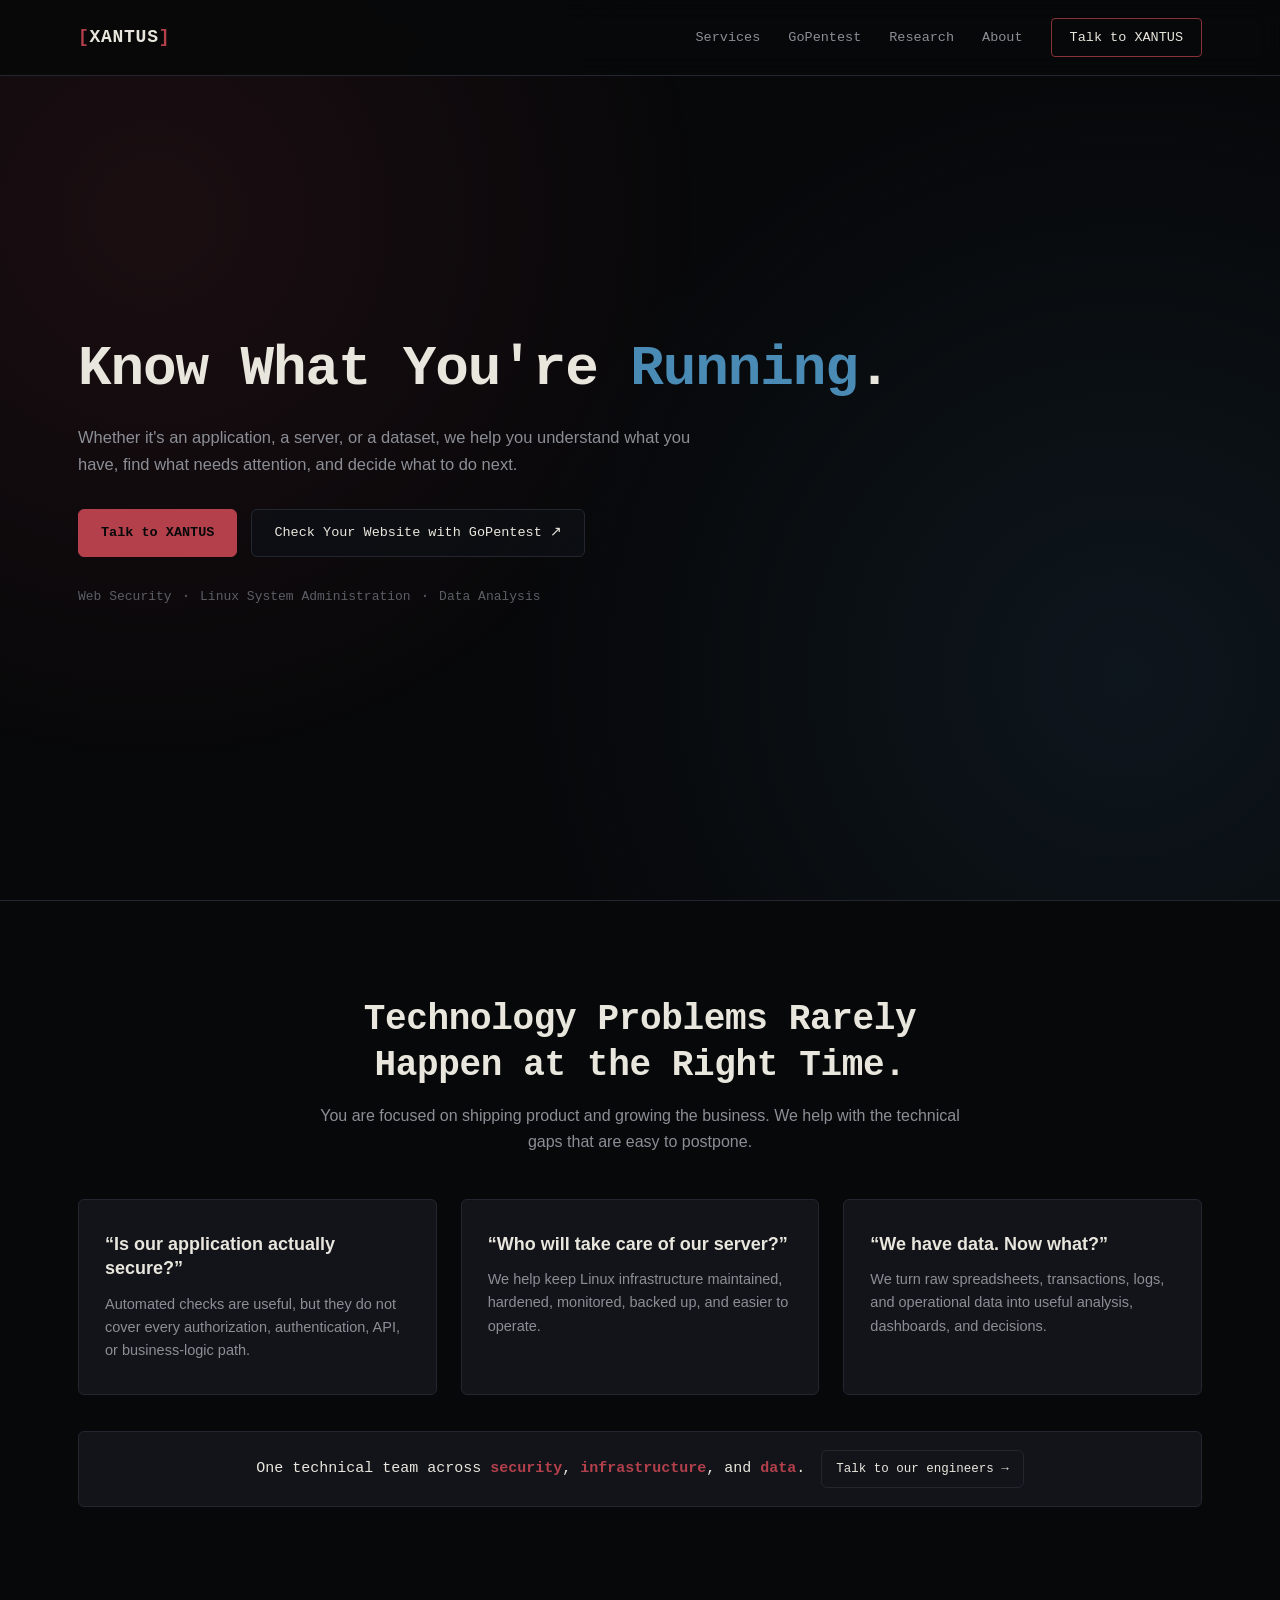
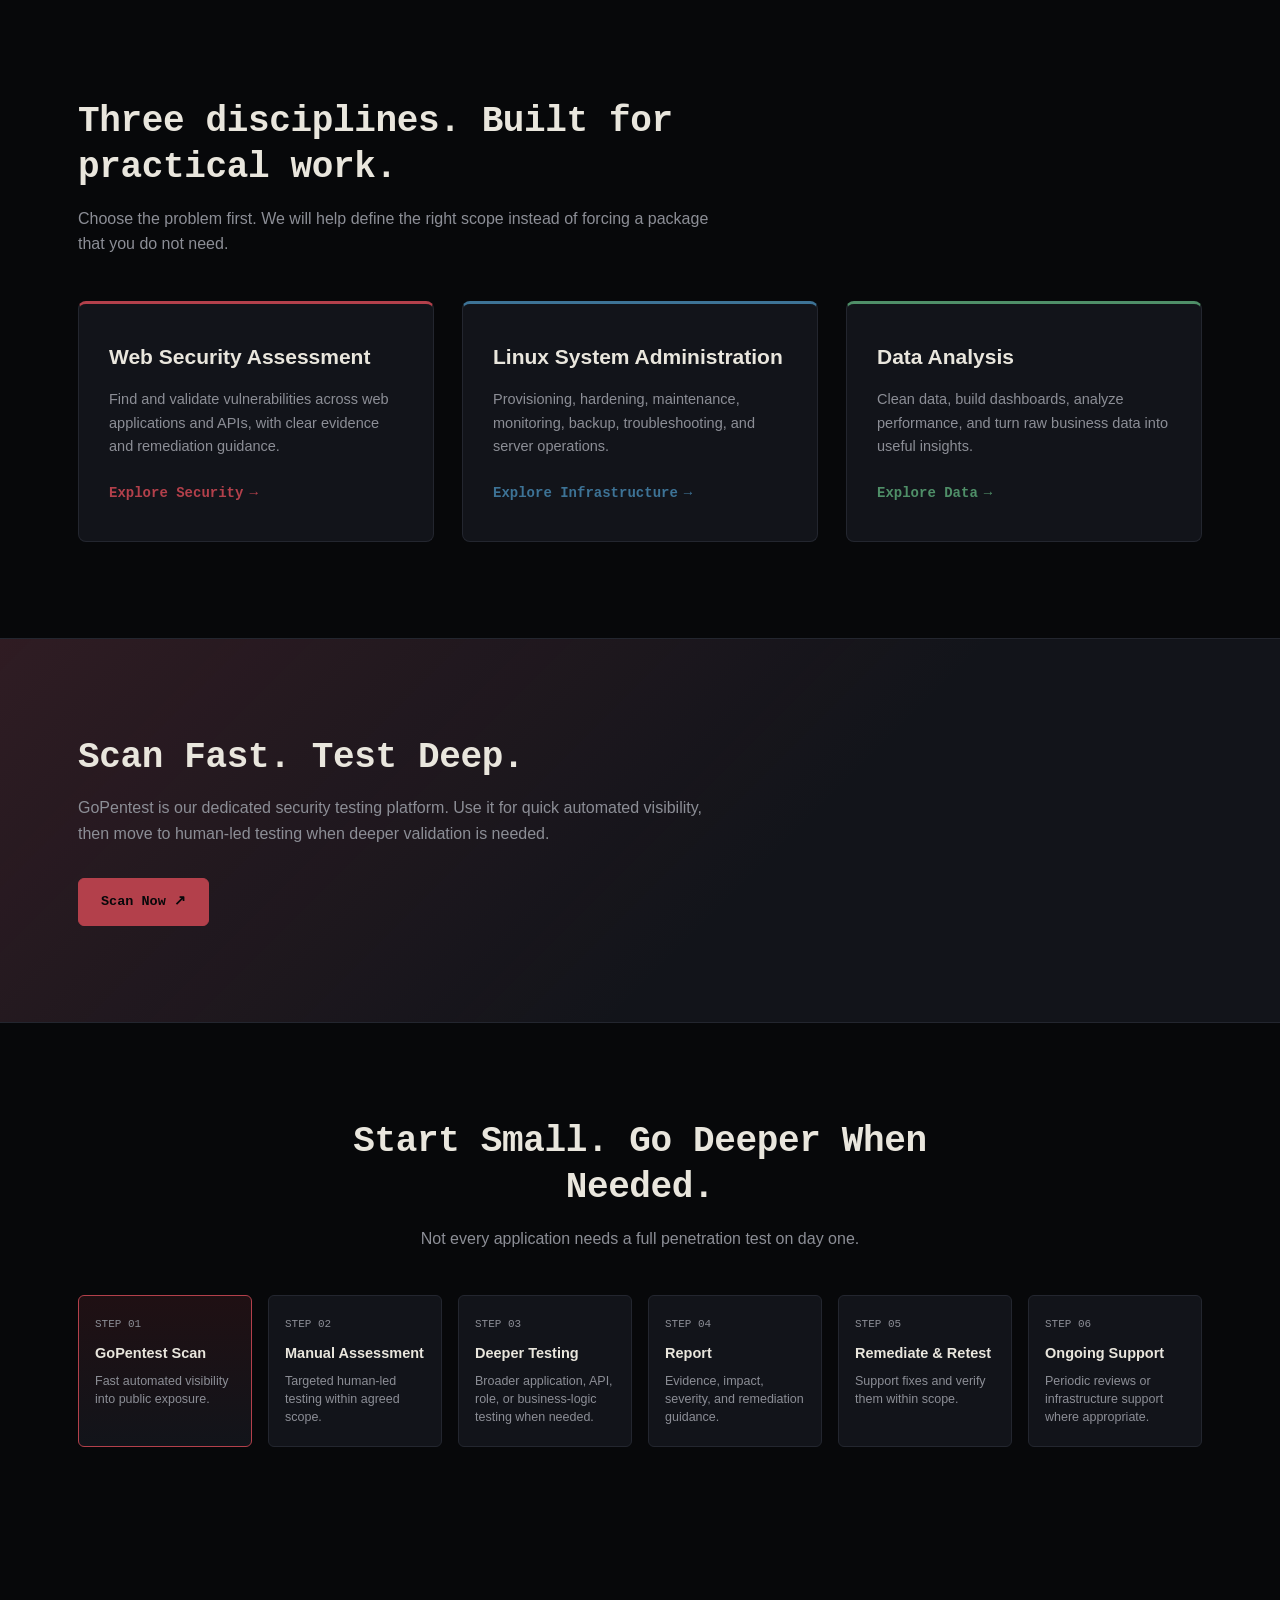
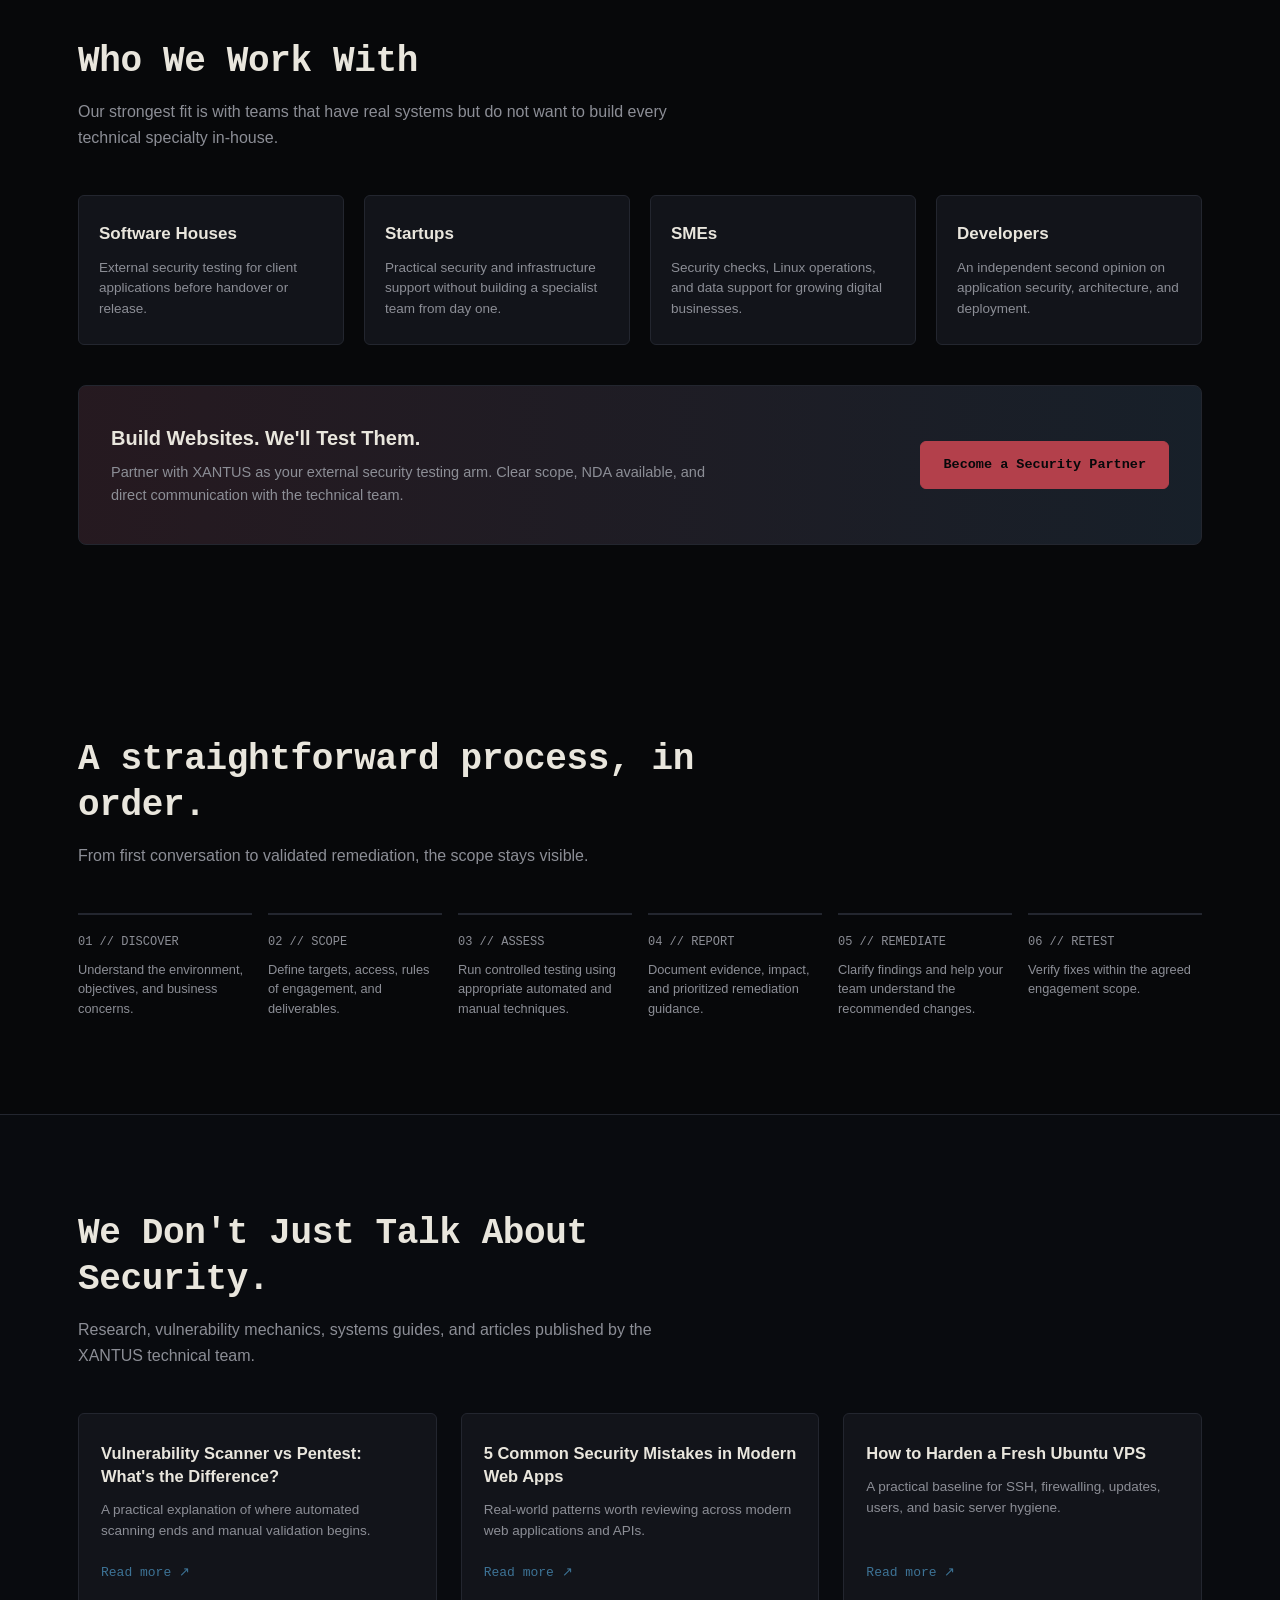
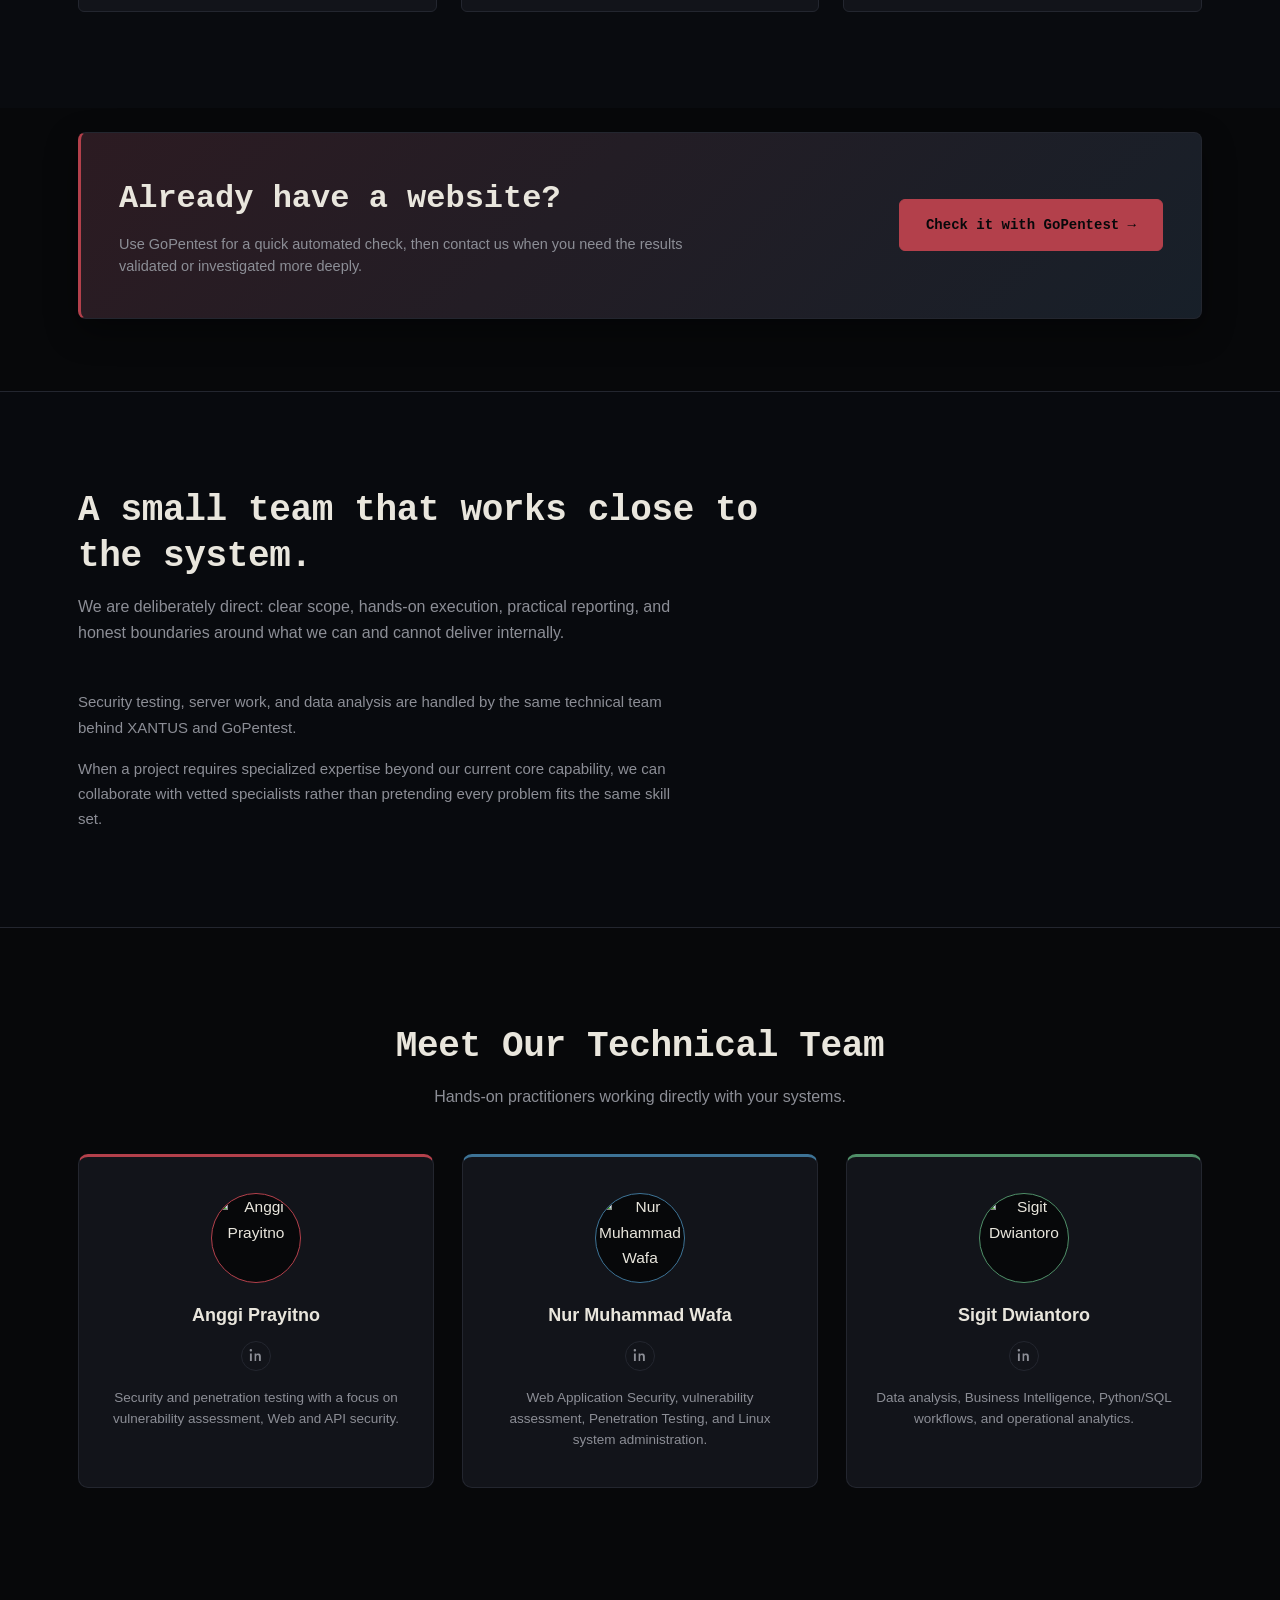
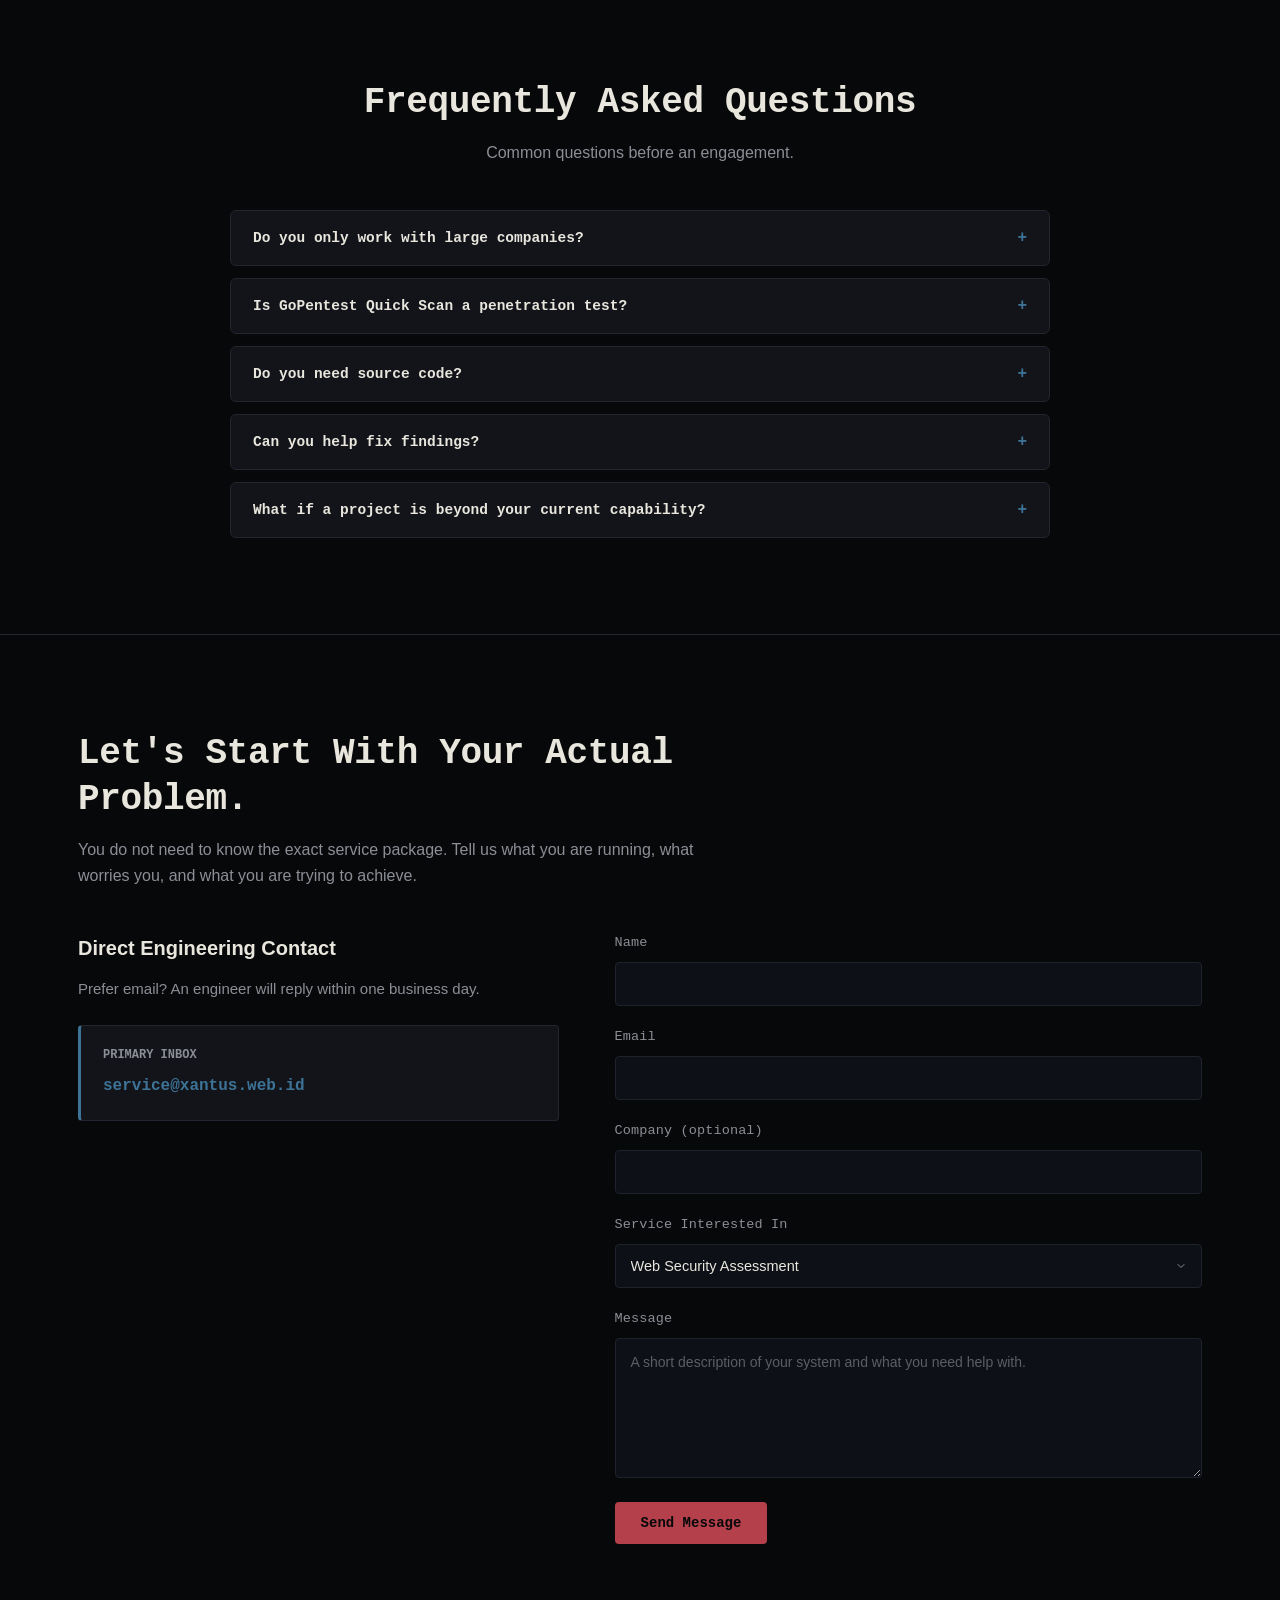
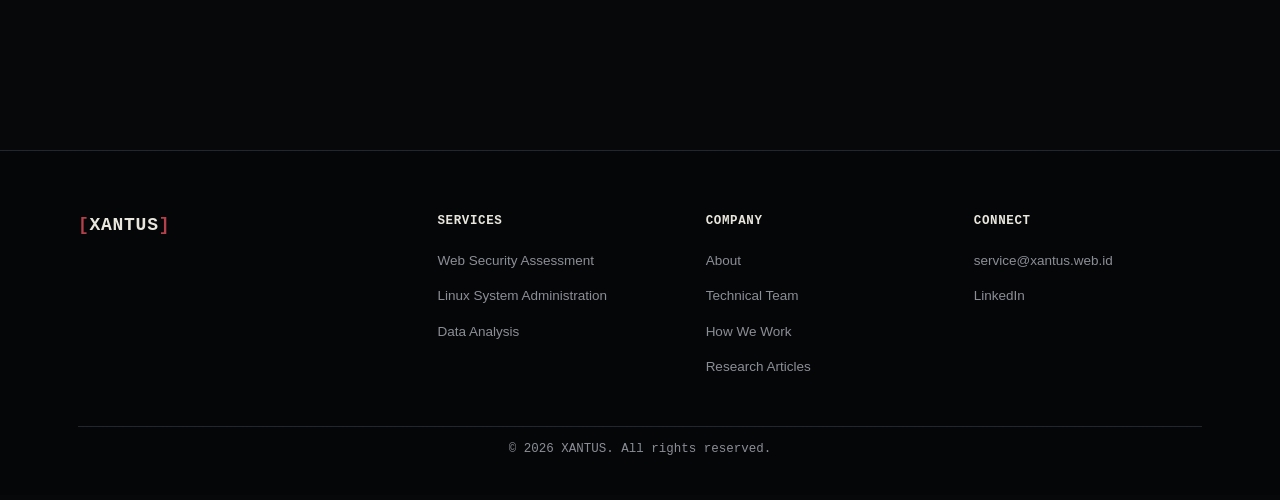
==== commit 0c749a87: "update dropdown style" ====
--- a/index.html
+++ b/index.html
@@ -28,12 +28,14 @@
           class="logo-bracket">]</span></a>
       <nav class="nav-links" id="navLinks">
         <div class="nav-item-dropdown" id="navItemDropdown">
-          <a href="" class="dropdown-trigger" id="dropdownTrigger" role="button" aria-haspopup="true" aria-expanded="false">
-            <span>Services</span> <span class="dropdown-chevron">▼</span>
-          </a>
+          <button type="button" class="dropdown-trigger" id="dropdownTrigger" aria-haspopup="true"
+            aria-expanded="false">
+            <span>Services</span>
+          </button>
+
           <div class="nav-dropdown" id="servicesDropdown">
-            <a href="/pentest/">Web Security Assessment</a>
-            <a href="/sysadmin/">Linux System Administration</a>
+            <a href="/pentest/">Web Security</a>
+            <a href="/sysadmin/">Linux Sysadmin</a>
             <a href="/data-analysis/">Data Analysis</a>
           </div>
         </div>
@@ -321,7 +323,8 @@
                 <path
                   d="M4.98 3.5a2 2 0 1 1-4 0 2 2 0 0 1 4 0zM1.5 8.75h3v12h-3v-12zM9 8.75h2.9v1.64h.04c.4-.78 1.5-1.64 3.1-1.64 3.3 0 3.9 2.18 3.9 5v7h-3v-6.2c0-1.48 0-3.38-2.1-3.38s-2.4 1.58-2.4 3.28v6.3H9v-12z" />
               </svg></a>
-            <p class="team-bio">Security and penetration testing with a focus on vulnerability assessment, Web and API security.</p>
+            <p class="team-bio">Security and penetration testing with a focus on vulnerability assessment, Web and API
+              security.</p>
           </article>
           <article class="team-card team-blue">
             <div class="team-avatar"><img src="https://gopentest.hight.id/public/img/team/muhammad-wafa.png"
@@ -332,7 +335,8 @@
                 <path
                   d="M4.98 3.5a2 2 0 1 1-4 0 2 2 0 0 1 4 0zM1.5 8.75h3v12h-3v-12zM9 8.75h2.9v1.64h.04c.4-.78 1.5-1.64 3.1-1.64 3.3 0 3.9 2.18 3.9 5v7h-3v-6.2c0-1.48 0-3.38-2.1-3.38s-2.4 1.58-2.4 3.28v6.3H9v-12z" />
               </svg></a>
-            <p class="team-bio">Web Application Security, vulnerability assessment, Penetration Testing, and Linux system administration.</p>
+            <p class="team-bio">Web Application Security, vulnerability assessment, Penetration Testing, and Linux
+              system administration.</p>
           </article>
           <article class="team-card team-green">
             <div class="team-avatar"><img src="https://gopentest.hight.id/public/img/team/sigit-dwiantoro.jpg"
@@ -418,9 +422,8 @@
               <div class="form-group"><label for="contact-service">Service Interested In</label><select
                   id="contact-service" name="service">
                   <option value="Web Security Assessment">Web Security Assessment</option>
-                  <option value="Linux / System Administration">Linux / System Administration</option>
+                  <option value="Linux System Administration">Linux System Administration</option>
                   <option value="Data Analysis">Data Analysis</option>
-                  <option value="GoPentest / Manual Assessment">GoPentest / Manual Assessment</option>
                   <option value="Partner Program / Software House">Partner Program / Software House</option>
                   <option value="Not Sure — Free Consultation">Not Sure — Free Consultation</option>
                   <option value="Other">Other</option>
@@ -474,4 +477,5 @@
   </footer>
   <script src="js/main.js" defer></script>
 </body>
-</html>
+
+</html>
--- a/css/style.css
+++ b/css/style.css
@@ -321,6 +321,21 @@
   display: flex;
   align-items: center;
   gap: 5px;
+  background: none;
+  border: 0;
+  padding: 6px 0;
+  color: var(--text-dim);
+  font-family: var(--mono);
+  font-size: 13.5px;
+  cursor: pointer;
+}
+
+.dropdown-trigger:hover {
+  color: var(--text);
+}
+
+.nav-item-dropdown.open .dropdown-trigger {
+  color: var(--text);
 }
 .dropdown-chevron {
   font-size: 10px;
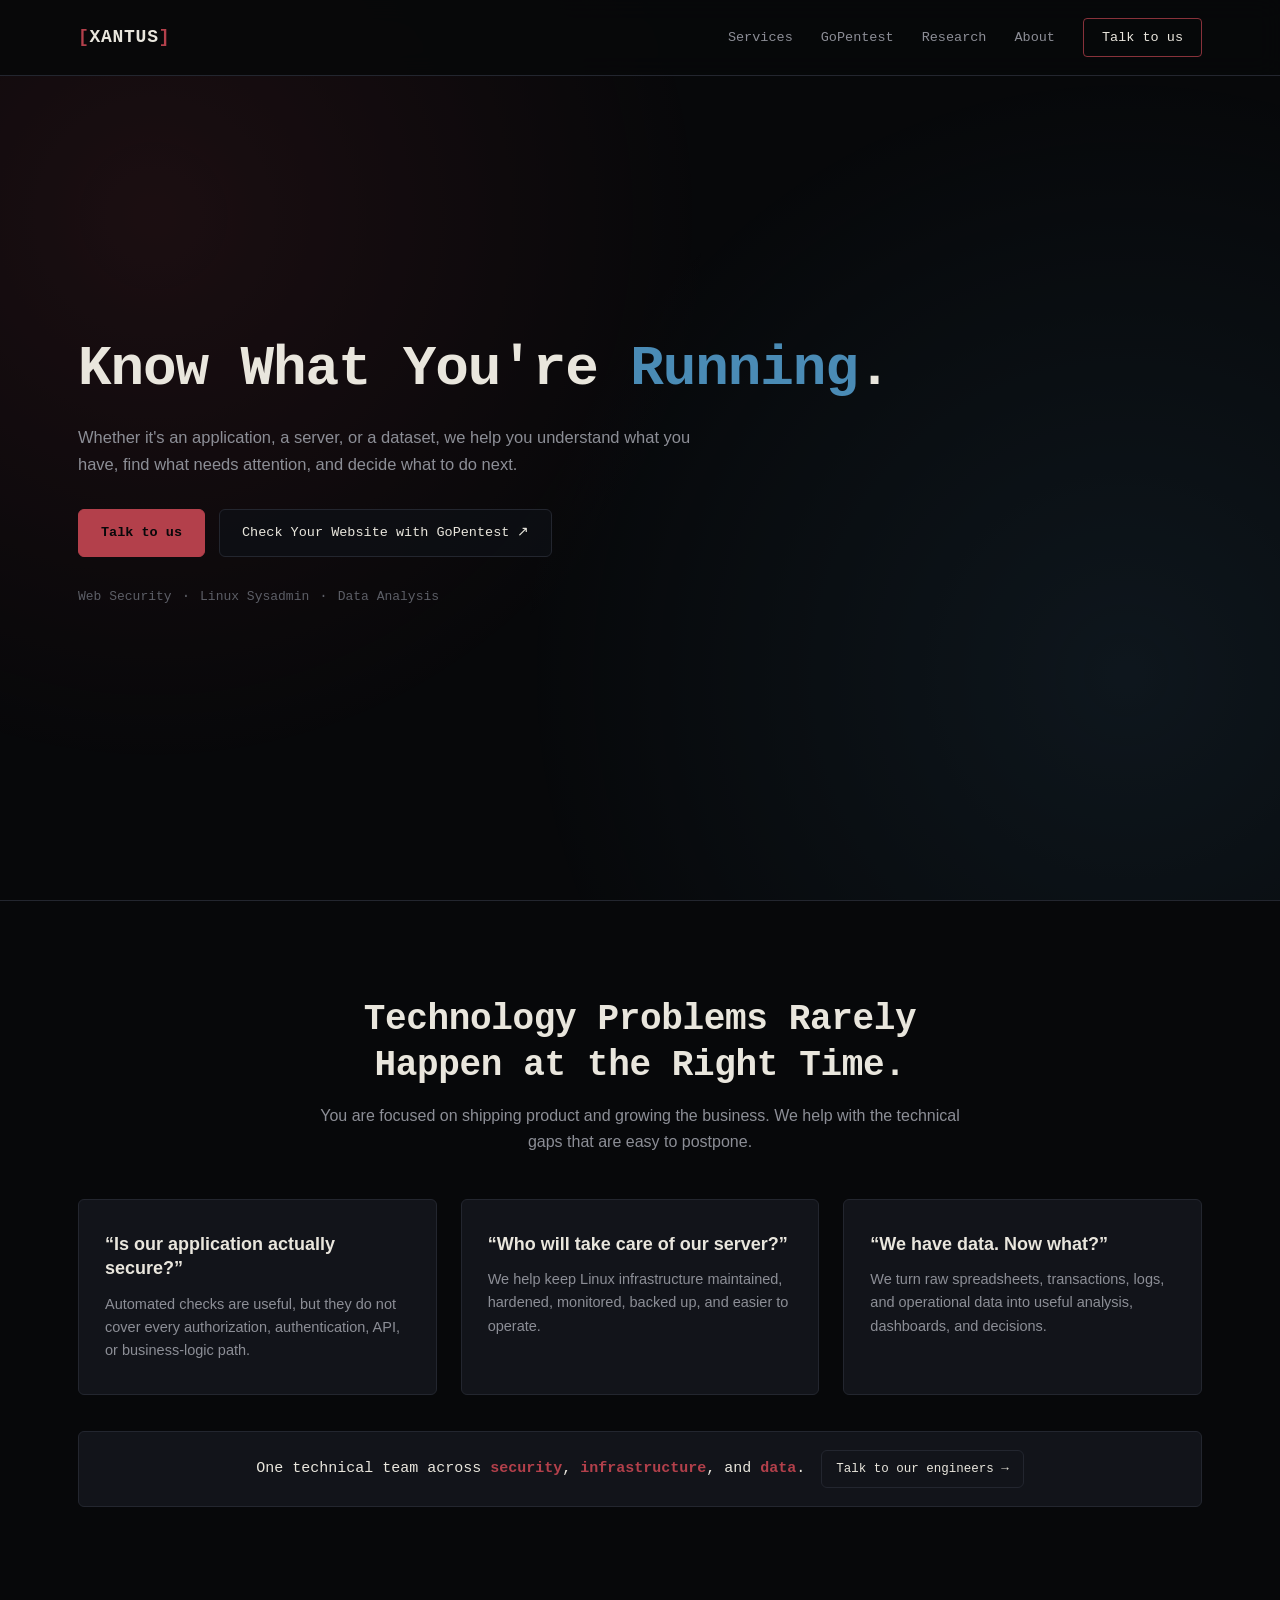
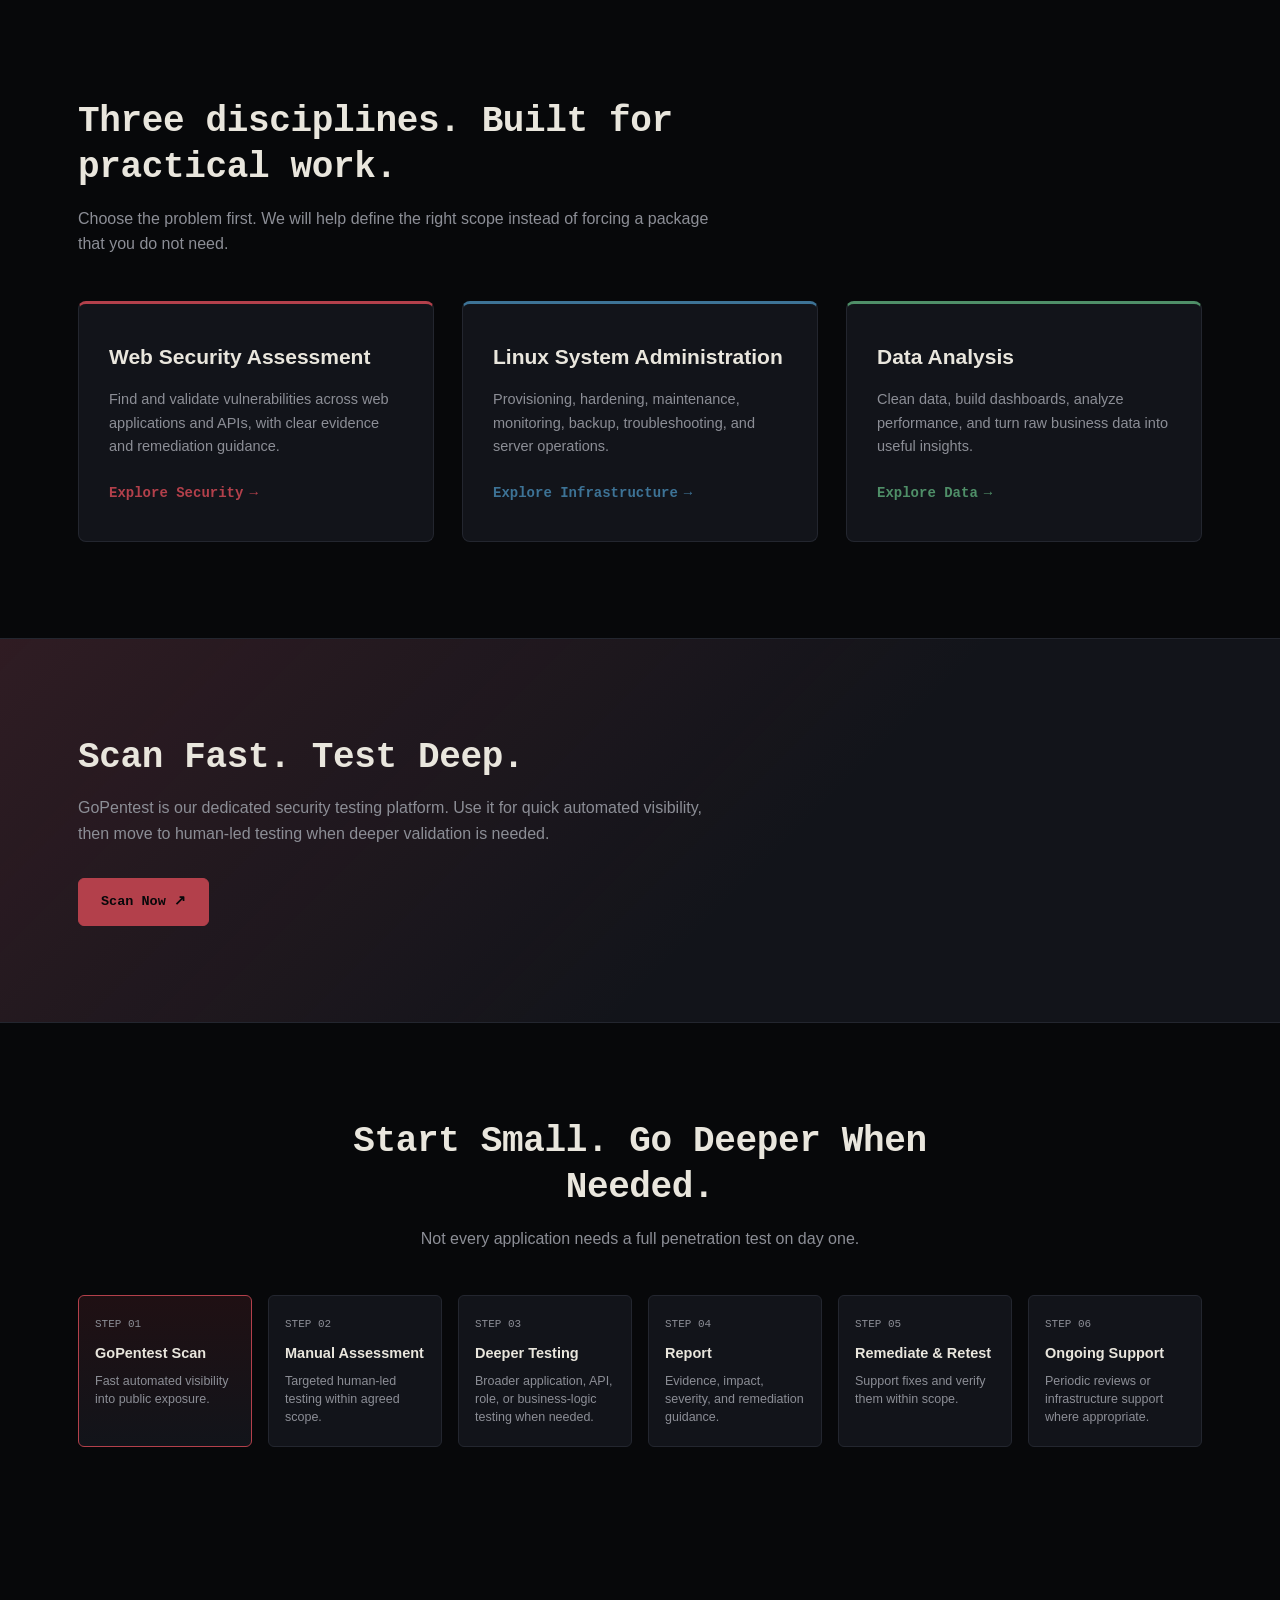
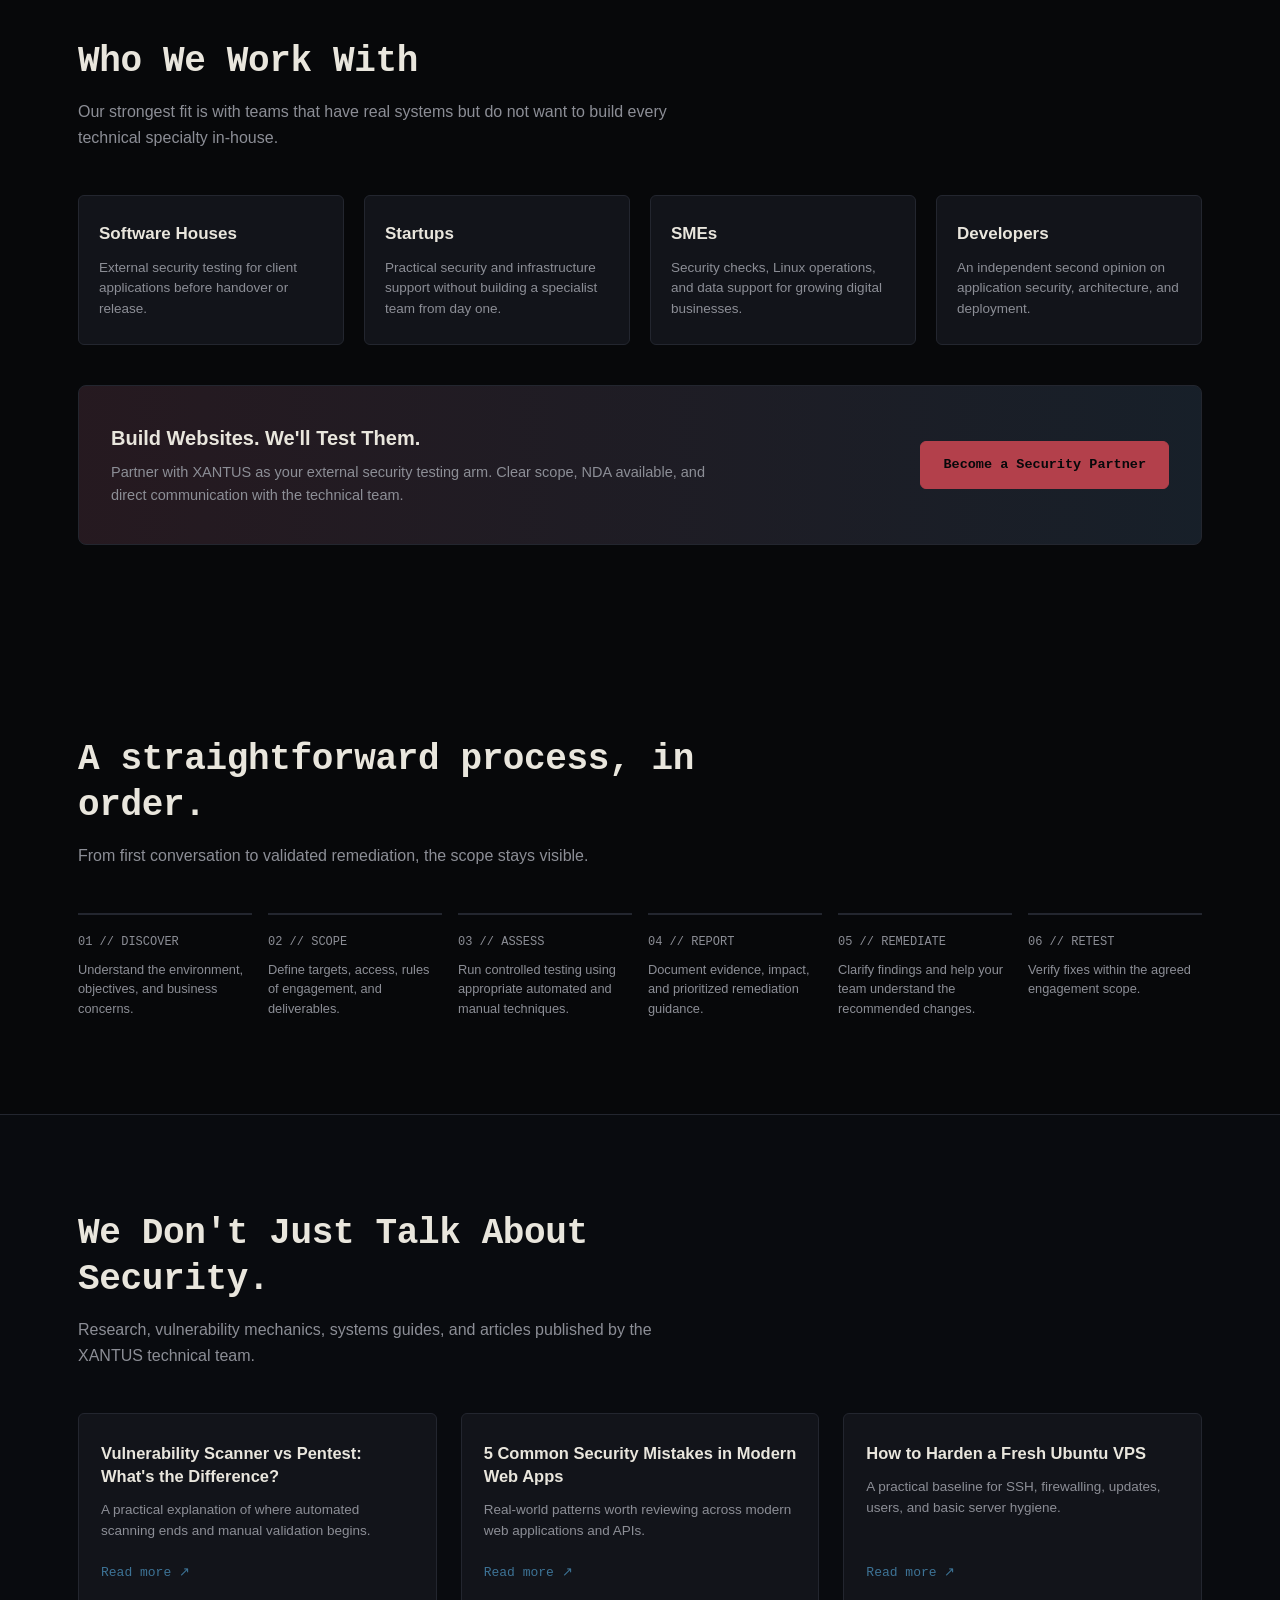
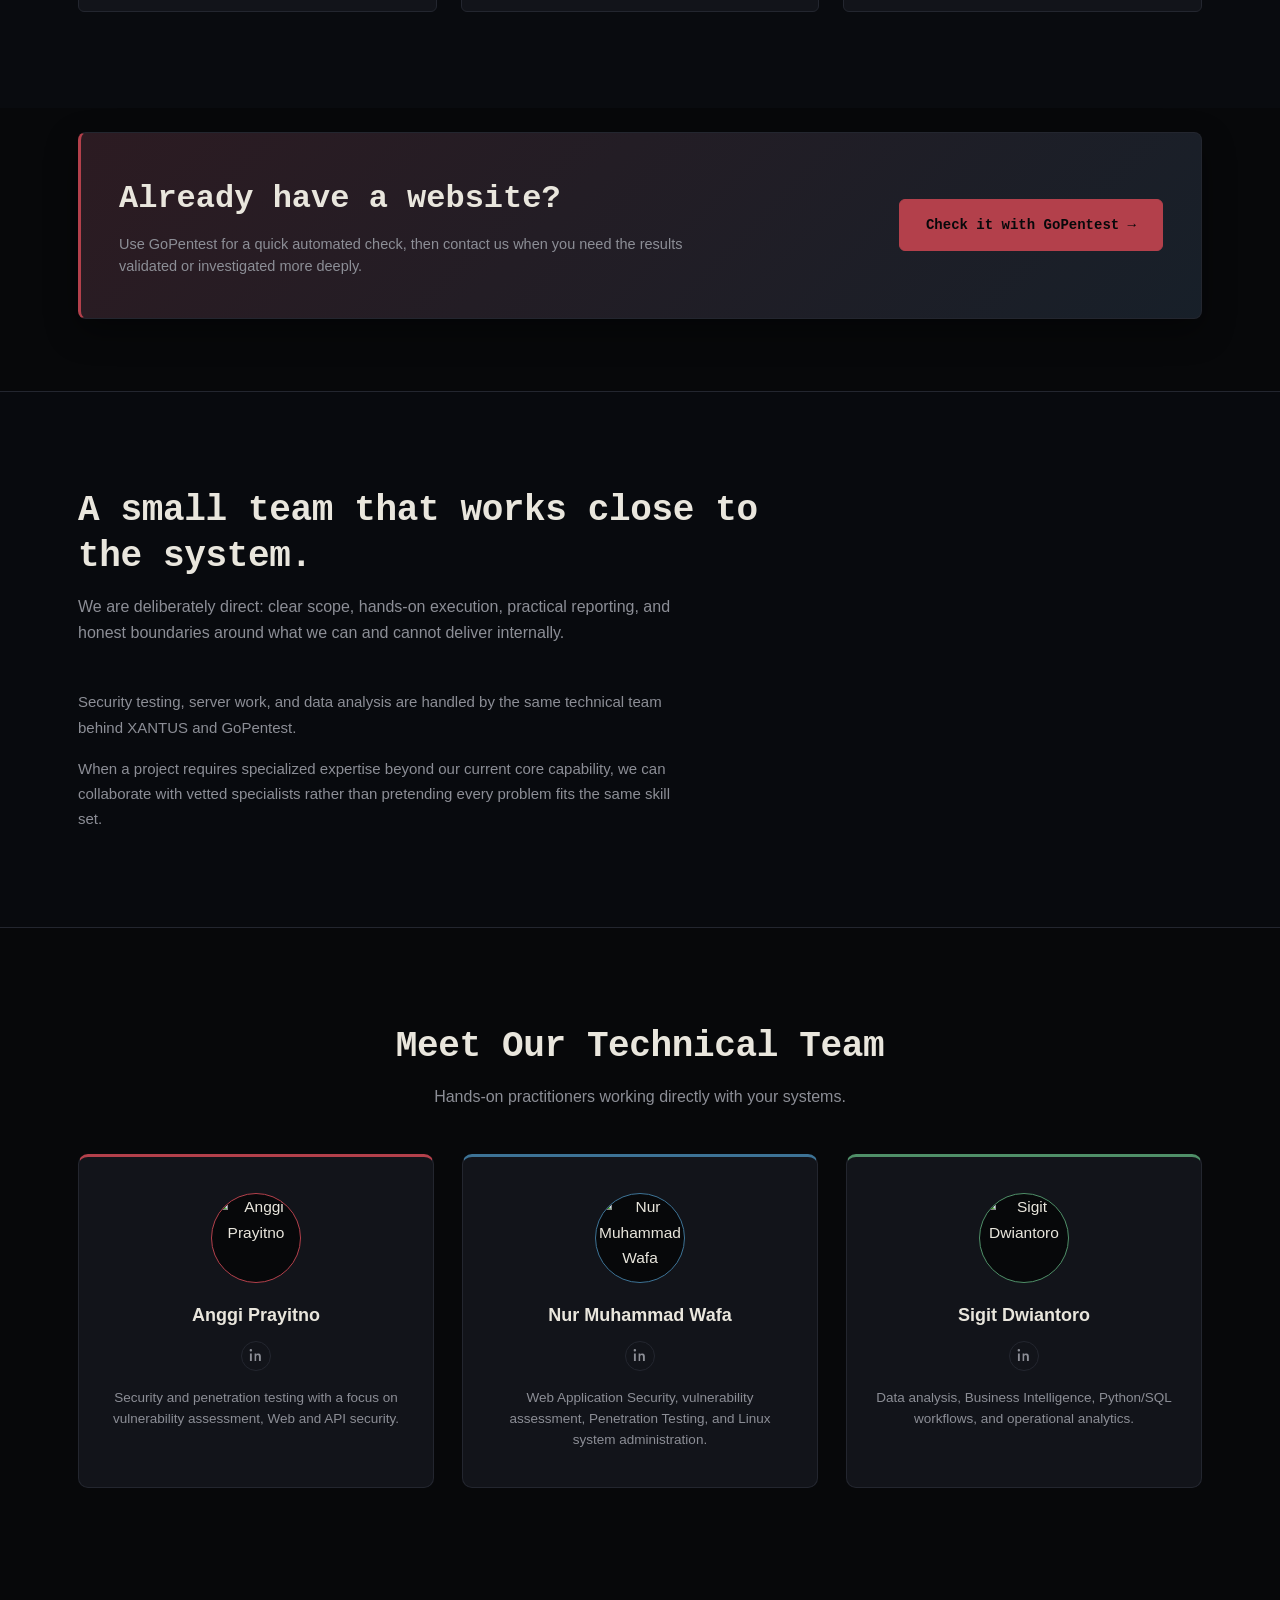
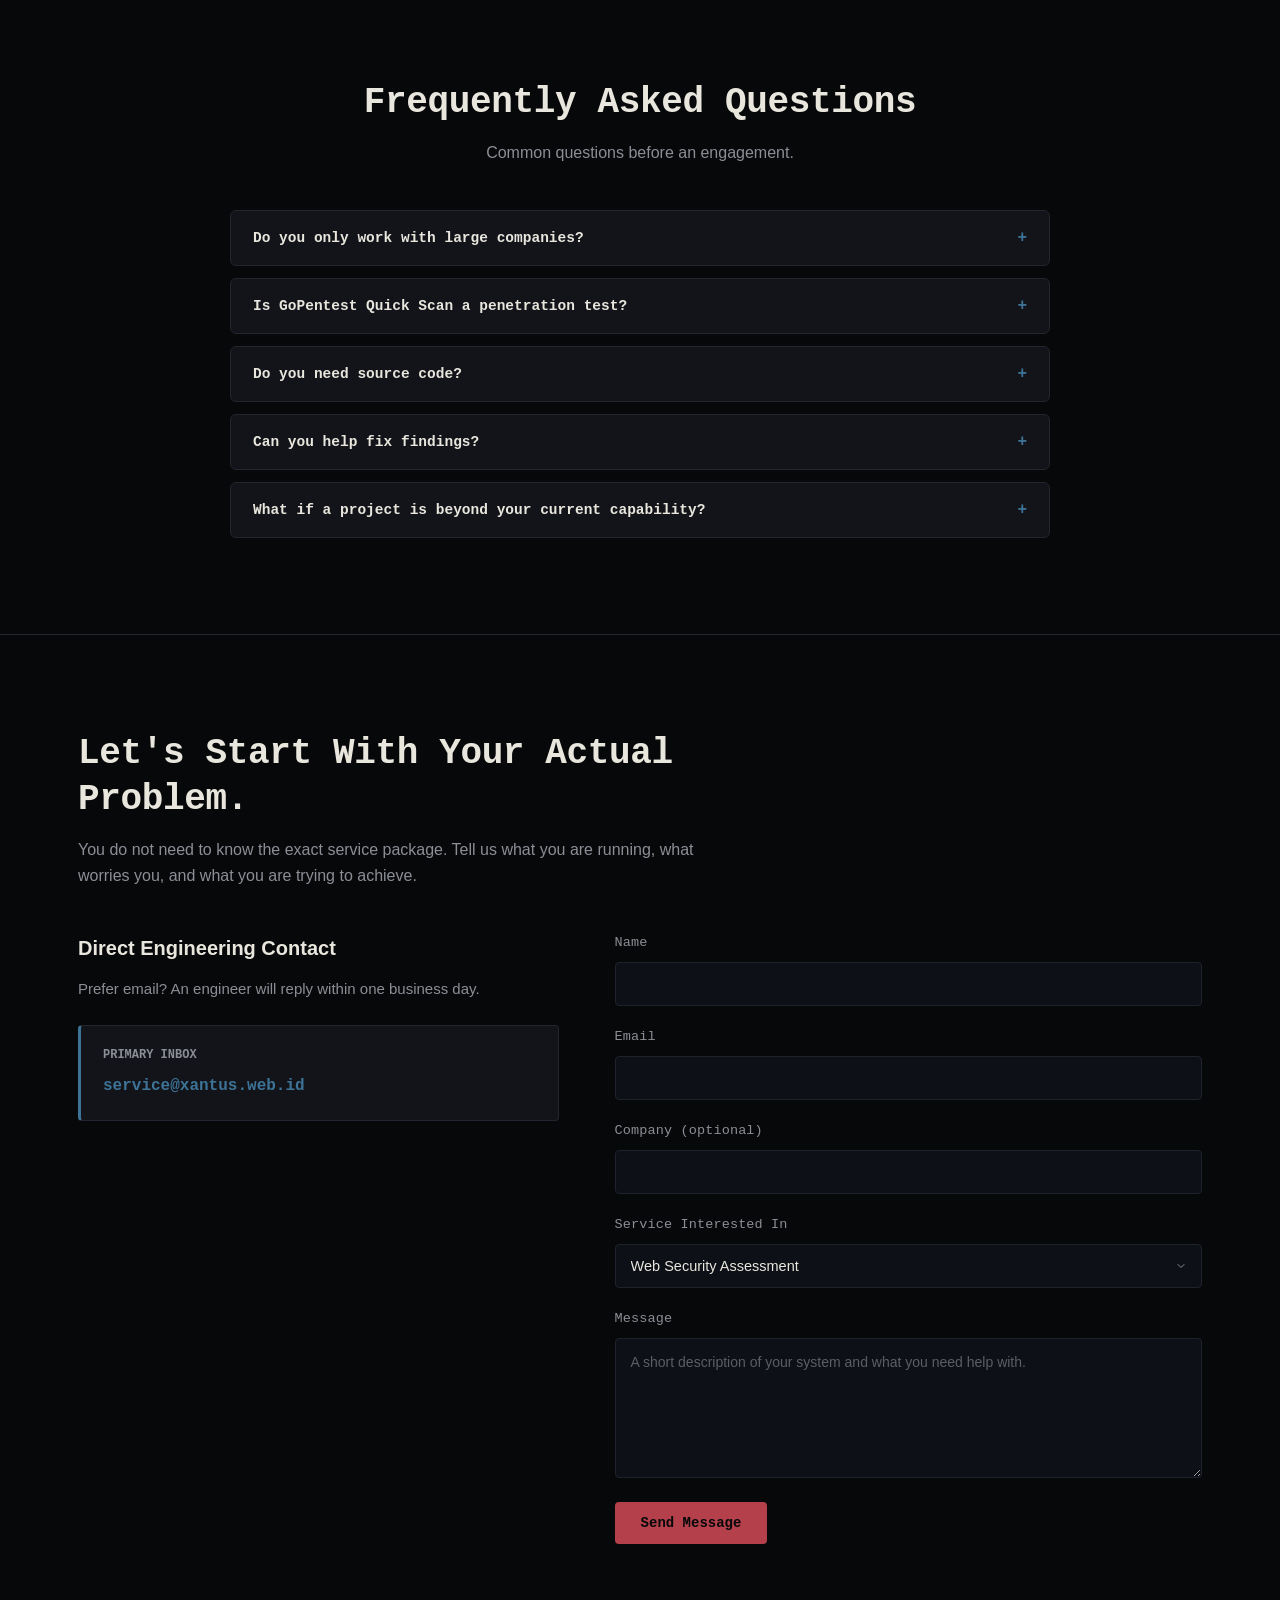
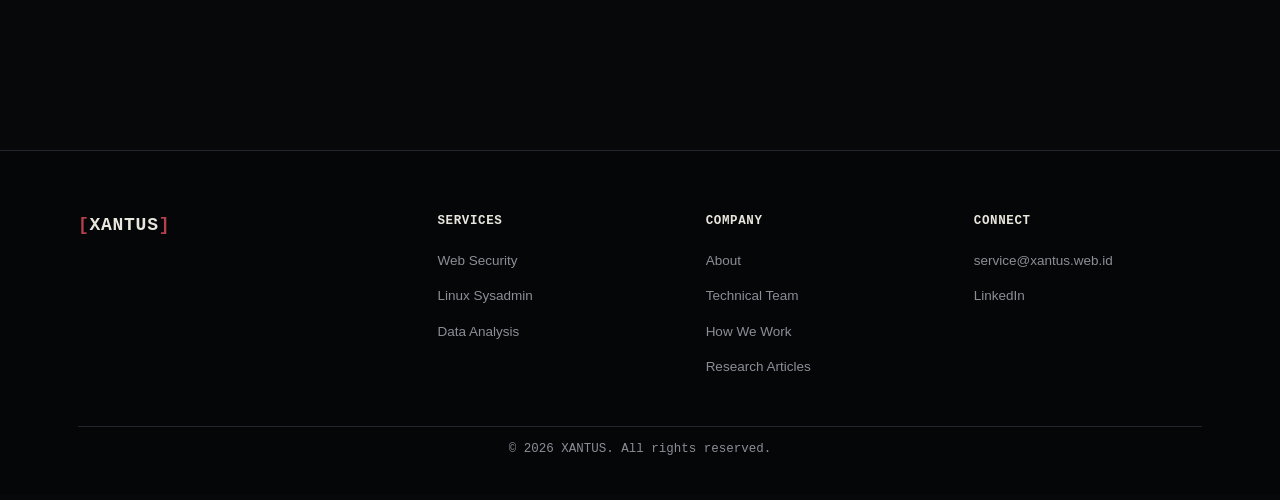
==== commit 705d9ebe: "update footer" ====
--- a/index.html
+++ b/index.html
@@ -42,7 +42,7 @@
         <a href="https://gopentest.hight.id/" target="_blank" rel="noopener">GoPentest</a>
         <a href="/#research">Research</a>
         <a href="/#about">About</a>
-        <a href="/#contact" class="nav-cta">Talk to XANTUS</a>
+        <a href="/#contact" class="nav-cta">Talk to us</a>
       </nav>
       <button class="nav-toggle" id="navToggle" aria-label="Toggle navigation menu"
         aria-expanded="false"><span></span><span></span><span></span></button>
@@ -58,12 +58,11 @@
             <p class="hero-lead">Whether it's an application, a server, or a dataset, we help you understand what you
               have, find what needs attention, and decide what to do next.</p>
             <div class="hero-actions">
-              <a href="#contact" class="btn btn-primary">Talk to XANTUS</a>
+              <a href="#contact" class="btn btn-primary">Talk to us</a>
               <a href="https://gopentest.hight.id/" target="_blank" rel="noopener" class="btn btn-ghost">Check Your
                 Website with GoPentest ↗</a>
             </div>
-            <div class="hero-microcopy"><span>Web Security</span><span class="dot">·</span><span>Linux System
-                Administration</span><span class="dot">·</span><span>Data Analysis</span>
+            <div class="hero-microcopy"><span>Web Security</span><span class="dot">·</span><span>Linux Sysadmin</span><span class="dot">·</span><span>Data Analysis</span>
             </div>
           </div>
         </div>
@@ -448,8 +447,8 @@
         <div class="footer-col">
           <h4>Services</h4>
           <ul>
-            <li><a href="/pentest/">Web Security Assessment</a></li>
-            <li><a href="/sysadmin/">Linux System Administration</a></li>
+            <li><a href="/pentest/">Web Security</a></li>
+            <li><a href="/sysadmin/">Linux Sysadmin</a></li>
             <li><a href="/data-analysis/">Data Analysis</a></li>
           </ul>
         </div>
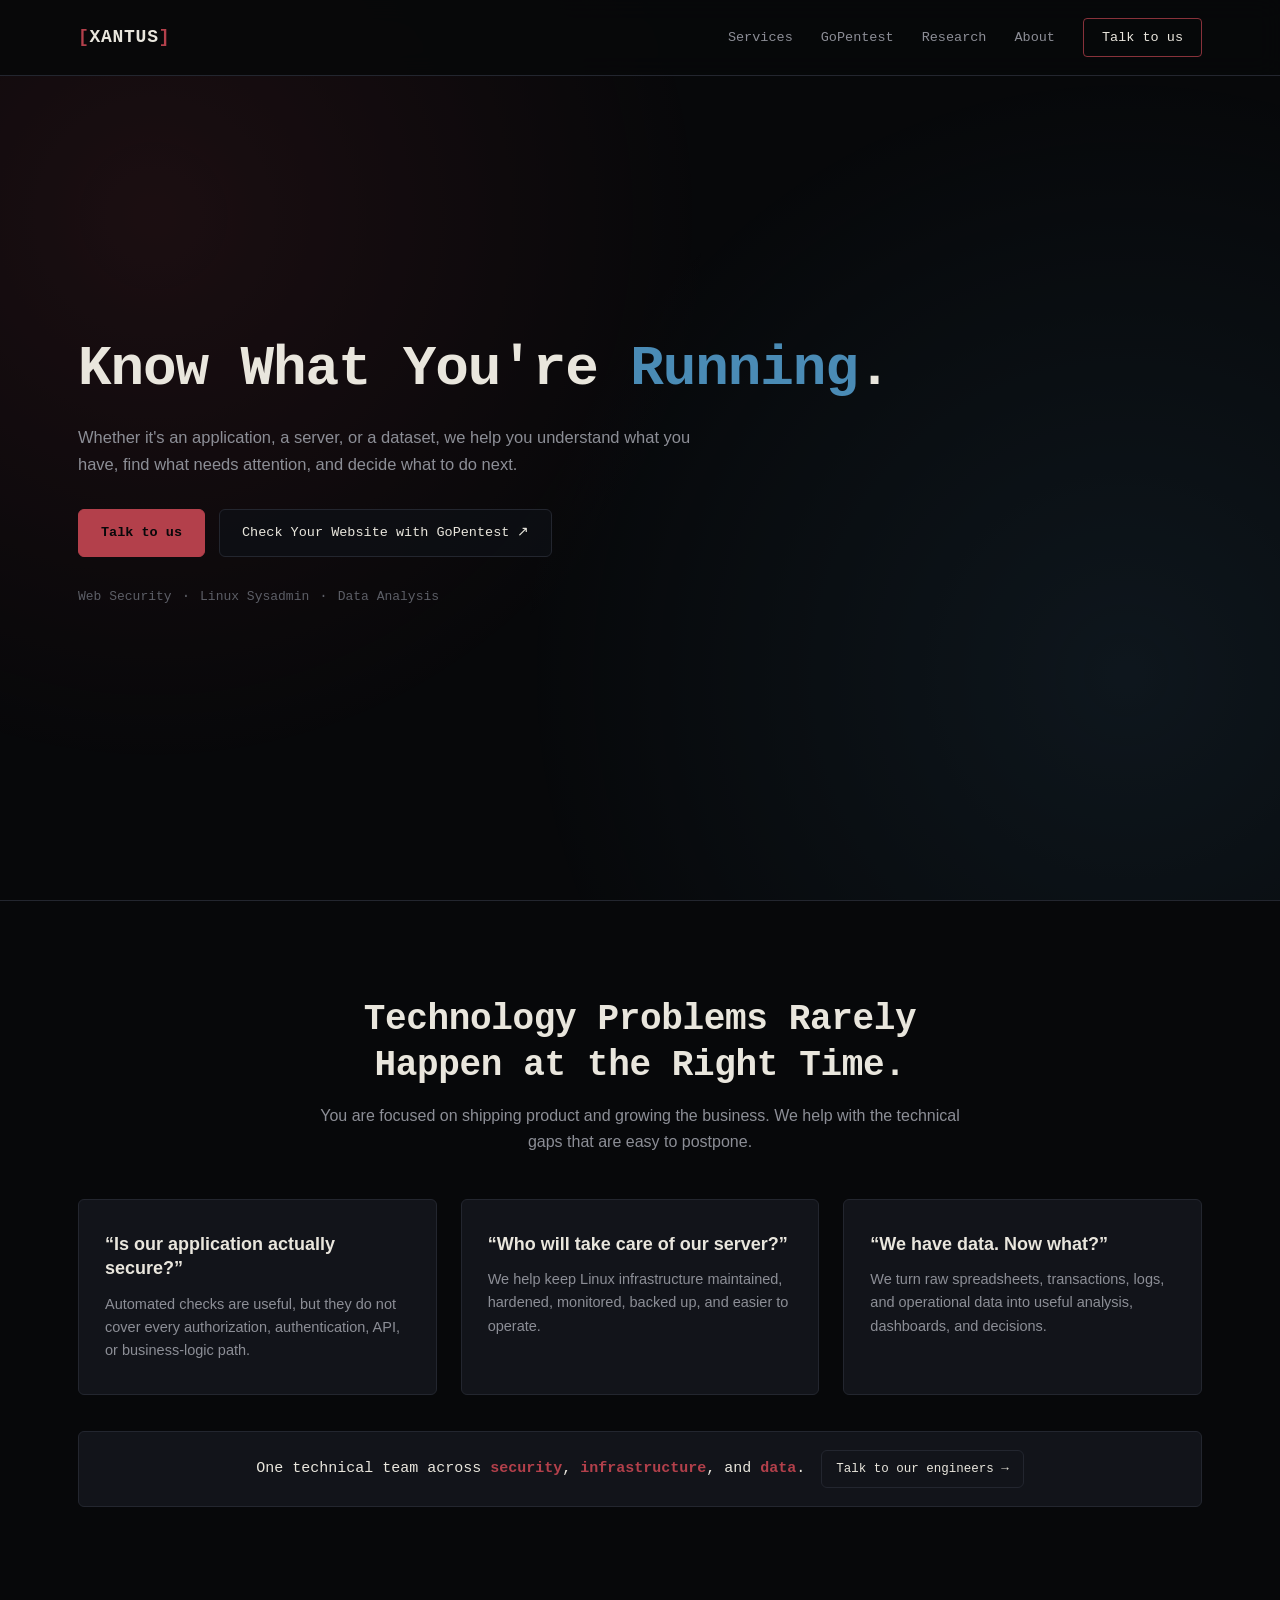
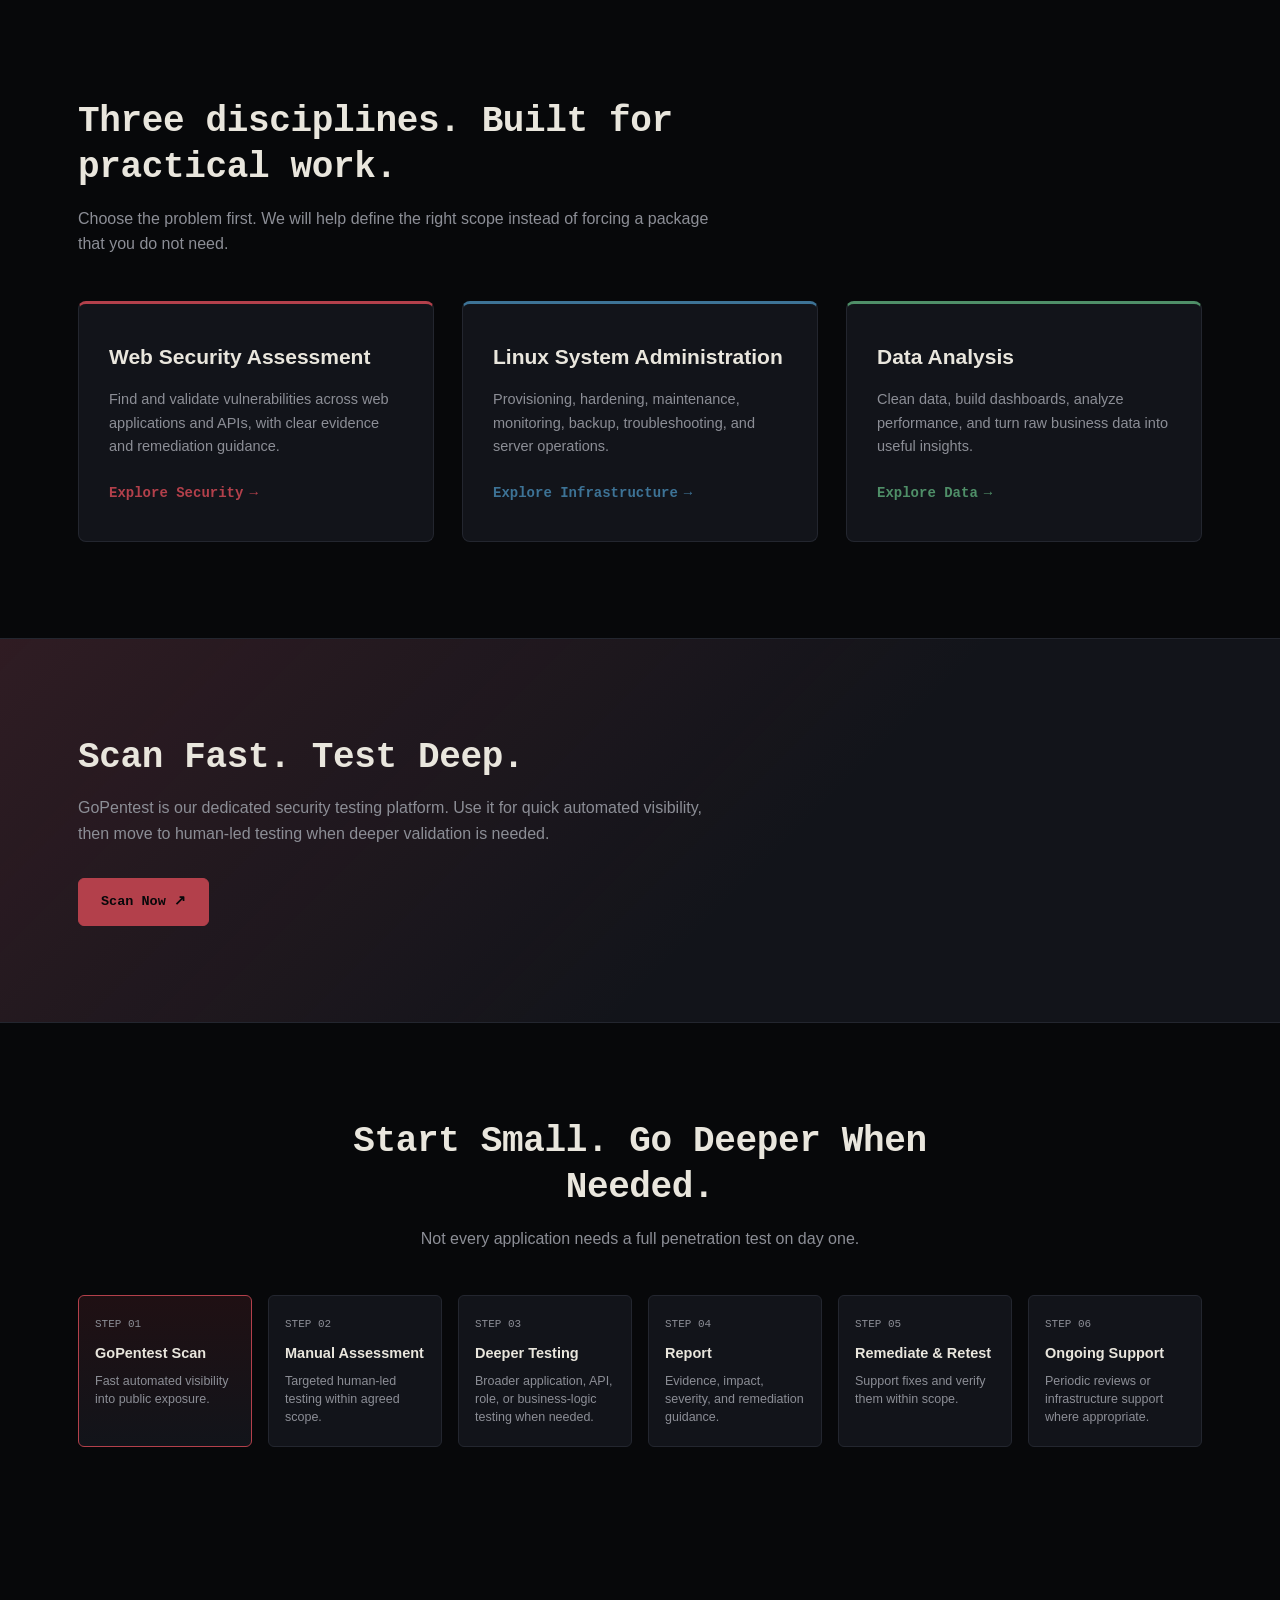
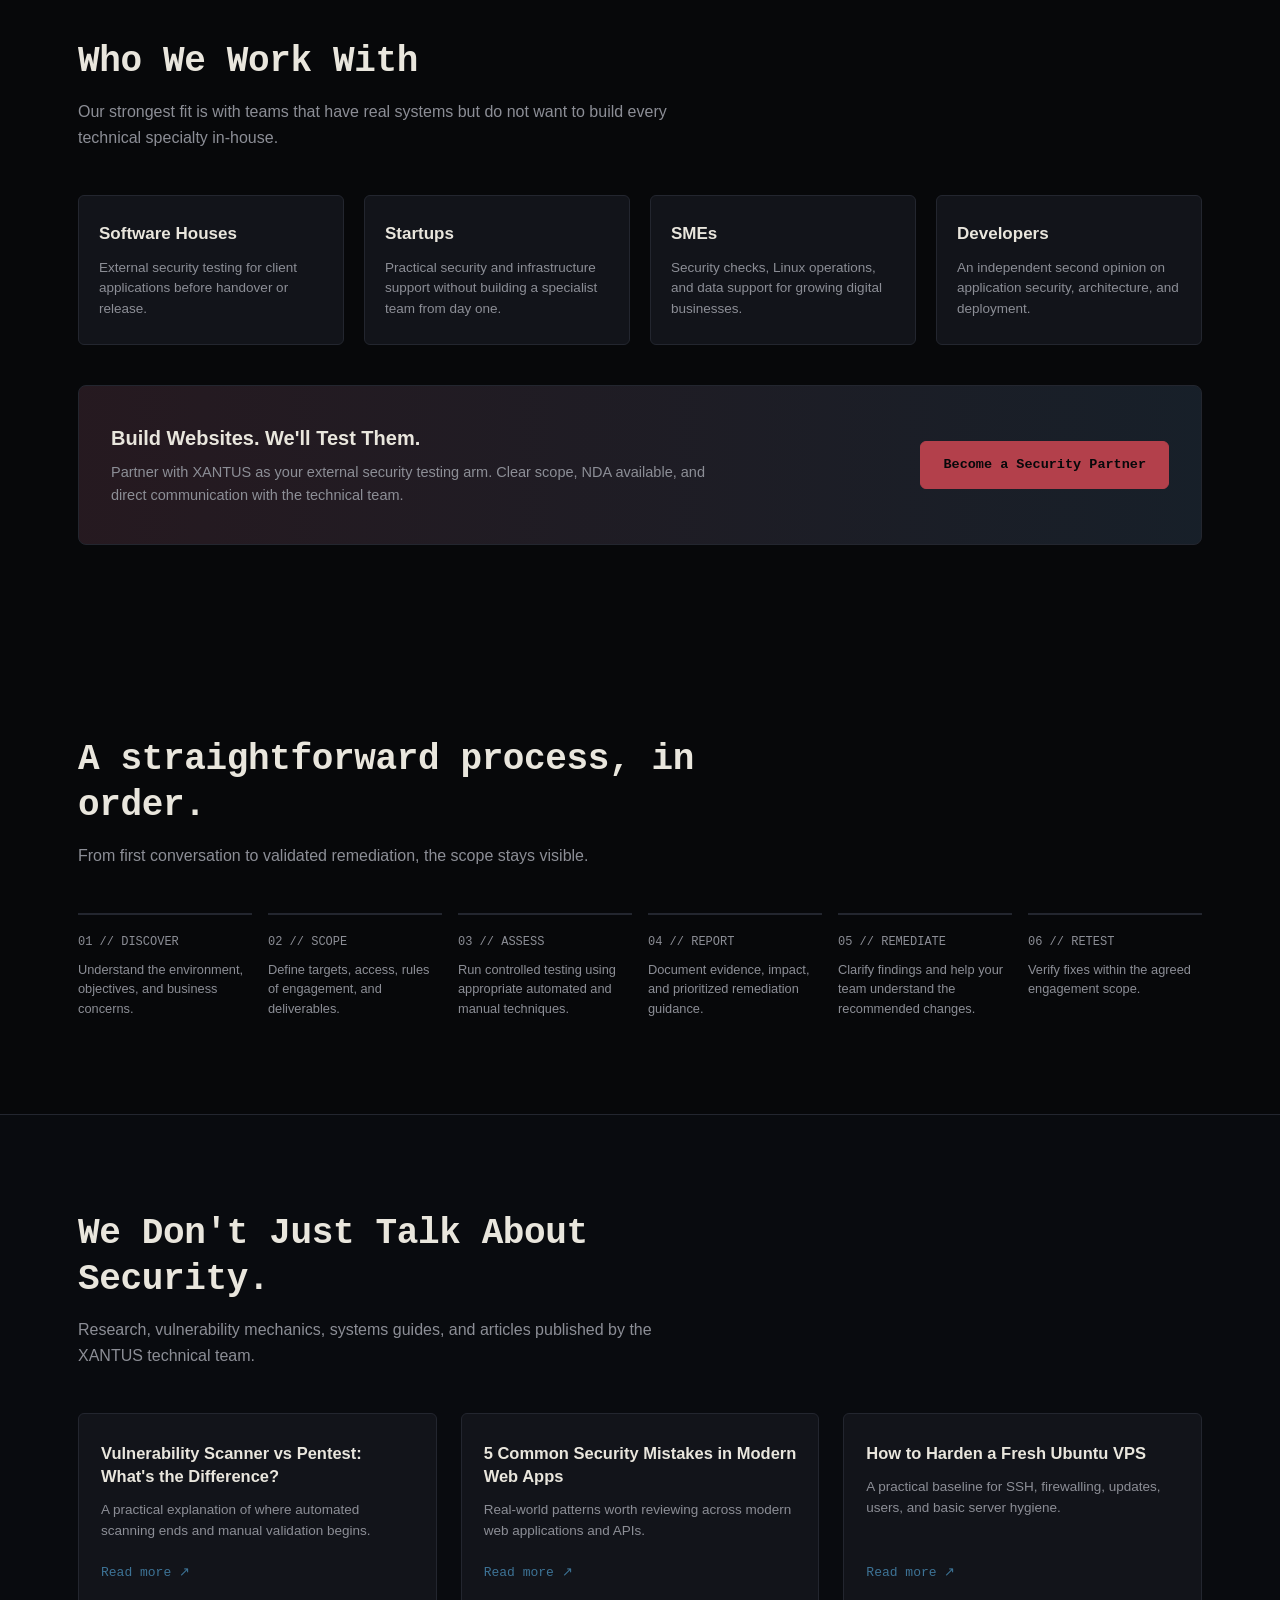
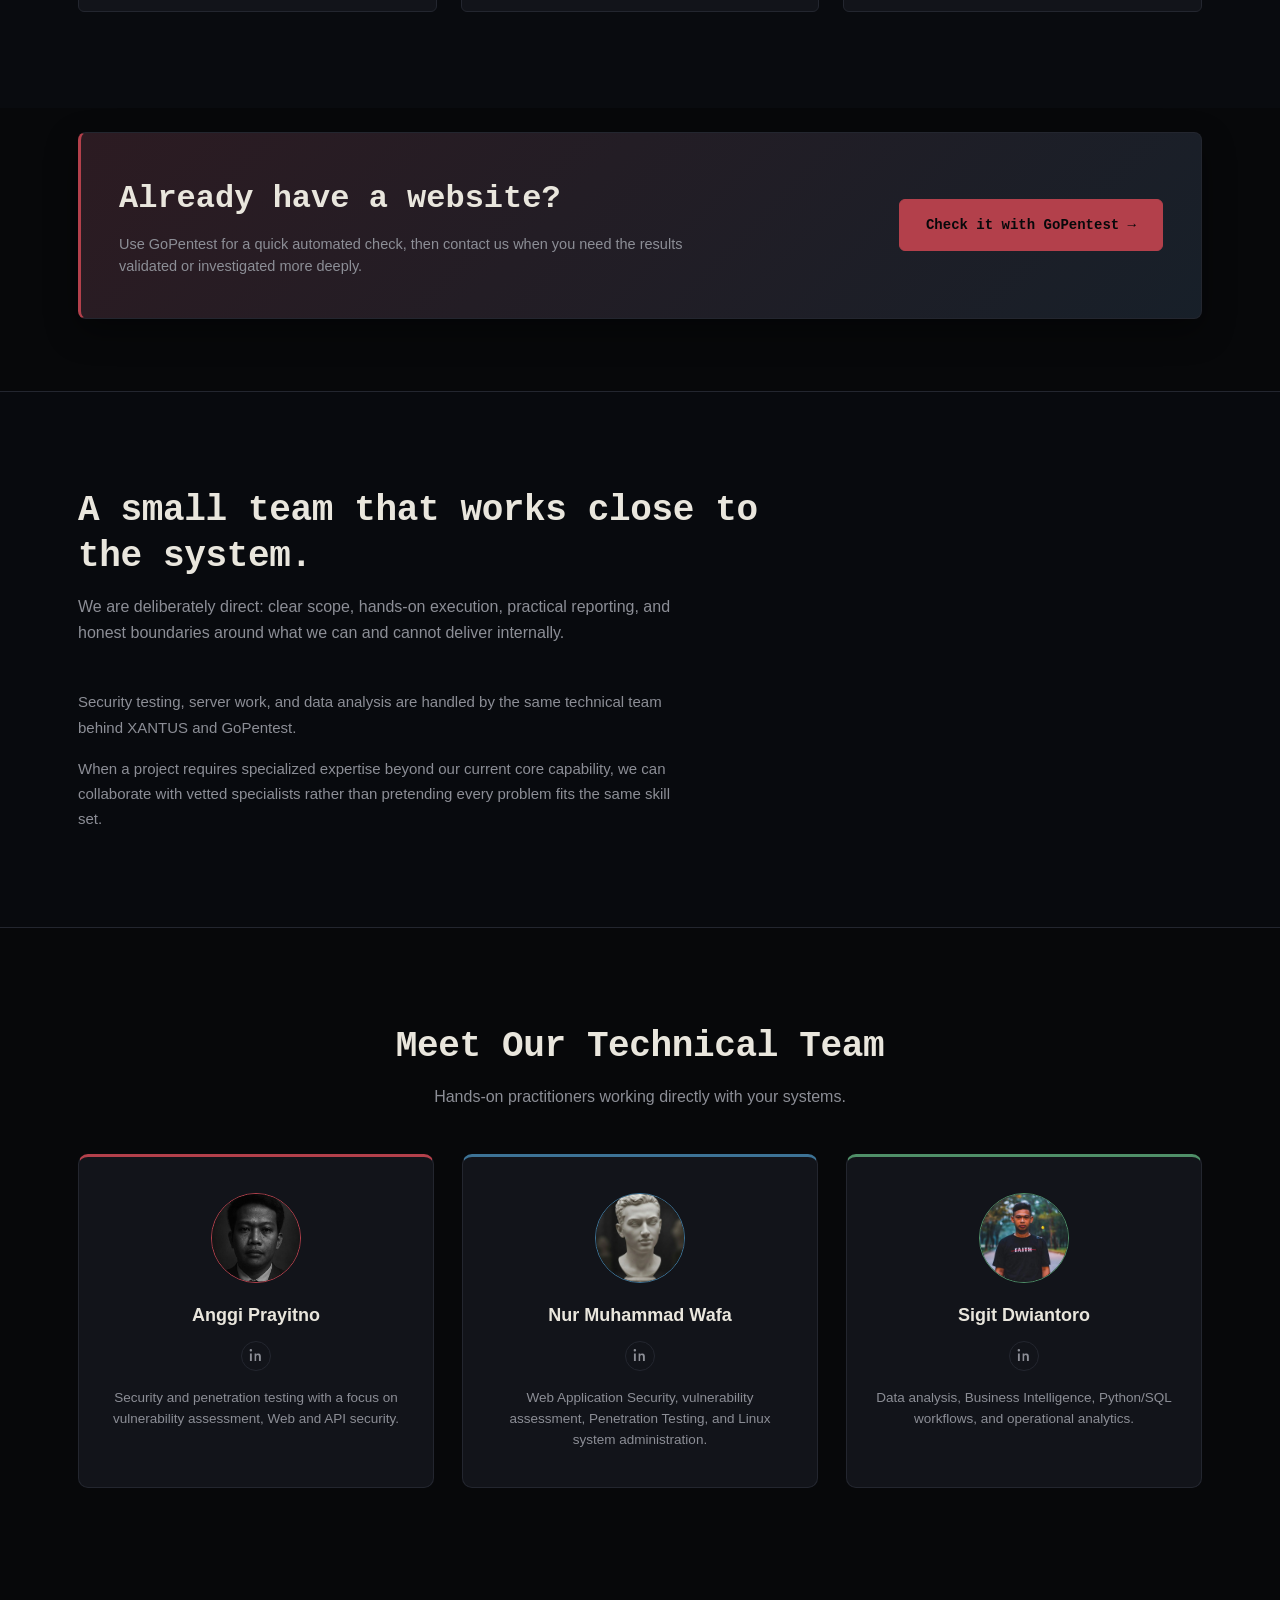
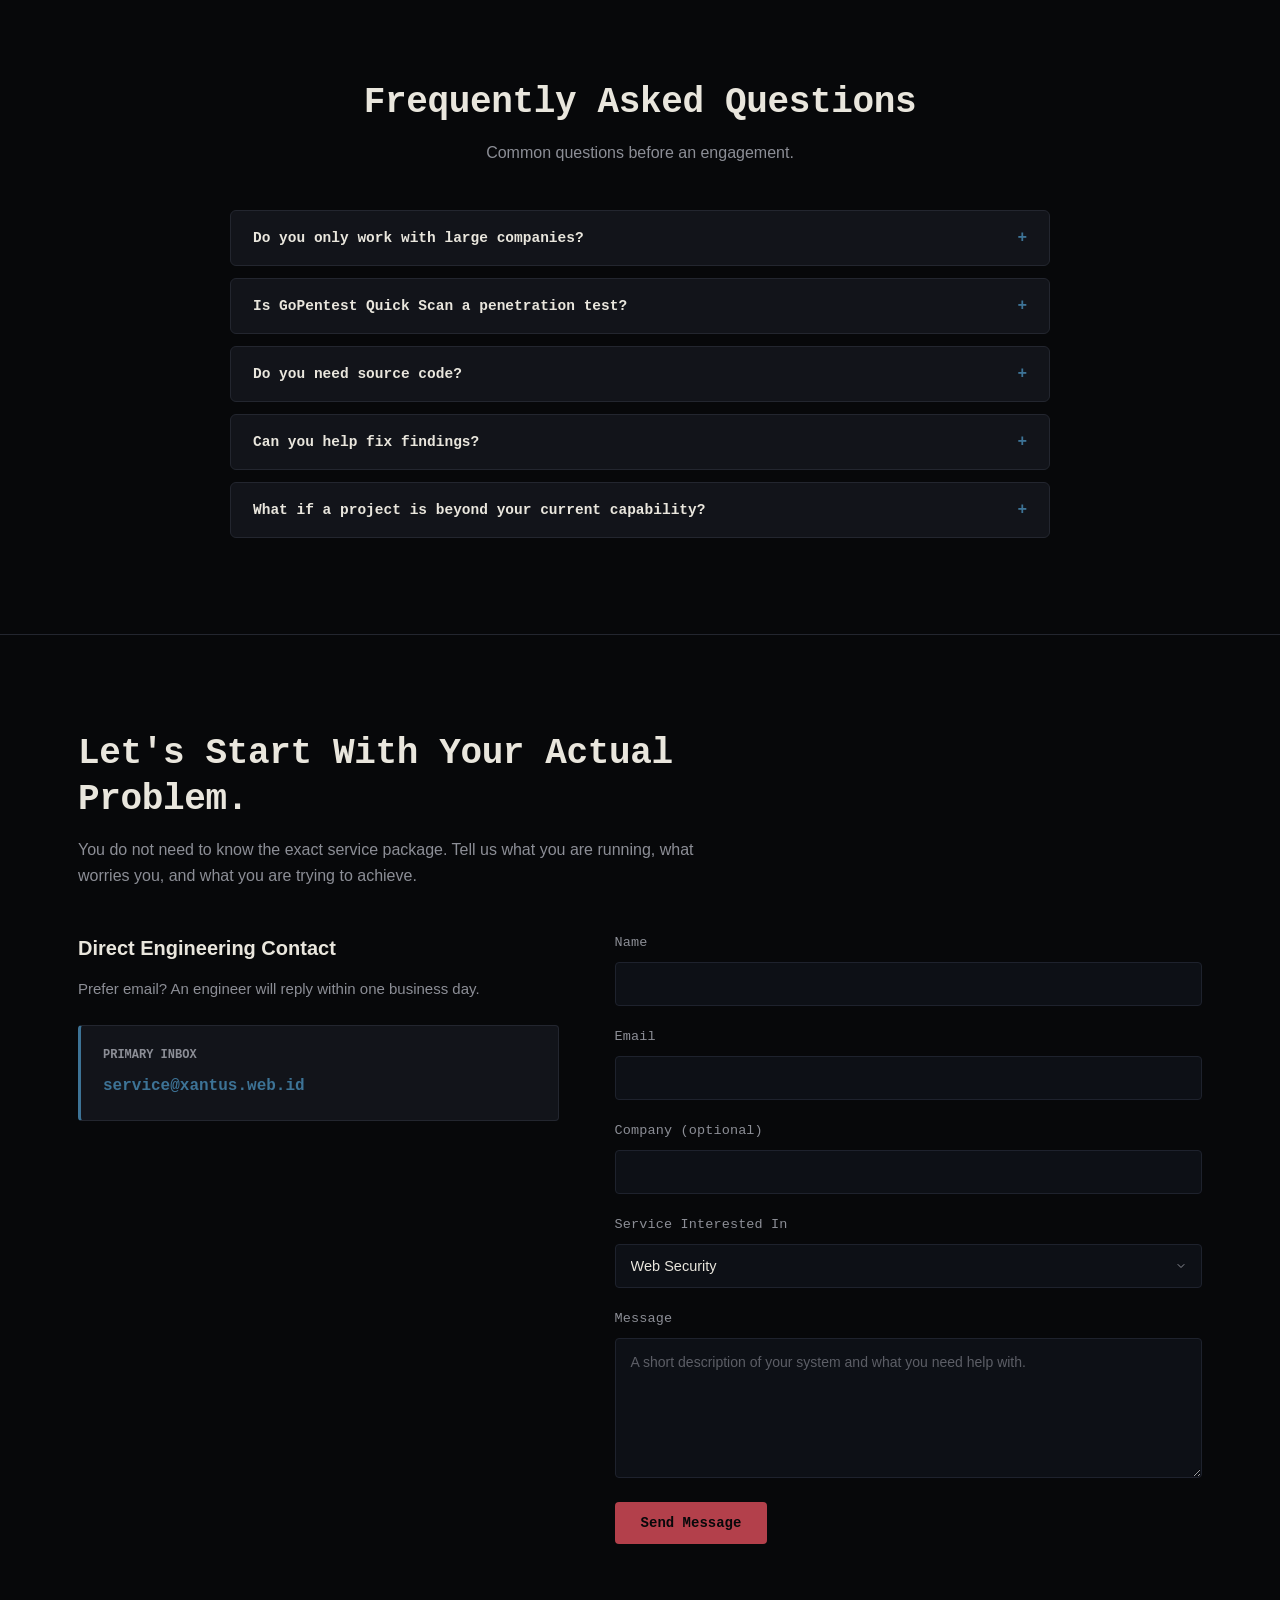
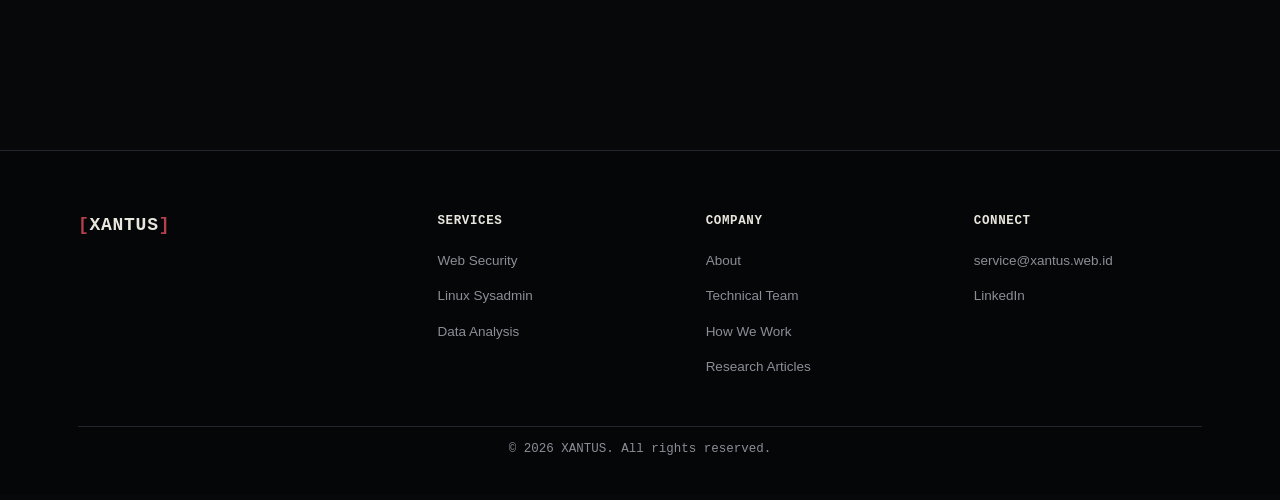
==== commit 4fadd975: "update image" ====
--- a/index.html
+++ b/index.html
@@ -314,7 +314,7 @@
         </div>
         <div class="team-grid">
           <article class="team-card team-red">
-            <div class="team-avatar"><img src="https://gopentest.hight.id/public/img/team/anggi-prayitno.jpeg"
+            <div class="team-avatar"><img src="img/anggi-prayitno.jpeg"
                 alt="Anggi Prayitno"></div>
             <h3 class="team-name">Anggi Prayitno</h3><a class="team-linkedin"
               href="https://www.linkedin.com/in/anggi-prayitno/" target="_blank" rel="noopener"
@@ -326,7 +326,7 @@
               security.</p>
           </article>
           <article class="team-card team-blue">
-            <div class="team-avatar"><img src="https://gopentest.hight.id/public/img/team/muhammad-wafa.png"
+            <div class="team-avatar"><img src="img/nur-muhammad-wafa.png"
                 alt="Nur Muhammad Wafa"></div>
             <h3 class="team-name">Nur Muhammad Wafa</h3><a class="team-linkedin"
               href="https://www.linkedin.com/in/nmwafa/" target="_blank" rel="noopener"
@@ -338,7 +338,7 @@
               system administration.</p>
           </article>
           <article class="team-card team-green">
-            <div class="team-avatar"><img src="https://gopentest.hight.id/public/img/team/sigit-dwiantoro.jpg"
+            <div class="team-avatar"><img src="img/sigit-dwiantoro.jpg"
                 alt="Sigit Dwiantoro"></div>
             <h3 class="team-name">Sigit Dwiantoro</h3><a class="team-linkedin"
               href="https://www.linkedin.com/in/sigit-dwiantoro-392872227/" target="_blank" rel="noopener"
@@ -420,10 +420,10 @@
                   id="contact-company" name="company" autocomplete="organization"></div>
               <div class="form-group"><label for="contact-service">Service Interested In</label><select
                   id="contact-service" name="service">
-                  <option value="Web Security Assessment">Web Security Assessment</option>
-                  <option value="Linux System Administration">Linux System Administration</option>
+                  <option value="Web Security Assessment">Web Security</option>
+                  <option value="Linux System Administration">Linux Sysadmin</option>
                   <option value="Data Analysis">Data Analysis</option>
-                  <option value="Partner Program / Software House">Partner Program / Software House</option>
+                  <option value="Partner Program / Software House">Partner Program</option>
                   <option value="Not Sure — Free Consultation">Not Sure — Free Consultation</option>
                   <option value="Other">Other</option>
                 </select></div>
